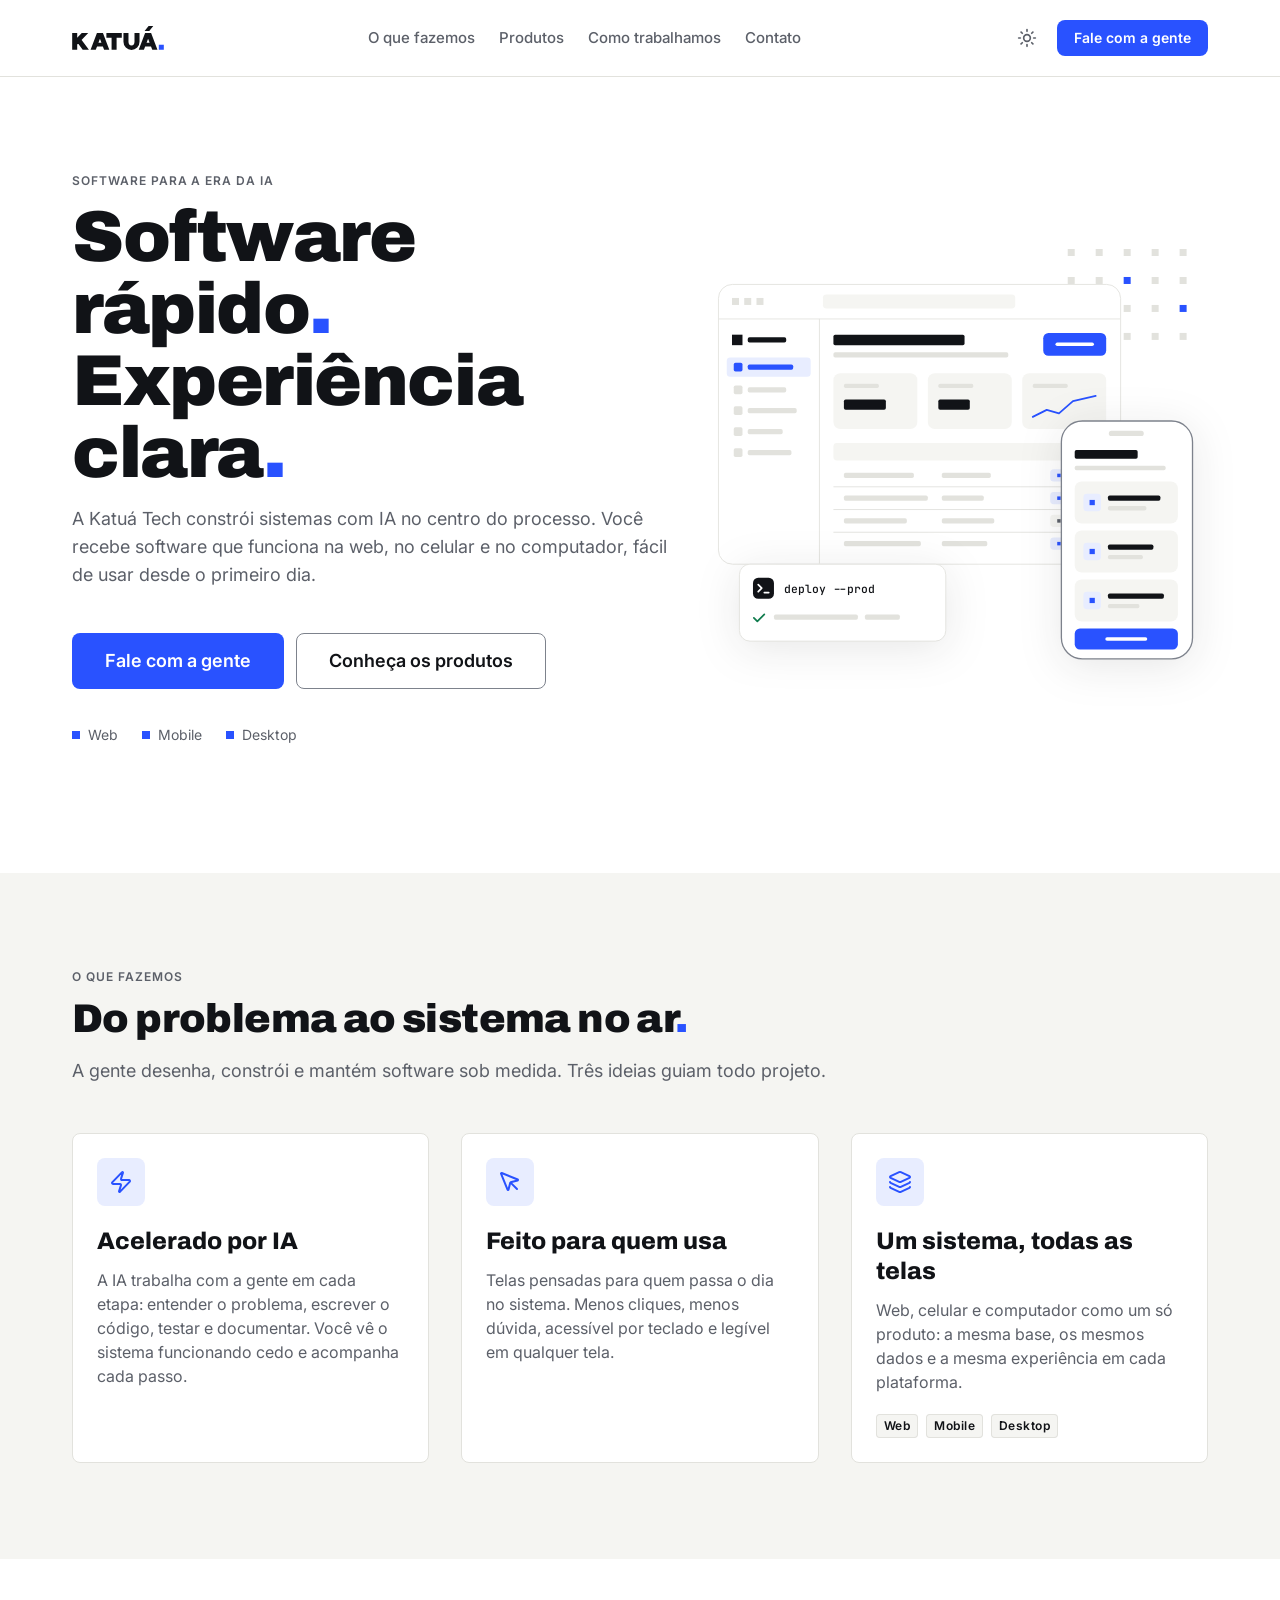
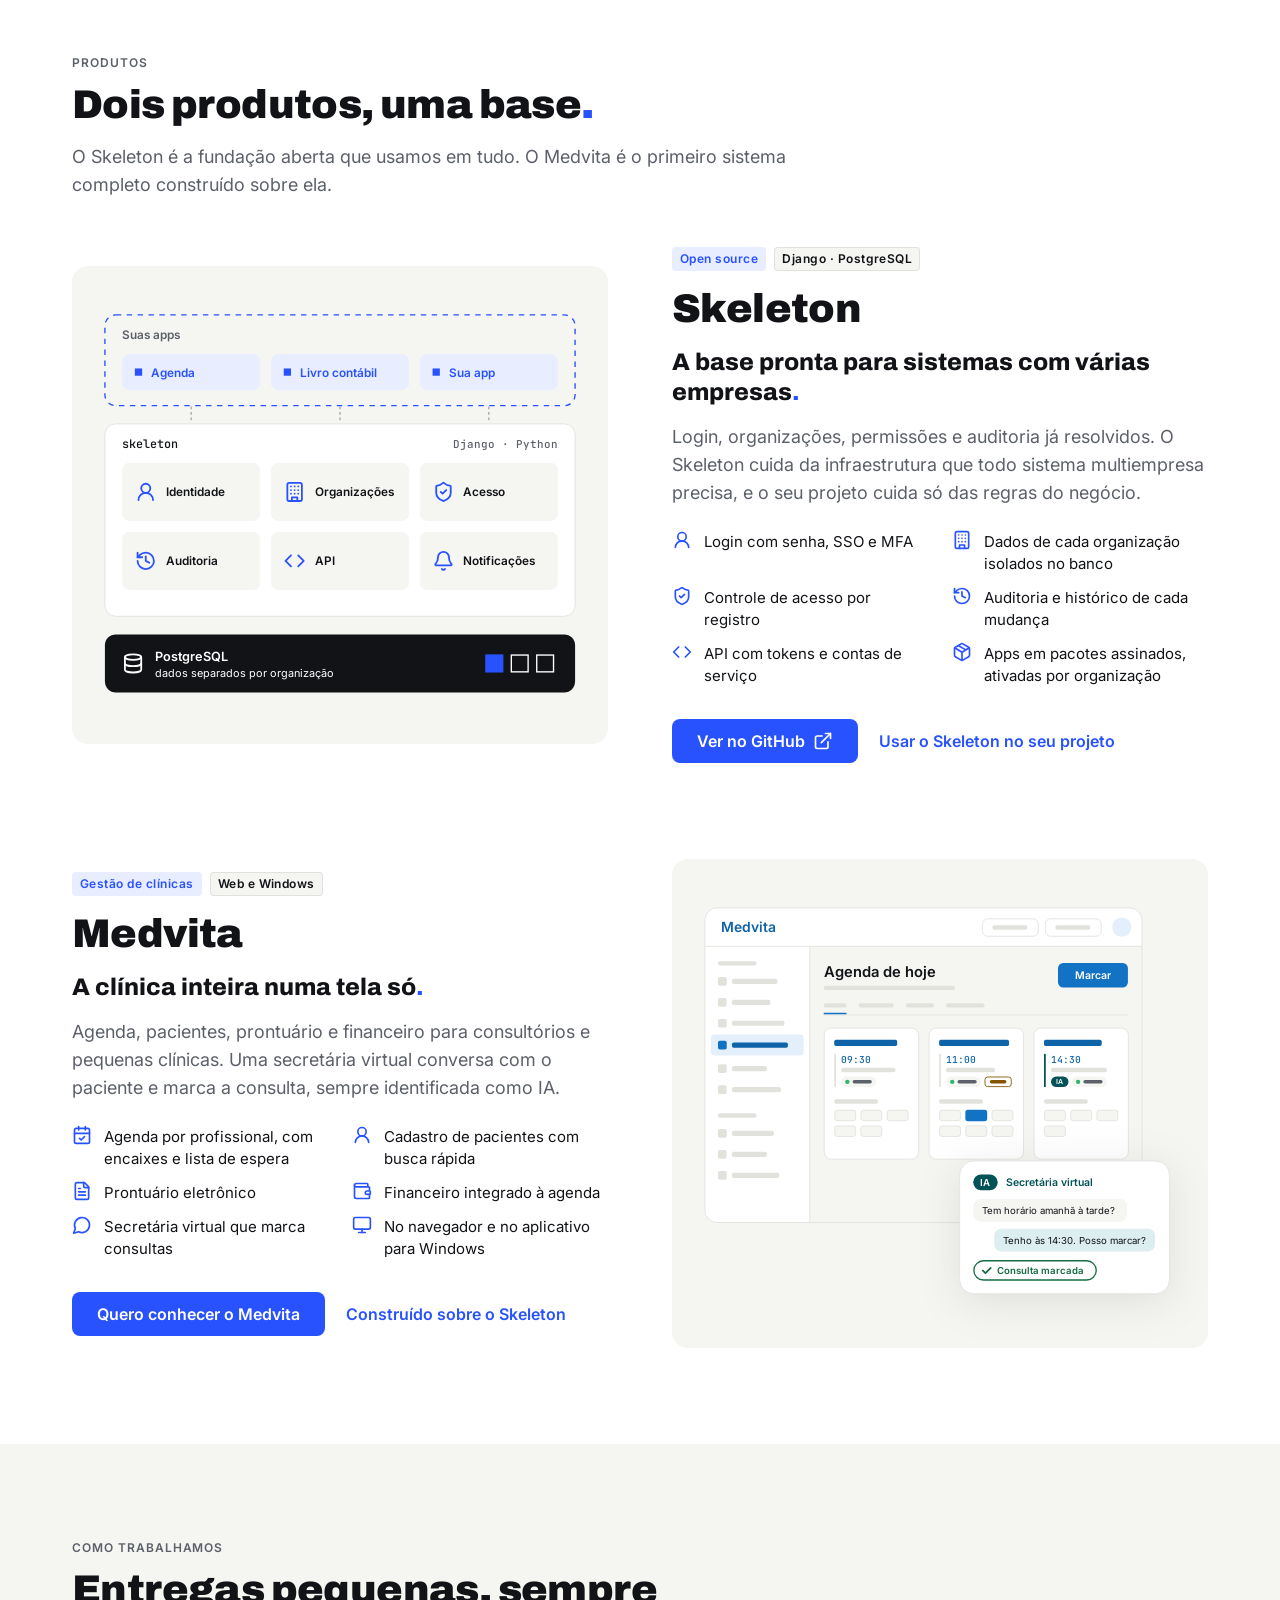
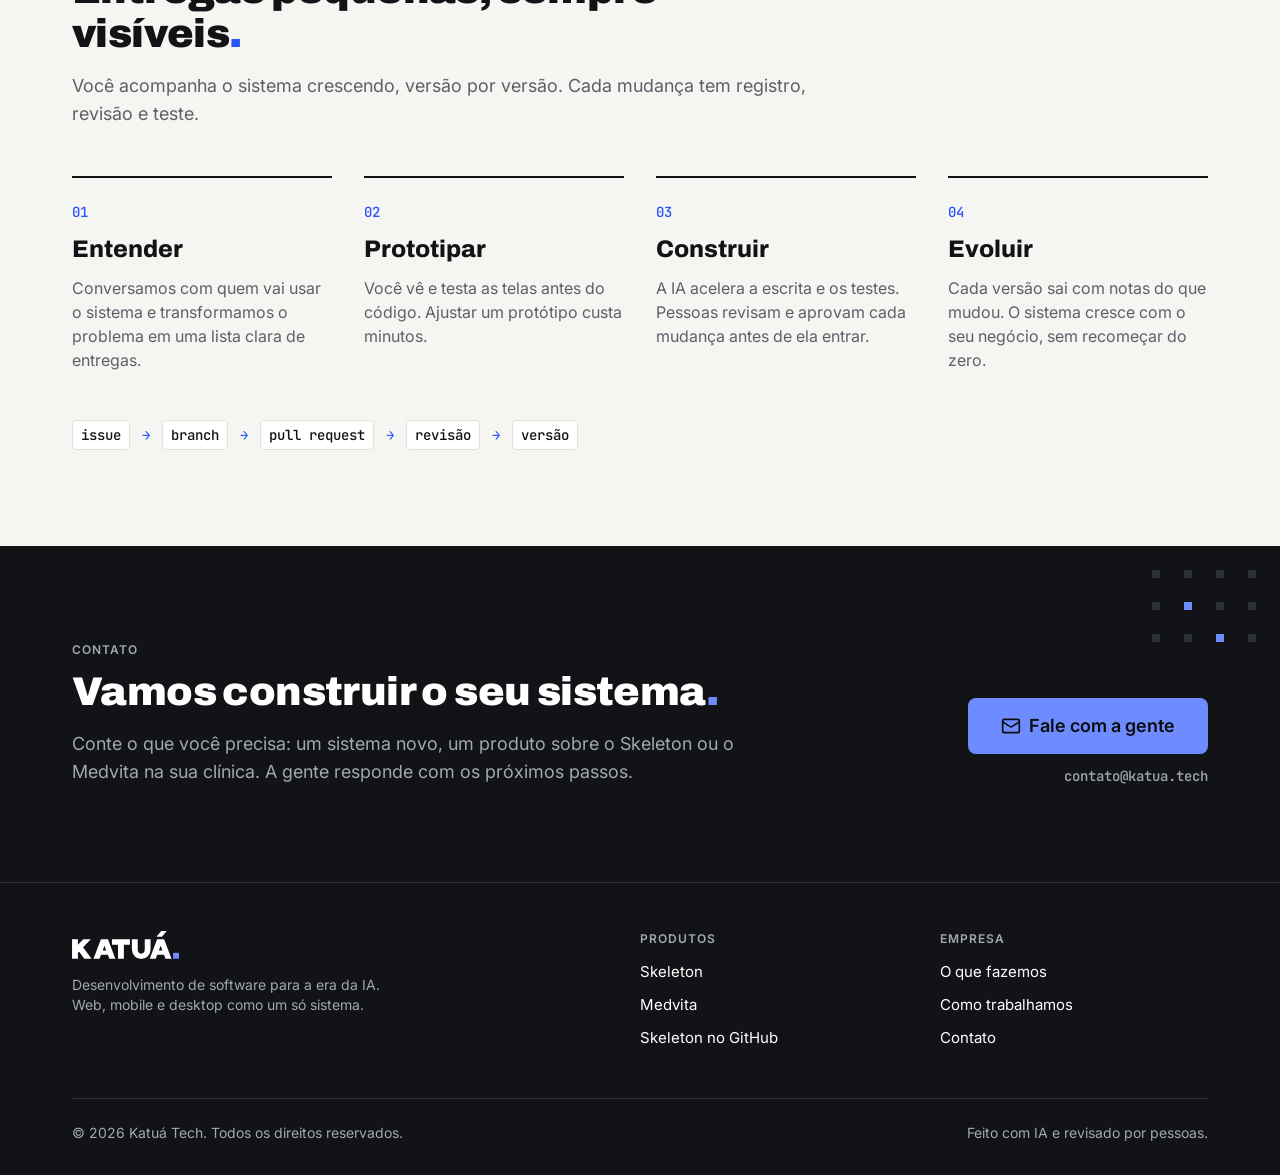
==== index.html @ 2c74278e "feat: criar o site institucional da Katuá Tech Página única estática com hero, o que fazemos, os pro" ====
<!doctype html>
<html lang="pt-BR">
<head>
  <meta charset="utf-8">
  <meta name="viewport" content="width=device-width, initial-scale=1">
  <title>KATUÁ. — Software para a era da IA</title>
  <meta name="description" content="A Katuá Tech desenvolve software com IA no centro do processo, com foco em quem usa e uma visão integrada de web, mobile e desktop. Conheça o Skeleton e o Medvita.">
  <meta name="theme-color" content="#FFFFFF" media="(prefers-color-scheme: light)">
  <meta name="theme-color" content="#111317" media="(prefers-color-scheme: dark)">
  <meta property="og:title" content="KATUÁ. — Software para a era da IA">
  <meta property="og:description" content="Desenvolvimento acelerado por IA, com foco na experiência de quem usa. Conheça o Skeleton e o Medvita.">
  <meta property="og:type" content="website">
  <meta property="og:locale" content="pt_BR">
  <link rel="icon" href="assets/img/favicon.svg" type="image/svg+xml">
  <script>
    try { var t = localStorage.getItem("katua-theme"); if (t === "light" || t === "dark") document.documentElement.setAttribute("data-theme", t); } catch (e) {}
  </script>
  <link rel="preconnect" href="https://fonts.googleapis.com">
  <link rel="preconnect" href="https://fonts.gstatic.com" crossorigin>
  <link rel="stylesheet" href="https://fonts.googleapis.com/css2?family=Archivo:wght@800;900&family=Inter:wght@400;500;600;700&family=JetBrains+Mono:wght@500&display=swap">
  <link rel="stylesheet" href="assets/css/tokens.css">
  <link rel="stylesheet" href="assets/css/components.css">
  <link rel="stylesheet" href="assets/css/site.css">
</head>
<body>
  <a class="skip-link" href="#conteudo">Pular para o conteúdo</a>

  <!-- Símbolos reutilizados: logotipo oficial e ícones (Lucide, traço de 2px) -->
  <svg width="0" height="0" style="position:absolute" aria-hidden="true" focusable="false">
    <defs>
      <symbol id="logo" viewBox="0 -42 547.9 143.5">
        <path fill="currentColor" d="M0.00,0.00 L30.00,0.00 L30.00,100.00 L0.00,100.00 Z M57.30,0.00 L96.00,0.00 L30.00,69.30 L30.00,28.70 Z M56.60,41.38 L100.00,100.00 L62.70,100.00 L30.00,55.90 Z M110.00,100.00 L148.00,0.00 L184.00,0.00 L222.00,100.00 Z M191.00,100.00 L183.40,80.00 L148.60,80.00 L141.00,100.00 Z M156.96,58.00 L175.04,58.00 L166.00,34.20 Z M204.60,0.00 L296.60,0.00 L296.60,28.00 L265.60,28.00 L265.60,100.00 L235.60,100.00 L235.60,28.00 L204.60,28.00 Z M306.60,0 H336.60 V52 A18,22 0 0 0 372.60,52 V0 H402.60 V52 A48,49.5 0 0 1 306.60,52 Z M397.90,100.00 L435.90,0.00 L471.90,0.00 L509.90,100.00 Z M478.90,100.00 L471.30,80.00 L436.50,80.00 L428.90,100.00 Z M444.86,58.00 L462.94,58.00 L453.90,34.20 Z M432.90,-12.00 L460.90,-12.00 L484.90,-42.00 L456.90,-42.00 Z"/>
        <path fill="var(--azul)" d="M517.90,70.00 L547.90,70.00 L547.90,100.00 L517.90,100.00 Z"/>
      </symbol>
      <symbol id="i-zap" viewBox="0 0 24 24"><path d="M4 14a1 1 0 0 1-.78-1.63l9.9-10.2a.5.5 0 0 1 .86.46l-1.92 6.02A1 1 0 0 0 13 10h7a1 1 0 0 1 .78 1.63l-9.9 10.2a.5.5 0 0 1-.86-.46l1.92-6.02A1 1 0 0 0 11 14z"/></symbol>
      <symbol id="i-mouse" viewBox="0 0 24 24"><path d="M12.586 12.586 19 19"/><path d="M3.688 3.037a.497.497 0 0 0-.651.651l6.5 15.999a.501.501 0 0 0 .947-.062l1.569-6.083a2 2 0 0 1 1.448-1.479l6.124-1.579a.5.5 0 0 0 .063-.947z"/></symbol>
      <symbol id="i-layers" viewBox="0 0 24 24"><path d="M12.83 2.18a2 2 0 0 0-1.66 0L2.6 6.08a1 1 0 0 0 0 1.83l8.58 3.91a2 2 0 0 0 1.66 0l8.58-3.9a1 1 0 0 0 0-1.83z"/><path d="M2 12a1 1 0 0 0 .58.91l8.6 3.91a2 2 0 0 0 1.65 0l8.58-3.9A1 1 0 0 0 22 12"/><path d="M2 17a1 1 0 0 0 .58.91l8.6 3.91a2 2 0 0 0 1.65 0l8.58-3.9A1 1 0 0 0 22 17"/></symbol>
      <symbol id="i-check" viewBox="0 0 24 24"><path d="M20 6 9 17l-5-5"/></symbol>
      <symbol id="i-arrow" viewBox="0 0 24 24"><path d="M5 12h14"/><path d="m12 5 7 7-7 7"/></symbol>
      <symbol id="i-external" viewBox="0 0 24 24"><path d="M15 3h6v6"/><path d="M10 14 21 3"/><path d="M18 13v6a2 2 0 0 1-2 2H5a2 2 0 0 1-2-2V8a2 2 0 0 1 2-2h6"/></symbol>
      <symbol id="i-mail" viewBox="0 0 24 24"><rect width="20" height="16" x="2" y="4" rx="2"/><path d="m22 7-8.97 5.7a1.94 1.94 0 0 1-2.06 0L2 7"/></symbol>
      <symbol id="i-sun" viewBox="0 0 24 24"><circle cx="12" cy="12" r="4"/><path d="M12 2v2"/><path d="M12 20v2"/><path d="m4.93 4.93 1.41 1.41"/><path d="m17.66 17.66 1.41 1.41"/><path d="M2 12h2"/><path d="M20 12h2"/><path d="m6.34 17.66-1.41 1.41"/><path d="m19.07 4.93-1.41 1.41"/></symbol>
      <symbol id="i-moon" viewBox="0 0 24 24"><path d="M12 3a6 6 0 0 0 9 9 9 9 0 1 1-9-9Z"/></symbol>
      <symbol id="i-user" viewBox="0 0 24 24"><circle cx="12" cy="8" r="5"/><path d="M20 21a8 8 0 0 0-16 0"/></symbol>
      <symbol id="i-building" viewBox="0 0 24 24"><rect width="16" height="20" x="4" y="2" rx="2"/><path d="M9 22v-4h6v4"/><path d="M8 6h.01"/><path d="M16 6h.01"/><path d="M12 6h.01"/><path d="M12 10h.01"/><path d="M12 14h.01"/><path d="M16 10h.01"/><path d="M16 14h.01"/><path d="M8 10h.01"/><path d="M8 14h.01"/></symbol>
      <symbol id="i-shield" viewBox="0 0 24 24"><path d="M20 13c0 5-3.5 7.5-7.66 8.95a1 1 0 0 1-.67-.01C7.5 20.5 4 18 4 13V6a1 1 0 0 1 1-1c2 0 4.5-1.2 6.24-2.72a1.17 1.17 0 0 1 1.52 0C14.51 3.81 17 5 19 5a1 1 0 0 1 1 1z"/><path d="m9 12 2 2 4-4"/></symbol>
      <symbol id="i-history" viewBox="0 0 24 24"><path d="M3 12a9 9 0 1 0 9-9 9.75 9.75 0 0 0-6.74 2.74L3 8"/><path d="M3 3v5h5"/><path d="M12 7v5l4 2"/></symbol>
      <symbol id="i-code" viewBox="0 0 24 24"><path d="m16 18 6-6-6-6"/><path d="m8 6-6 6 6 6"/></symbol>
      <symbol id="i-bell" viewBox="0 0 24 24"><path d="M10.268 21a2 2 0 0 0 3.464 0"/><path d="M3.262 15.326A1 1 0 0 0 4 17h16a1 1 0 0 0 .74-1.673C19.41 13.956 18 12.499 18 8A6 6 0 0 0 6 8c0 4.499-1.411 5.956-2.738 7.326"/></symbol>
      <symbol id="i-db" viewBox="0 0 24 24"><ellipse cx="12" cy="5" rx="9" ry="3"/><path d="M3 5V19A9 3 0 0 0 21 19V5"/><path d="M3 12A9 3 0 0 0 21 12"/></symbol>
      <symbol id="i-package" viewBox="0 0 24 24"><path d="M11 21.73a2 2 0 0 0 2 0l7-4A2 2 0 0 0 21 16V8a2 2 0 0 0-1-1.73l-7-4a2 2 0 0 0-2 0l-7 4A2 2 0 0 0 3 8v8a2 2 0 0 0 1 1.73z"/><path d="M12 22V12"/><path d="m3.3 7 7.703 4.734a2 2 0 0 0 1.994 0L20.7 7"/><path d="m7.5 4.27 9 5.15"/></symbol>
      <symbol id="i-calendar" viewBox="0 0 24 24"><path d="M8 2v4"/><path d="M16 2v4"/><rect width="18" height="18" x="3" y="4" rx="2"/><path d="M3 10h18"/><path d="m9 16 2 2 4-4"/></symbol>
      <symbol id="i-file" viewBox="0 0 24 24"><path d="M15 2H6a2 2 0 0 0-2 2v16a2 2 0 0 0 2 2h12a2 2 0 0 0 2-2V7Z"/><path d="M14 2v4a2 2 0 0 0 2 2h4"/><path d="M16 13H8"/><path d="M16 17H8"/><path d="M10 9H8"/></symbol>
      <symbol id="i-wallet" viewBox="0 0 24 24"><path d="M19 7V4a1 1 0 0 0-1-1H5a2 2 0 0 0 0 4h15a1 1 0 0 1 1 1v4h-3a2 2 0 0 0 0 4h3a1 1 0 0 0 1-1v-2a1 1 0 0 0-1-1"/><path d="M3 5v14a2 2 0 0 0 2 2h15a1 1 0 0 0 1-1v-4"/></symbol>
      <symbol id="i-message" viewBox="0 0 24 24"><path d="M7.9 20A9 9 0 1 0 4 16.1L2 22Z"/></symbol>
      <symbol id="i-monitor" viewBox="0 0 24 24"><rect width="20" height="14" x="2" y="3" rx="2"/><path d="M8 21h8"/><path d="M12 17v4"/></symbol>
    </defs>
  </svg>

  <header class="site-header">
    <div class="kt-nav">
      <div class="kt-nav-inner">
        <a class="kt-nav-home" href="#topo" aria-label="KATUÁ. — início">
          <svg class="kt-logo" height="24" width="92" role="img" aria-label="KATUÁ."><use href="#logo"/></svg>
        </a>
        <nav class="kt-nav-links" aria-label="Principal">
          <a class="kt-nav-link" href="#o-que-fazemos">O que fazemos</a>
          <a class="kt-nav-link" href="#produtos">Produtos</a>
          <a class="kt-nav-link" href="#como-trabalhamos">Como trabalhamos</a>
          <a class="kt-nav-link" href="#contato">Contato</a>
        </nav>
        <div class="nav-actions">
          <button class="theme-toggle" type="button" data-theme-toggle aria-label="Alternar tema">
            <svg class="icon icon-sm icon-sun" aria-hidden="true"><use href="#i-sun"/></svg>
            <svg class="icon icon-sm icon-moon" aria-hidden="true"><use href="#i-moon"/></svg>
          </button>
          <a class="kt-btn kt-btn-primary kt-btn-sm" href="#contato">Fale com a gente</a>
        </div>
      </div>
    </div>
  </header>

  <main id="conteudo">
    <!-- Hero -->
    <section class="hero" id="topo" aria-labelledby="hero-title">
      <div class="container hero-grid">
        <div class="kt-st">
          <div class="kt-eyebrow">Software para a era da IA</div>
          <h1 class="hero-title" id="hero-title">
            <span>Software rápido<span class="kt-period" aria-hidden="true">.</span></span>
            <span>Experiência clara<span class="kt-period" aria-hidden="true">.</span></span>
          </h1>
          <p class="kt-lead">A Katuá Tech constrói sistemas com IA no centro do processo. Você recebe software que funciona na web, no celular e no computador, fácil de usar desde o primeiro dia.</p>
          <div class="hero-actions">
            <a class="kt-btn kt-btn-primary kt-btn-lg" href="#contato">Fale com a gente</a>
            <a class="kt-btn kt-btn-secondary kt-btn-lg" href="#produtos">Conheça os produtos</a>
          </div>
          <div class="hero-note" aria-label="Plataformas">
            <span><i class="dot" aria-hidden="true"></i>Web</span>
            <span><i class="dot" aria-hidden="true"></i>Mobile</span>
            <span><i class="dot" aria-hidden="true"></i>Desktop</span>
          </div>
        </div>

        <div class="hero-art">
          <!-- Ilustração: o mesmo sistema no navegador e no celular, e uma entrega publicada -->
          <svg viewBox="0 0 560 480" role="img" aria-label="Ilustração de um mesmo sistema aberto no navegador e no celular, com um aviso de versão publicada.">
            <!-- padrão de quadrados -->
            <g class="il-line">
              <rect x="400" y="0" width="8" height="8"/><rect x="432" y="0" width="8" height="8"/><rect x="464" y="0" width="8" height="8"/><rect x="496" y="0" width="8" height="8"/><rect x="528" y="0" width="8" height="8"/>
              <rect x="400" y="32" width="8" height="8"/><rect x="432" y="32" width="8" height="8"/><rect x="496" y="32" width="8" height="8"/><rect x="528" y="32" width="8" height="8"/>
              <rect x="400" y="64" width="8" height="8"/><rect x="432" y="64" width="8" height="8"/><rect x="464" y="64" width="8" height="8"/><rect x="496" y="64" width="8" height="8"/>
              <rect x="400" y="96" width="8" height="8"/><rect x="464" y="96" width="8" height="8"/><rect x="496" y="96" width="8" height="8"/><rect x="528" y="96" width="8" height="8"/>
            </g>
            <g class="il-azul">
              <rect x="464" y="32" width="8" height="8"/><rect x="528" y="64" width="8" height="8"/><rect x="432" y="96" width="8" height="8"/>
            </g>

            <!-- navegador -->
            <g transform="translate(0 40)">
              <rect x="0.5" y="0.5" width="460" height="320" rx="16" class="il-surface il-stroke"/>
              <path d="M1 40H460" class="il-stroke"/>
              <rect x="16" y="16" width="8" height="8" class="il-line"/><rect x="30" y="16" width="8" height="8" class="il-line"/><rect x="44" y="16" width="8" height="8" class="il-line"/>
              <rect x="120" y="12" width="220" height="16" rx="4" class="il-alt"/>
              <!-- menu lateral -->
              <rect x="16" y="58" width="12" height="12" class="il-ink"/><rect x="34" y="61" width="44" height="6" rx="2" class="il-ink"/>
              <rect x="10" y="84" width="96" height="22" rx="4" class="il-suave"/>
              <rect x="18" y="90" width="10" height="10" rx="2" class="il-azul"/><rect x="34" y="92" width="52" height="6" rx="2" class="il-azul"/>
              <rect x="18" y="116" width="10" height="10" rx="2" class="il-line"/><rect x="34" y="118" width="44" height="6" rx="2" class="il-line"/>
              <rect x="18" y="140" width="10" height="10" rx="2" class="il-line"/><rect x="34" y="142" width="56" height="6" rx="2" class="il-line"/>
              <rect x="18" y="164" width="10" height="10" rx="2" class="il-line"/><rect x="34" y="166" width="40" height="6" rx="2" class="il-line"/>
              <rect x="18" y="188" width="10" height="10" rx="2" class="il-line"/><rect x="34" y="190" width="50" height="6" rx="2" class="il-line"/>
              <path d="M116 40V320" class="il-stroke"/>
              <!-- conteúdo -->
              <rect x="132" y="58" width="150" height="12" rx="2" class="il-ink"/>
              <rect x="132" y="78" width="200" height="6" rx="2" class="il-line"/>
              <rect x="372" y="56" width="72" height="26" rx="6" class="il-azul"/><rect x="386" y="67" width="44" height="4" rx="2" class="il-on-azul"/>
              <rect x="132" y="102" width="96" height="64" rx="8" class="il-alt"/>
              <rect x="144" y="114" width="40" height="5" rx="2" class="il-line"/><rect x="144" y="132" width="48" height="12" rx="2" class="il-ink"/>
              <rect x="240" y="102" width="96" height="64" rx="8" class="il-alt"/>
              <rect x="252" y="114" width="40" height="5" rx="2" class="il-line"/><rect x="252" y="132" width="36" height="12" rx="2" class="il-ink"/>
              <rect x="348" y="102" width="96" height="64" rx="8" class="il-alt"/>
              <rect x="360" y="114" width="40" height="5" rx="2" class="il-line"/>
              <path d="M360 152 L376 144 L390 148 L406 134 L432 128" class="il-icon il-icon-azul"/>
              <rect x="132" y="182" width="312" height="20" rx="4" class="il-alt"/>
              <g class="il-line">
                <rect x="144" y="216" width="80" height="6" rx="2"/><rect x="256" y="216" width="56" height="6" rx="2"/>
                <rect x="144" y="242" width="96" height="6" rx="2"/><rect x="256" y="242" width="48" height="6" rx="2"/>
                <rect x="144" y="268" width="72" height="6" rx="2"/><rect x="256" y="268" width="60" height="6" rx="2"/>
                <rect x="144" y="294" width="88" height="6" rx="2"/><rect x="256" y="294" width="52" height="6" rx="2"/>
              </g>
              <g>
                <rect x="380" y="212" width="48" height="14" rx="4" class="il-suave"/><rect x="388" y="217" width="4" height="4" class="il-azul"/><rect x="396" y="217" width="24" height="4" rx="2" class="il-azul"/>
                <rect x="380" y="238" width="48" height="14" rx="4" class="il-suave"/><rect x="388" y="243" width="4" height="4" class="il-azul"/><rect x="396" y="243" width="24" height="4" rx="2" class="il-azul"/>
                <rect x="380" y="264" width="48" height="14" rx="4" class="il-alt"/><rect x="388" y="269" width="4" height="4" class="il-muted"/><rect x="396" y="269" width="24" height="4" rx="2" class="il-muted"/>
                <rect x="380" y="290" width="48" height="14" rx="4" class="il-suave"/><rect x="388" y="295" width="4" height="4" class="il-azul"/><rect x="396" y="295" width="24" height="4" rx="2" class="il-azul"/>
              </g>
              <path d="M132 232H444M132 258H444M132 284H444" class="il-stroke"/>
            </g>

            <!-- celular -->
            <g transform="translate(392 196)" class="il-shadow">
              <rect x="0.75" y="0.75" width="150" height="272" rx="24" class="il-surface il-stroke-strong" stroke-width="1.5"/>
              <rect x="55" y="12" width="40" height="6" rx="3" class="il-line"/>
              <rect x="16" y="34" width="72" height="10" rx="2" class="il-ink"/>
              <rect x="16" y="52" width="104" height="5" rx="2" class="il-line"/>
              <rect x="16" y="70" width="118" height="48" rx="8" class="il-alt"/>
              <rect x="26" y="84" width="20" height="20" rx="4" class="il-suave"/><rect x="33" y="91" width="6" height="6" class="il-azul"/>
              <rect x="54" y="86" width="60" height="6" rx="2" class="il-ink"/><rect x="54" y="98" width="44" height="5" rx="2" class="il-line"/>
              <rect x="16" y="126" width="118" height="48" rx="8" class="il-alt"/>
              <rect x="26" y="140" width="20" height="20" rx="4" class="il-suave"/><rect x="33" y="147" width="6" height="6" class="il-azul"/>
              <rect x="54" y="142" width="52" height="6" rx="2" class="il-ink"/><rect x="54" y="154" width="40" height="5" rx="2" class="il-line"/>
              <rect x="16" y="182" width="118" height="48" rx="8" class="il-alt"/>
              <rect x="26" y="196" width="20" height="20" rx="4" class="il-suave"/><rect x="33" y="203" width="6" height="6" class="il-azul"/>
              <rect x="54" y="198" width="64" height="6" rx="2" class="il-ink"/><rect x="54" y="210" width="36" height="5" rx="2" class="il-line"/>
              <rect x="16" y="238" width="118" height="24" rx="6" class="il-azul"/><rect x="51" y="248" width="48" height="4" rx="2" class="il-on-azul"/>
            </g>

            <!-- entrega publicada -->
            <g transform="translate(24 360)" class="il-shadow">
              <rect x="0.5" y="0.5" width="236" height="88" rx="12" class="il-surface il-stroke"/>
              <rect x="16" y="16" width="24" height="24" rx="6" class="il-inverse"/>
              <path d="M22 24l4 4-4 4M29 33h5" class="il-icon il-icon-inverse" stroke-width="1.75"/>
              <text x="52" y="33" class="il-text-mono il-ink" font-size="13">deploy --prod</text>
              <path d="M17 62l4 4 8-8" class="il-icon" style="stroke: var(--sucesso)"/>
              <rect x="40" y="58" width="96" height="6" rx="2" class="il-line"/>
              <rect x="144" y="58" width="40" height="6" rx="2" class="il-line"/>
            </g>
          </svg>
        </div>
      </div>
    </section>

    <!-- O que fazemos -->
    <section class="section section-alt" id="o-que-fazemos" aria-labelledby="fazemos-title">
      <div class="container">
        <div class="kt-st section-head">
          <div class="kt-eyebrow">O que fazemos</div>
          <h2 class="kt-st-title kt-h1" id="fazemos-title">Do problema ao sistema no ar<span class="kt-period" aria-hidden="true">.</span></h2>
          <p class="kt-lead">A gente desenha, constrói e mantém software sob medida. Três ideias guiam todo projeto.</p>
        </div>
        <div class="pillars">
          <article class="kt-card">
            <span class="pillar-icon" aria-hidden="true"><svg class="icon"><use href="#i-zap"/></svg></span>
            <h3 class="kt-card-title">Acelerado por IA</h3>
            <div class="kt-card-body">A IA trabalha com a gente em cada etapa: entender o problema, escrever o código, testar e documentar. Você vê o sistema funcionando cedo e acompanha cada passo.</div>
          </article>
          <article class="kt-card">
            <span class="pillar-icon" aria-hidden="true"><svg class="icon"><use href="#i-mouse"/></svg></span>
            <h3 class="kt-card-title">Feito para quem usa</h3>
            <div class="kt-card-body">Telas pensadas para quem passa o dia no sistema. Menos cliques, menos dúvida, acessível por teclado e legível em qualquer tela.</div>
          </article>
          <article class="kt-card">
            <span class="pillar-icon" aria-hidden="true"><svg class="icon"><use href="#i-layers"/></svg></span>
            <h3 class="kt-card-title">Um sistema, todas as telas</h3>
            <div class="kt-card-body">Web, celular e computador como um só produto: a mesma base, os mesmos dados e a mesma experiência em cada plataforma.</div>
            <div class="platforms">
              <span class="kt-badge kt-badge-neutro">Web</span>
              <span class="kt-badge kt-badge-neutro">Mobile</span>
              <span class="kt-badge kt-badge-neutro">Desktop</span>
            </div>
          </article>
        </div>
      </div>
    </section>

    <!-- Produtos -->
    <section class="section" id="produtos" aria-labelledby="produtos-title">
      <div class="container">
        <div class="kt-st section-head">
          <div class="kt-eyebrow">Produtos</div>
          <h2 class="kt-st-title kt-h1" id="produtos-title">Dois produtos, uma base<span class="kt-period" aria-hidden="true">.</span></h2>
          <p class="kt-lead">O Skeleton é a fundação aberta que usamos em tudo. O Medvita é o primeiro sistema completo construído sobre ela.</p>
        </div>

        <!-- Skeleton -->
        <article class="product" id="skeleton" aria-labelledby="skeleton-title">
          <div class="product-art">
            <svg viewBox="0 0 520 420" role="img" aria-label="Ilustração da arquitetura do Skeleton: suas apps no topo; no meio, os módulos de identidade, organizações, acesso, auditoria, API e notificações; na base, o PostgreSQL com os dados separados por organização.">
              <!-- suas apps -->
              <rect x="1" y="1" width="518" height="100" rx="12" fill="none" class="il-stroke-azul" stroke-width="1.5" stroke-dasharray="6 6"/>
              <text x="20" y="28" class="il-text il-muted" font-size="13">Suas apps</text>
              <rect x="20" y="44" width="152" height="40" rx="8" class="il-suave"/>
              <rect x="34" y="60" width="8" height="8" class="il-azul"/><text x="52" y="69" class="il-text il-azul" font-size="13">Agenda</text>
              <rect x="184" y="44" width="152" height="40" rx="8" class="il-suave"/>
              <rect x="198" y="60" width="8" height="8" class="il-azul"/><text x="216" y="69" class="il-text il-azul" font-size="13">Livro contábil</text>
              <rect x="348" y="44" width="152" height="40" rx="8" class="il-suave"/>
              <rect x="362" y="60" width="8" height="8" class="il-azul"/><text x="380" y="69" class="il-text il-azul" font-size="13">Sua app</text>
              <path d="M96 102V120M260 102V120M424 102V120" class="il-stroke-strong" stroke-dasharray="3 3"/>

              <!-- núcleo -->
              <rect x="1" y="121" width="518" height="212" rx="12" class="il-surface il-stroke"/>
              <text x="20" y="148" class="il-text-mono il-ink" font-size="13">skeleton</text>
              <text x="500" y="148" text-anchor="end" class="il-text-mono il-muted" font-size="12">Django · Python</text>
              <g>
                <rect x="20" y="164" width="152" height="64" rx="8" class="il-alt"/>
                <svg x="34" y="184" width="24" height="24" class="il-icon il-icon-azul"><use href="#i-user"/></svg>
                <text x="68" y="201" class="il-text il-ink" font-size="13">Identidade</text>
                <rect x="184" y="164" width="152" height="64" rx="8" class="il-alt"/>
                <svg x="198" y="184" width="24" height="24" class="il-icon il-icon-azul"><use href="#i-building"/></svg>
                <text x="232" y="201" class="il-text il-ink" font-size="13">Organizações</text>
                <rect x="348" y="164" width="152" height="64" rx="8" class="il-alt"/>
                <svg x="362" y="184" width="24" height="24" class="il-icon il-icon-azul"><use href="#i-shield"/></svg>
                <text x="396" y="201" class="il-text il-ink" font-size="13">Acesso</text>
                <rect x="20" y="240" width="152" height="64" rx="8" class="il-alt"/>
                <svg x="34" y="260" width="24" height="24" class="il-icon il-icon-azul"><use href="#i-history"/></svg>
                <text x="68" y="277" class="il-text il-ink" font-size="13">Auditoria</text>
                <rect x="184" y="240" width="152" height="64" rx="8" class="il-alt"/>
                <svg x="198" y="260" width="24" height="24" class="il-icon il-icon-azul"><use href="#i-code"/></svg>
                <text x="232" y="277" class="il-text il-ink" font-size="13">API</text>
                <rect x="348" y="240" width="152" height="64" rx="8" class="il-alt"/>
                <svg x="362" y="260" width="24" height="24" class="il-icon il-icon-azul"><use href="#i-bell"/></svg>
                <text x="396" y="277" class="il-text il-ink" font-size="13">Notificações</text>
              </g>

              <!-- banco -->
              <rect x="1" y="353" width="518" height="64" rx="12" class="il-inverse"/>
              <svg x="20" y="373" width="24" height="24" class="il-icon il-icon-inverse"><use href="#i-db"/></svg>
              <text x="56" y="382" class="il-text il-on-inverse" font-size="14">PostgreSQL</text>
              <text x="56" y="400" class="il-on-inverse" font-size="12" style="font-family: var(--font-sans)">dados separados por organização</text>
              <rect x="420" y="375" width="20" height="20" class="il-azul"/>
              <rect x="448.75" y="375.75" width="18.5" height="18.5" fill="none" class="il-icon-inverse" stroke-width="1.5"/>
              <rect x="476.75" y="375.75" width="18.5" height="18.5" fill="none" class="il-icon-inverse" stroke-width="1.5"/>
            </svg>
          </div>

          <div class="product-copy">
            <div class="product-tags">
              <span class="kt-badge kt-badge-azul">Open source</span>
              <span class="kt-badge kt-badge-neutro">Django · PostgreSQL</span>
            </div>
            <h3 class="product-name" id="skeleton-title">Skeleton</h3>
            <p class="product-tagline">A base pronta para sistemas com várias empresas<span class="kt-period" aria-hidden="true">.</span></p>
            <p class="product-body">Login, organizações, permissões e auditoria já resolvidos. O Skeleton cuida da infraestrutura que todo sistema multiempresa precisa, e o seu projeto cuida só das regras do negócio.</p>
            <ul class="features">
              <li><svg class="icon icon-sm" aria-hidden="true"><use href="#i-user"/></svg>Login com senha, SSO e MFA</li>
              <li><svg class="icon icon-sm" aria-hidden="true"><use href="#i-building"/></svg>Dados de cada organização isolados no banco</li>
              <li><svg class="icon icon-sm" aria-hidden="true"><use href="#i-shield"/></svg>Controle de acesso por registro</li>
              <li><svg class="icon icon-sm" aria-hidden="true"><use href="#i-history"/></svg>Auditoria e histórico de cada mudança</li>
              <li><svg class="icon icon-sm" aria-hidden="true"><use href="#i-code"/></svg>API com tokens e contas de serviço</li>
              <li><svg class="icon icon-sm" aria-hidden="true"><use href="#i-package"/></svg>Apps em pacotes assinados, ativadas por organização</li>
            </ul>
            <div class="product-actions">
              <a class="kt-btn kt-btn-primary kt-btn-md" href="https://github.com/alaorneto/skeleton" rel="noopener">
                Ver no GitHub <svg class="icon icon-sm" aria-hidden="true"><use href="#i-external"/></svg>
              </a>
              <a class="kt-btn kt-btn-ghost kt-btn-md" href="#contato">Usar o Skeleton no seu projeto</a>
            </div>
          </div>
        </article>

        <!-- Medvita -->
        <article class="product product-reverse" id="medvita" aria-labelledby="medvita-title">
          <div class="product-art">
            <svg viewBox="0 0 540 450" role="img" aria-label="Ilustração do Medvita: a agenda do dia com três profissionais, consultas confirmadas e horários livres, e a secretária virtual marcando uma consulta pela conversa.">
              <defs>
                <clipPath id="mv-window"><rect x="1" y="1" width="500" height="360" rx="14"/></clipPath>
              </defs>
              <g clip-path="url(#mv-window)">
                <rect x="1" y="1" width="500" height="360" class="il-surface"/>
                <rect x="121" y="45" width="380" height="316" class="il-alt"/>
              </g>
              <rect x="1" y="1" width="500" height="360" rx="14" fill="none" class="il-stroke"/>
              <!-- barra superior -->
              <path d="M1 45H501" class="il-stroke"/>
              <text x="20" y="29" class="il-text mv-ink-primary" font-size="16">Medvita</text>
              <rect x="318.5" y="13.5" width="64" height="20" rx="6" fill="none" class="il-stroke"/>
              <rect x="330" y="21" width="40" height="5" rx="2" class="il-line"/>
              <rect x="390.5" y="13.5" width="64" height="20" rx="6" fill="none" class="il-stroke"/>
              <rect x="402" y="21" width="40" height="5" rx="2" class="il-line"/>
              <circle cx="478" cy="23" r="11" class="mv-blue-soft"/>
              <!-- menu lateral -->
              <path d="M121 45V361" class="il-stroke"/>
              <rect x="16" y="62" width="44" height="5" rx="2" class="il-line"/>
              <g class="il-line">
                <rect x="16" y="80" width="10" height="10" rx="2"/><rect x="32" y="82" width="52" height="6" rx="2"/>
                <rect x="16" y="104" width="10" height="10" rx="2"/><rect x="32" y="106" width="44" height="6" rx="2"/>
                <rect x="16" y="128" width="10" height="10" rx="2"/><rect x="32" y="130" width="60" height="6" rx="2"/>
              </g>
              <rect x="8" y="146" width="106" height="24" rx="4" class="mv-blue-soft"/>
              <rect x="16" y="153" width="10" height="10" rx="2" class="mv-blue"/><rect x="32" y="155" width="64" height="6" rx="2" class="mv-ink-primary"/>
              <g class="il-line">
                <rect x="16" y="180" width="10" height="10" rx="2"/><rect x="32" y="182" width="40" height="6" rx="2"/>
                <rect x="16" y="204" width="10" height="10" rx="2"/><rect x="32" y="206" width="56" height="6" rx="2"/>
                <rect x="16" y="236" width="44" height="5" rx="2"/>
                <rect x="16" y="254" width="10" height="10" rx="2"/><rect x="32" y="256" width="48" height="6" rx="2"/>
                <rect x="16" y="278" width="10" height="10" rx="2"/><rect x="32" y="280" width="40" height="6" rx="2"/>
                <rect x="16" y="302" width="10" height="10" rx="2"/><rect x="32" y="304" width="54" height="6" rx="2"/>
              </g>
              <!-- cabeçalho da página -->
              <text x="137" y="80" class="il-text il-ink" font-size="17">Agenda de hoje</text>
              <rect x="137" y="90" width="150" height="5" rx="2" class="il-line"/>
              <rect x="405" y="64" width="80" height="28" rx="6" class="mv-blue"/>
              <text x="445" y="82" text-anchor="middle" class="il-text mv-on-primary" font-size="12">Marcar</text>
              <g class="il-line">
                <rect x="137" y="110" width="26" height="5" rx="2"/><rect x="177" y="110" width="40" height="5" rx="2"/><rect x="231" y="110" width="32" height="5" rx="2"/><rect x="277" y="110" width="44" height="5" rx="2"/>
              </g>
              <rect x="137" y="121" width="26" height="2" class="mv-blue"/>
              <path d="M137 123.5H485" class="il-stroke"/>

              <!-- cartões de agenda -->
              <g transform="translate(137 138)">
                <rect x="0.5" y="0.5" width="108" height="150" rx="8" class="il-surface il-stroke"/>
                <rect x="12" y="14" width="72" height="7" rx="2" class="mv-ink-primary"/>
                <rect x="12" y="30" width="2" height="38" class="il-line"/>
                <text x="20" y="40" class="il-text-mono mv-ink-primary" font-size="11">09:30</text>
                <rect x="20" y="46" width="62" height="5" rx="2" class="il-line"/>
                <rect x="20" y="56" width="40" height="12" rx="6" class="il-alt"/><circle cx="27" cy="62" r="2.5" class="mv-green"/><rect x="33" y="60" width="22" height="4" rx="2" class="il-muted"/>
                <rect x="12" y="82" width="50" height="5" rx="2" class="il-line"/>
                <g class="il-alt il-stroke">
                  <rect x="12.5" y="94.5" width="24" height="12" rx="3"/><rect x="42.5" y="94.5" width="24" height="12" rx="3"/><rect x="72.5" y="94.5" width="24" height="12" rx="3"/>
                  <rect x="12.5" y="112.5" width="24" height="12" rx="3"/><rect x="42.5" y="112.5" width="24" height="12" rx="3"/>
                </g>
              </g>
              <g transform="translate(257 138)">
                <rect x="0.5" y="0.5" width="108" height="150" rx="8" class="il-surface il-stroke"/>
                <rect x="12" y="14" width="80" height="7" rx="2" class="mv-ink-primary"/>
                <rect x="12" y="30" width="2" height="38" class="il-line"/>
                <text x="20" y="40" class="il-text-mono mv-ink-primary" font-size="11">11:00</text>
                <rect x="20" y="46" width="56" height="5" rx="2" class="il-line"/>
                <rect x="20" y="56" width="40" height="12" rx="6" class="il-alt"/><circle cx="27" cy="62" r="2.5" class="mv-green"/><rect x="33" y="60" width="22" height="4" rx="2" class="il-muted"/>
                <rect x="64.5" y="56.5" width="30" height="11" rx="3" fill="none" class="mv-stroke-warning"/><rect x="70" y="60" width="19" height="4" rx="2" class="mv-ink-warning"/>
                <rect x="12" y="82" width="50" height="5" rx="2" class="il-line"/>
                <g class="il-alt il-stroke">
                  <rect x="12.5" y="94.5" width="24" height="12" rx="3"/><rect x="72.5" y="94.5" width="24" height="12" rx="3"/>
                  <rect x="12.5" y="112.5" width="24" height="12" rx="3"/><rect x="42.5" y="112.5" width="24" height="12" rx="3"/><rect x="72.5" y="112.5" width="24" height="12" rx="3"/>
                </g>
                <rect x="42" y="94" width="25" height="13" rx="3" class="mv-blue"/>
              </g>
              <g transform="translate(377 138)">
                <rect x="0.5" y="0.5" width="108" height="150" rx="8" class="il-surface il-stroke"/>
                <rect x="12" y="14" width="66" height="7" rx="2" class="mv-ink-primary"/>
                <rect x="12" y="30" width="2" height="38" class="mv-petrol"/>
                <text x="20" y="40" class="il-text-mono mv-ink-primary" font-size="11">14:30</text>
                <rect x="20" y="46" width="64" height="5" rx="2" class="il-line"/>
                <rect x="20" y="56" width="20" height="12" rx="6" class="mv-petrol"/><text x="30" y="65" text-anchor="middle" class="il-text mv-on-petrol" font-size="8">IA</text>
                <rect x="44" y="56" width="40" height="12" rx="6" class="il-alt"/><circle cx="51" cy="62" r="2.5" class="mv-green"/><rect x="57" y="60" width="22" height="4" rx="2" class="il-muted"/>
                <rect x="12" y="82" width="50" height="5" rx="2" class="il-line"/>
                <g class="il-alt il-stroke">
                  <rect x="12.5" y="94.5" width="24" height="12" rx="3"/><rect x="42.5" y="94.5" width="24" height="12" rx="3"/><rect x="72.5" y="94.5" width="24" height="12" rx="3"/>
                  <rect x="12.5" y="112.5" width="24" height="12" rx="3"/>
                </g>
              </g>

              <!-- secretária virtual -->
              <g transform="translate(292 290)" class="il-shadow">
                <rect x="0.5" y="0.5" width="240" height="152" rx="16" class="il-surface il-stroke"/>
                <rect x="16" y="16" width="28" height="18" rx="9" class="mv-petrol"/>
                <text x="30" y="29" text-anchor="middle" class="il-text mv-on-petrol" font-size="11">IA</text>
                <text x="54" y="29" class="il-text mv-petrol" font-size="12">Secretária virtual</text>
                <rect x="16" y="44" width="176" height="26" rx="8" class="il-alt"/>
                <text x="26" y="61" class="il-ink" font-size="11" style="font-family: var(--font-sans)">Tem horário amanhã à tarde?</text>
                <rect x="40" y="78" width="184" height="26" rx="8" class="mv-petrol-soft"/>
                <text x="50" y="95" class="il-ink" font-size="11" style="font-family: var(--font-sans)">Tenho às 14:30. Posso marcar?</text>
                <rect x="16.75" y="114.75" width="140" height="22" rx="11" fill="none" class="mv-stroke-success" stroke-width="1.5"/>
                <path d="M27 126l3 3 6-6" class="il-icon mv-stroke-success" stroke-width="1.75"/>
                <text x="43" y="130" class="il-text mv-ink-success" font-size="11">Consulta marcada</text>
              </g>
            </svg>
          </div>

          <div class="product-copy">
            <div class="product-tags">
              <span class="kt-badge kt-badge-azul">Gestão de clínicas</span>
              <span class="kt-badge kt-badge-neutro">Web e Windows</span>
            </div>
            <h3 class="product-name" id="medvita-title">Medvita</h3>
            <p class="product-tagline">A clínica inteira numa tela só<span class="kt-period" aria-hidden="true">.</span></p>
            <p class="product-body">Agenda, pacientes, prontuário e financeiro para consultórios e pequenas clínicas. Uma secretária virtual conversa com o paciente e marca a consulta, sempre identificada como IA.</p>
            <ul class="features">
              <li><svg class="icon icon-sm" aria-hidden="true"><use href="#i-calendar"/></svg>Agenda por profissional, com encaixes e lista de espera</li>
              <li><svg class="icon icon-sm" aria-hidden="true"><use href="#i-user"/></svg>Cadastro de pacientes com busca rápida</li>
              <li><svg class="icon icon-sm" aria-hidden="true"><use href="#i-file"/></svg>Prontuário eletrônico</li>
              <li><svg class="icon icon-sm" aria-hidden="true"><use href="#i-wallet"/></svg>Financeiro integrado à agenda</li>
              <li><svg class="icon icon-sm" aria-hidden="true"><use href="#i-message"/></svg>Secretária virtual que marca consultas</li>
              <li><svg class="icon icon-sm" aria-hidden="true"><use href="#i-monitor"/></svg>No navegador e no aplicativo para Windows</li>
            </ul>
            <div class="product-actions">
              <a class="kt-btn kt-btn-primary kt-btn-md" href="#contato">Quero conhecer o Medvita</a>
              <a class="kt-btn kt-btn-ghost kt-btn-md" href="#skeleton">Construído sobre o Skeleton</a>
            </div>
          </div>
        </article>
      </div>
    </section>

    <!-- Como trabalhamos -->
    <section class="section section-alt" id="como-trabalhamos" aria-labelledby="como-title">
      <div class="container">
        <div class="kt-st section-head">
          <div class="kt-eyebrow">Como trabalhamos</div>
          <h2 class="kt-st-title kt-h1" id="como-title">Entregas pequenas, sempre visíveis<span class="kt-period" aria-hidden="true">.</span></h2>
          <p class="kt-lead">Você acompanha o sistema crescendo, versão por versão. Cada mudança tem registro, revisão e teste.</p>
        </div>
        <ol class="steps">
          <li class="step">
            <span class="step-num">01</span>
            <h3>Entender</h3>
            <p>Conversamos com quem vai usar o sistema e transformamos o problema em uma lista clara de entregas.</p>
          </li>
          <li class="step">
            <span class="step-num">02</span>
            <h3>Prototipar</h3>
            <p>Você vê e testa as telas antes do código. Ajustar um protótipo custa minutos.</p>
          </li>
          <li class="step">
            <span class="step-num">03</span>
            <h3>Construir</h3>
            <p>A IA acelera a escrita e os testes. Pessoas revisam e aprovam cada mudança antes de ela entrar.</p>
          </li>
          <li class="step">
            <span class="step-num">04</span>
            <h3>Evoluir</h3>
            <p>Cada versão sai com notas do que mudou. O sistema cresce com o seu negócio, sem recomeçar do zero.</p>
          </li>
        </ol>
        <p class="flow" aria-label="Fluxo de cada mudança: issue, branch, pull request, revisão e versão">
          <b>issue</b><span class="arrow" aria-hidden="true">→</span><b>branch</b><span class="arrow" aria-hidden="true">→</span><b>pull request</b><span class="arrow" aria-hidden="true">→</span><b>revisão</b><span class="arrow" aria-hidden="true">→</span><b>versão</b>
        </p>
      </div>
    </section>
  </main>

  <!-- CTA final e rodapé (faixa invertida) -->
  <div class="inverse">
    <section class="cta" id="contato" aria-labelledby="contato-title">
      <div class="cta-squares" aria-hidden="true"><i></i><i></i><i></i><i></i><i></i><i></i><i></i><i></i><i></i><i></i><i></i><i></i></div>
      <div class="container cta-grid">
        <div class="kt-st">
          <div class="kt-eyebrow">Contato</div>
          <h2 class="kt-st-title kt-h1" id="contato-title">Vamos construir o seu sistema<span class="kt-period" aria-hidden="true">.</span></h2>
          <p class="kt-lead">Conte o que você precisa: um sistema novo, um produto sobre o Skeleton ou o Medvita na sua clínica. A gente responde com os próximos passos.</p>
        </div>
        <div class="cta-actions">
          <!-- PENDENTE: confirmar o e-mail de contato oficial antes de publicar -->
          <a class="kt-btn kt-btn-primary kt-btn-lg" href="mailto:contato@katua.tech?subject=Quero%20falar%20com%20a%20Katu%C3%A1">
            <svg class="icon icon-sm" aria-hidden="true"><use href="#i-mail"/></svg> Fale com a gente
          </a>
          <span class="cta-mail">contato@katua.tech</span>
        </div>
      </div>
    </section>

    <footer class="site-footer">
      <div class="container">
        <div class="footer-grid">
          <div class="footer-brand">
            <svg class="kt-logo" height="28" width="107" role="img" aria-label="KATUÁ."><use href="#logo"/></svg>
            <p>Desenvolvimento de software para a era da IA. Web, mobile e desktop como um só sistema.</p>
          </div>
          <nav class="footer-col" aria-labelledby="rodape-produtos">
            <h2 id="rodape-produtos">Produtos</h2>
            <ul>
              <li><a href="#skeleton">Skeleton</a></li>
              <li><a href="#medvita">Medvita</a></li>
              <li><a href="https://github.com/alaorneto/skeleton" rel="noopener">Skeleton no GitHub</a></li>
            </ul>
          </nav>
          <nav class="footer-col" aria-labelledby="rodape-empresa">
            <h2 id="rodape-empresa">Empresa</h2>
            <ul>
              <li><a href="#o-que-fazemos">O que fazemos</a></li>
              <li><a href="#como-trabalhamos">Como trabalhamos</a></li>
              <li><a href="#contato">Contato</a></li>
            </ul>
          </nav>
        </div>
        <div class="footer-bottom">
          <span>© 2026 Katuá Tech. Todos os direitos reservados.</span>
          <span>Feito com IA e revisado por pessoas.</span>
        </div>
      </div>
    </footer>
  </div>

  <script src="assets/js/theme.js" defer></script>
</body>
</html>
---- assets/css/tokens.css ----
/* KATUÁ. Design System — tokens.
   Transcritos de tokens.json do design system "KATUÁ." (v1). Não edite valores aqui sem
   mudar o design system: o site usa só os nomes semânticos. */

:root {
  color-scheme: light;

  /* Cores — tema claro */
  --surface: #FFFFFF;
  --surface-alt: #F5F5F2;
  --surface-raised: #FFFFFF;
  --surface-inverse: #111317;
  --on-inverse: #FFFFFF;
  --ink: #111317;
  --ink-muted: #5C6069;
  --line: #E2E2DD;
  --line-strong: #7D828C;
  --azul: #2952FF;
  --azul-hover: #1F3FD6;
  --azul-suave: #E8EDFF;
  --on-azul: #FFFFFF;
  --sucesso: #0F7B4D;
  --alerta: #B54708;
  --erro: #C4271D;
  --focus-ring: var(--azul);

  /* Sombras */
  --shadow-sm: 0 1px 2px rgba(17, 19, 23, 0.08);
  --shadow-md: 0 8px 24px rgba(17, 19, 23, 0.10);

  /* Tipografia */
  --font-display: Archivo, system-ui, sans-serif;
  --font-sans: Inter, system-ui, -apple-system, "Segoe UI", sans-serif;
  --font-mono: "JetBrains Mono", ui-monospace, Menlo, monospace;

  /* Espaçamento (base 4px) */
  --space-1: 4px;
  --space-2: 8px;
  --space-3: 12px;
  --space-4: 16px;
  --space-6: 24px;
  --space-8: 32px;
  --space-12: 48px;
  --space-16: 64px;
  --space-24: 96px;
  --space-32: 128px;

  /* Raios */
  --radius-sm: 4px;
  --radius-md: 8px;
  --radius-lg: 16px;
  --radius-pill: 999px;

  /* Layout */
  --container-max: 1200px;
  --container-padding: 24px;
}

@media (min-width: 768px) {
  :root { --container-padding: 32px; }
}

/* Tema escuro: pelo sistema operacional, a menos que a pessoa tenha escolhido o claro. */
@media (prefers-color-scheme: dark) {
  :root:not([data-theme="light"]) {
    color-scheme: dark;
    --surface: #111317;
    --surface-alt: #1A1D22;
    --surface-raised: #1F2329;
    --surface-inverse: #F5F5F2;
    --on-inverse: #111317;
    --ink: #F5F5F2;
    --ink-muted: #A3A8B0;
    --line: #2C3038;
    --line-strong: #737885;
    --azul: #6E8BFF;
    --azul-hover: #8FA5FF;
    --azul-suave: #1A2240;
    --on-azul: #0B0D10;
    --sucesso: #3DD68C;
    --alerta: #F5A35C;
    --erro: #FF7A70;
    --shadow-sm: 0 1px 2px rgba(0, 0, 0, 0.5);
    --shadow-md: 0 8px 24px rgba(0, 0, 0, 0.55);
  }
}

:root[data-theme="dark"] {
  color-scheme: dark;
  --surface: #111317;
  --surface-alt: #1A1D22;
  --surface-raised: #1F2329;
  --surface-inverse: #F5F5F2;
  --on-inverse: #111317;
  --ink: #F5F5F2;
  --ink-muted: #A3A8B0;
  --line: #2C3038;
  --line-strong: #737885;
  --azul: #6E8BFF;
  --azul-hover: #8FA5FF;
  --azul-suave: #1A2240;
  --on-azul: #0B0D10;
  --sucesso: #3DD68C;
  --alerta: #F5A35C;
  --erro: #FF7A70;
  --shadow-sm: 0 1px 2px rgba(0, 0, 0, 0.5);
  --shadow-md: 0 8px 24px rgba(0, 0, 0, 0.55);
}
---- assets/css/components.css ----
/* KATUÁ. Design System — classes kt-* (cópia de components/bundle.css do design system).
   Dependem só dos tokens de tokens.css. */

/* Logo */
.kt-logo { display: block; color: var(--ink); flex: none; }

/* Button */
.kt-btn { display: inline-flex; align-items: center; justify-content: center; gap: var(--space-2); box-sizing: border-box; font-family: var(--font-sans); font-weight: 600; text-decoration: none; border: 1.5px solid transparent; border-radius: var(--radius-md); cursor: pointer; transition: background-color .15s ease, border-color .15s ease, color .15s ease; white-space: nowrap; }
.kt-btn-sm { height: 36px; padding: 0 var(--space-4); font-size: 14px; }
.kt-btn-md { height: 44px; padding: 0 var(--space-6); font-size: 16px; }
.kt-btn-lg { height: 56px; padding: 0 var(--space-8); font-size: 18px; }
.kt-btn-primary { background: var(--azul); color: var(--on-azul); }
.kt-btn-primary:hover { background: var(--azul-hover); }
.kt-btn-secondary { background: transparent; color: var(--ink); border-color: var(--line-strong); }
.kt-btn-secondary:hover { border-color: var(--ink); }
.kt-btn-ghost { background: transparent; color: var(--azul); padding-left: var(--space-2); padding-right: var(--space-2); }
.kt-btn-ghost:hover { color: var(--azul-hover); text-decoration: underline; text-underline-offset: 4px; }
.kt-btn:disabled, .kt-btn[aria-disabled="true"] { opacity: .45; cursor: not-allowed; }
.kt-btn:focus-visible, .kt-input:focus-visible, .kt-card-link:focus-visible, .kt-nav-link:focus-visible, .kt-nav-home:focus-visible { outline: 2px solid var(--focus-ring); outline-offset: 2px; }

/* Badge */
.kt-badge { display: inline-flex; align-items: center; height: 24px; padding: 0 var(--space-2); border-radius: var(--radius-sm); font-size: 12px; line-height: 16px; font-weight: 600; letter-spacing: .04em; }
.kt-badge-neutro { background: var(--surface-alt); color: var(--ink); box-shadow: inset 0 0 0 1px var(--line); }
.kt-badge-azul { background: var(--azul-suave); color: var(--azul); }
.kt-badge-sucesso { background: transparent; color: var(--sucesso); box-shadow: inset 0 0 0 1.5px var(--sucesso); }
.kt-badge-alerta { background: transparent; color: var(--alerta); box-shadow: inset 0 0 0 1.5px var(--alerta); }
.kt-badge-erro { background: transparent; color: var(--erro); box-shadow: inset 0 0 0 1.5px var(--erro); }

/* Section title */
.kt-st { display: flex; flex-direction: column; gap: var(--space-3); max-width: 760px; }
.kt-st-center { align-items: center; text-align: center; margin-left: auto; margin-right: auto; }
.kt-eyebrow { font-size: 12px; line-height: 16px; font-weight: 600; letter-spacing: .08em; text-transform: uppercase; color: var(--ink-muted); }
.kt-st-title { margin: 0; font-family: var(--font-display); color: var(--ink); }
.kt-display { font-size: 56px; line-height: 60px; font-weight: 900; letter-spacing: -.02em; }
.kt-h1 { font-size: 40px; line-height: 44px; font-weight: 900; letter-spacing: -.015em; }
@media (min-width: 1024px) { .kt-display { font-size: 72px; line-height: 72px; } }
@media (max-width: 600px) { .kt-h1 { font-size: 32px; line-height: 38px; } .kt-display { font-size: 44px; line-height: 48px; } }
.kt-period { color: var(--azul); }
.kt-lead { margin: var(--space-1) 0 0; font-size: 18px; line-height: 28px; color: var(--ink-muted); }

/* Card */
.kt-card { display: flex; flex-direction: column; gap: var(--space-3); box-sizing: border-box; padding: var(--space-6); background: var(--surface-raised); border: 1px solid var(--line); border-radius: var(--radius-md); color: var(--ink); text-decoration: none; transition: box-shadow .15s ease, border-color .15s ease; }
.kt-card-link:hover { border-color: var(--line-strong); box-shadow: var(--shadow-md); }
.kt-card-title { margin: 0; font-family: var(--font-display); font-size: 24px; line-height: 30px; font-weight: 800; }
.kt-card-body { color: var(--ink-muted); font-size: 16px; line-height: 24px; }
.kt-card-cta { margin-top: auto; padding-top: var(--space-2); color: var(--azul); font-weight: 600; }

/* Navbar */
.kt-nav { background: var(--surface); border-bottom: 1px solid var(--line); }
.kt-nav-inner { max-width: var(--container-max); margin: 0 auto; padding: var(--space-4) var(--container-padding); display: flex; flex-wrap: wrap; align-items: center; gap: var(--space-4) var(--space-8); }
.kt-nav-home { display: inline-flex; color: var(--ink); border-radius: var(--radius-sm); }
.kt-nav-links { display: flex; flex-wrap: wrap; gap: var(--space-1) var(--space-6); flex: 1 1 auto; }
.kt-nav-link { color: var(--ink-muted); text-decoration: none; font-weight: 500; font-size: 15px; padding: var(--space-2) 0; border-radius: var(--radius-sm); }
.kt-nav-link:hover, .kt-nav-link[aria-current="page"] { color: var(--ink); }
.kt-nav-link[aria-current="page"] { box-shadow: inset 0 -2px 0 var(--azul); }
---- assets/css/site.css ----
/* Layout e seções do site. Usa só os tokens de tokens.css e as classes kt-* de components.css. */

/* Faixa invertida (CTA final e rodapé): o grafite no claro, o off-white no escuro.
   Dentro dela os tokens trocam para os do tema oposto, como o logotipo negativo pede. */
:root {
  --inv-ink: #FFFFFF;
  --inv-ink-muted: #A3A8B0;
  --inv-line: #2C3038;
  --inv-line-strong: #737885;
  --inv-azul: #6E8BFF;
  --inv-azul-hover: #8FA5FF;
  --inv-on-azul: #0B0D10;
}
@media (prefers-color-scheme: dark) {
  :root:not([data-theme="light"]) {
    --inv-ink: #111317;
    --inv-ink-muted: #5C6069;
    --inv-line: #E2E2DD;
    --inv-line-strong: #7D828C;
    --inv-azul: #2952FF;
    --inv-azul-hover: #1F3FD6;
    --inv-on-azul: #FFFFFF;
  }
}
:root[data-theme="dark"] {
  --inv-ink: #111317;
  --inv-ink-muted: #5C6069;
  --inv-line: #E2E2DD;
  --inv-line-strong: #7D828C;
  --inv-azul: #2952FF;
  --inv-azul-hover: #1F3FD6;
  --inv-on-azul: #FFFFFF;
}

/* Cores do Medvita, só nas ilustrações do produto (design system Medvita: brand-* e ink-*). */
:root {
  --mv-blue: #1273C4;
  --mv-blue-soft: #E3EFFA;
  --mv-ink-primary: #0F63A9;
  --mv-green: #2BB673;
  --mv-ink-success: #146C43;
  --mv-ink-warning: #855400;
  --mv-petrol: #035258;
  --mv-petrol-soft: #DCEEEF;
  --mv-on-petrol: #FFFFFF;
  --mv-on-primary: #FFFFFF;
}
@media (prefers-color-scheme: dark) {
  :root:not([data-theme="light"]) {
    --mv-blue: #5AA9EC;
    --mv-blue-soft: #0E2C48;
    --mv-ink-primary: #7DBDF2;
    --mv-ink-success: #5FD79B;
    --mv-ink-warning: #F5C566;
    --mv-petrol: #7FD0D6;
    --mv-petrol-soft: #0B3236;
    --mv-on-petrol: #032F33;
    --mv-on-primary: #06223B;
  }
}
:root[data-theme="dark"] {
  --mv-blue: #5AA9EC;
  --mv-blue-soft: #0E2C48;
  --mv-ink-primary: #7DBDF2;
  --mv-ink-success: #5FD79B;
  --mv-ink-warning: #F5C566;
  --mv-petrol: #7FD0D6;
  --mv-petrol-soft: #0B3236;
  --mv-on-petrol: #032F33;
  --mv-on-primary: #06223B;
}

/* Base */
*, *::before, *::after { box-sizing: border-box; }
html { scroll-behavior: smooth; scroll-padding-top: 88px; }
@media (prefers-reduced-motion: reduce) {
  html { scroll-behavior: auto; }
  *, *::before, *::after { transition: none !important; }
}
body {
  margin: 0;
  font-family: var(--font-sans);
  font-size: 16px;
  line-height: 24px;
  background: var(--surface);
  color: var(--ink);
  -webkit-font-smoothing: antialiased;
  text-rendering: optimizeLegibility;
}
img, svg { display: block; max-width: 100%; }
a { color: var(--azul); }
a:hover { color: var(--azul-hover); }
a:focus-visible, button:focus-visible { outline: 2px solid var(--focus-ring); outline-offset: 2px; border-radius: var(--radius-sm); }
p { margin: 0; }
.sr-only { position: absolute; width: 1px; height: 1px; padding: 0; margin: -1px; overflow: hidden; clip: rect(0, 0, 0, 0); white-space: nowrap; border: 0; }
.skip-link { position: absolute; left: var(--space-4); top: -100px; z-index: 100; padding: var(--space-2) var(--space-4); background: var(--azul); color: var(--on-azul); border-radius: var(--radius-md); font-weight: 600; text-decoration: none; }
.skip-link:focus { top: var(--space-4); color: var(--on-azul); }

.container { max-width: var(--container-max); margin: 0 auto; padding: 0 var(--container-padding); }
.section { padding: var(--space-16) 0; }
.section-alt { background: var(--surface-alt); }
@media (min-width: 1024px) { .section { padding: var(--space-24) 0; } }
.section-head { margin-bottom: var(--space-12); }

.icon { width: 24px; height: 24px; flex: none; fill: none; stroke: currentColor; stroke-width: 2; stroke-linecap: round; stroke-linejoin: round; }
.icon-sm { width: 20px; height: 20px; }

/* Cabeçalho */
.site-header { position: sticky; top: 0; z-index: 50; }
.site-header .kt-nav { background: color-mix(in srgb, var(--surface) 92%, transparent); backdrop-filter: saturate(1.4) blur(10px); -webkit-backdrop-filter: saturate(1.4) blur(10px); }
.nav-actions { display: flex; align-items: center; gap: var(--space-2); margin-left: auto; }
.kt-nav-links { justify-content: center; }
@media (max-width: 899px) { .kt-nav-links { display: none; } }
.theme-toggle { display: inline-flex; align-items: center; justify-content: center; width: 44px; height: 44px; padding: 0; border: 0; background: transparent; color: var(--ink-muted); border-radius: var(--radius-md); cursor: pointer; }
.theme-toggle:hover { color: var(--ink); background: var(--surface-alt); }
.theme-toggle .icon-moon { display: none; }
:root[data-theme="dark"] .theme-toggle .icon-sun { display: none; }
:root[data-theme="dark"] .theme-toggle .icon-moon { display: block; }
@media (prefers-color-scheme: dark) {
  :root:not([data-theme="light"]) .theme-toggle .icon-sun { display: none; }
  :root:not([data-theme="light"]) .theme-toggle .icon-moon { display: block; }
}

/* Hero */
.hero { padding: var(--space-16) 0 var(--space-16); overflow: hidden; }
@media (min-width: 1024px) { .hero { padding: var(--space-24) 0 var(--space-32); } }
.hero-grid { display: grid; gap: var(--space-12); align-items: center; }
@media (min-width: 1024px) { .hero-grid { grid-template-columns: 1.1fr .9fr; gap: var(--space-12); } }
.hero .kt-st { max-width: 600px; }
.hero-title { margin: 0; font-family: var(--font-display); font-weight: 900; letter-spacing: -.02em; font-size: 44px; line-height: 48px; color: var(--ink); }
@media (min-width: 601px) { .hero-title { font-size: 56px; line-height: 60px; } }
@media (min-width: 1200px) { .hero-title { font-size: 72px; line-height: 72px; } }
.hero-title > span { display: block; }
.hero-actions { display: flex; flex-wrap: wrap; gap: var(--space-3); margin-top: var(--space-8); }
.hero-note { margin-top: var(--space-6); font-size: 14px; line-height: 20px; color: var(--ink-muted); display: flex; flex-wrap: wrap; gap: var(--space-2) var(--space-6); }
.hero-note span { display: inline-flex; align-items: center; gap: var(--space-2); }
.hero-note .dot { width: 8px; height: 8px; background: var(--azul); flex: none; }
.hero-art { position: relative; width: 100%; max-width: 560px; margin: 0 auto; }
.hero-art svg { width: 100%; height: auto; }

/* O que fazemos */
.pillars { display: grid; gap: var(--space-6); }
@media (min-width: 768px) { .pillars { grid-template-columns: repeat(2, 1fr); } }
@media (min-width: 1024px) { .pillars { grid-template-columns: repeat(3, 1fr); gap: var(--space-8); } }
.pillar-icon { display: inline-flex; align-items: center; justify-content: center; width: 48px; height: 48px; border-radius: var(--radius-md); background: var(--azul-suave); color: var(--azul); margin-bottom: var(--space-2); }
.platforms { display: flex; flex-wrap: wrap; gap: var(--space-2); margin-top: auto; padding-top: var(--space-2); }

/* Produtos */
.product { display: grid; gap: var(--space-12); align-items: center; }
.product + .product { margin-top: var(--space-24); }
@media (min-width: 1024px) {
  .product { grid-template-columns: 1fr 1fr; gap: var(--space-16); }
  .product-reverse .product-art { order: 2; }
}
.product-copy { display: flex; flex-direction: column; gap: var(--space-4); }
.product-tags { display: flex; flex-wrap: wrap; gap: var(--space-2); }
.product-name { margin: 0; font-family: var(--font-display); font-weight: 900; font-size: 40px; line-height: 44px; letter-spacing: -.015em; }
.product-tagline { margin: 0; font-family: var(--font-display); font-weight: 800; font-size: 24px; line-height: 30px; }
.product-body { color: var(--ink-muted); font-size: 18px; line-height: 28px; max-width: 560px; }
.features { list-style: none; margin: var(--space-2) 0 0; padding: 0; display: grid; gap: var(--space-3) var(--space-6); }
@media (min-width: 600px) { .features { grid-template-columns: 1fr 1fr; } }
.features li { display: flex; gap: var(--space-3); align-items: flex-start; font-size: 15px; line-height: 22px; }
.features .icon { color: var(--azul); margin-top: -1px; }
.product-actions { display: flex; flex-wrap: wrap; gap: var(--space-3); margin-top: var(--space-4); }
.product-art { border-radius: var(--radius-lg); background: var(--surface-alt); padding: var(--space-6) var(--space-4); }
@media (min-width: 768px) { .product-art { padding: var(--space-12) var(--space-8); } }
.product-art svg, .hero-art svg { overflow: visible; }
.product-art svg { width: 100%; height: auto; }
.code-line { font-family: var(--font-mono); font-size: 14px; line-height: 20px; font-weight: 500; color: var(--ink); background: var(--surface-alt); border: 1px solid var(--line); border-radius: var(--radius-md); padding: var(--space-3) var(--space-4); overflow-x: auto; white-space: nowrap; }
.code-line .prompt { color: var(--ink-muted); user-select: none; }

/* Ilustrações: cores pelos tokens, para acompanhar o tema */
.il-surface { fill: var(--surface-raised); }
.il-alt { fill: var(--surface-alt); }
.il-page { fill: var(--surface); }
.il-stroke { stroke: var(--line); }
.il-stroke-strong { stroke: var(--line-strong); }
.il-line { fill: var(--line); }
.il-muted { fill: var(--ink-muted); }
.il-ink { fill: var(--ink); }
.il-azul { fill: var(--azul); }
.il-suave { fill: var(--azul-suave); }
.il-on-azul { fill: var(--on-azul); }
.il-inverse { fill: var(--surface-inverse); }
.il-on-inverse { fill: var(--on-inverse); }
.il-stroke-azul { stroke: var(--azul); }
.il-icon { fill: none; stroke-width: 2; stroke-linecap: round; stroke-linejoin: round; }
.il-icon-azul { stroke: var(--azul); }
.il-icon-inverse { stroke: var(--on-inverse); }
.il-text { font-family: var(--font-sans); font-weight: 600; }
.il-text-mono { font-family: var(--font-mono); font-weight: 500; }
.il-text-display { font-family: var(--font-display); font-weight: 800; }
.il-shadow { filter: drop-shadow(var(--shadow-md)); }
.mv-blue { fill: var(--mv-blue); }
.mv-blue-soft { fill: var(--mv-blue-soft); }
.mv-ink-primary { fill: var(--mv-ink-primary); }
.mv-green { fill: var(--mv-green); }
.mv-ink-success { fill: var(--mv-ink-success); }
.mv-stroke-success { stroke: var(--mv-ink-success); }
.mv-stroke-warning { stroke: var(--mv-ink-warning); }
.mv-ink-warning { fill: var(--mv-ink-warning); }
.mv-petrol { fill: var(--mv-petrol); }
.mv-stroke-petrol { stroke: var(--mv-petrol); }
.mv-petrol-soft { fill: var(--mv-petrol-soft); }
.mv-on-petrol { fill: var(--mv-on-petrol); }
.mv-on-primary { fill: var(--mv-on-primary); }

/* Como trabalhamos */
.steps { list-style: none; margin: 0; padding: 0; display: grid; gap: var(--space-6); counter-reset: step; }
@media (min-width: 768px) { .steps { grid-template-columns: repeat(2, 1fr); } }
@media (min-width: 1024px) { .steps { grid-template-columns: repeat(4, 1fr); gap: var(--space-8); } }
.step { display: flex; flex-direction: column; gap: var(--space-3); padding-top: var(--space-6); border-top: 2px solid var(--ink); }
.step-num { font-family: var(--font-mono); font-size: 14px; line-height: 20px; font-weight: 500; color: var(--azul); }
.step h3 { margin: 0; font-family: var(--font-display); font-size: 24px; line-height: 30px; font-weight: 800; }
.step p { color: var(--ink-muted); }
.flow { margin-top: var(--space-12); display: flex; flex-wrap: wrap; align-items: center; gap: var(--space-2) var(--space-3); font-family: var(--font-mono); font-size: 14px; line-height: 20px; font-weight: 500; color: var(--ink-muted); }
.flow b { font-weight: 500; color: var(--ink); background: var(--surface-raised); border: 1px solid var(--line); border-radius: var(--radius-sm); padding: var(--space-1) var(--space-2); }
.flow .arrow { color: var(--azul); }

/* Faixa invertida */
.inverse {
  background: var(--surface-inverse);
  color: var(--inv-ink);
  --ink: var(--inv-ink);
  --ink-muted: var(--inv-ink-muted);
  --line: var(--inv-line);
  --line-strong: var(--inv-line-strong);
  --azul: var(--inv-azul);
  --azul-hover: var(--inv-azul-hover);
  --on-azul: var(--inv-on-azul);
  --focus-ring: var(--inv-azul);
}
.cta { padding: var(--space-16) 0; position: relative; overflow: hidden; }
@media (min-width: 1024px) { .cta { padding: var(--space-24) 0; } }
.cta-grid { display: grid; gap: var(--space-8); align-items: end; }
@media (min-width: 1024px) { .cta-grid { grid-template-columns: 3fr 2fr; } }
.cta-actions { display: flex; flex-direction: column; gap: var(--space-3); align-items: flex-start; }
@media (min-width: 1024px) { .cta-actions { align-items: flex-end; } }
.cta-mail { font-family: var(--font-mono); font-size: 14px; line-height: 20px; font-weight: 500; color: var(--ink-muted); }
.cta-squares { position: absolute; right: var(--space-6); top: var(--space-6); display: grid; grid-template-columns: repeat(4, 8px); gap: 24px; opacity: 1; }
.cta-squares i { width: 8px; height: 8px; background: var(--line); }
.cta-squares i:nth-child(6), .cta-squares i:nth-child(11) { background: var(--azul); }
@media (max-width: 767px) { .cta-squares { display: none; } }

.site-footer { border-top: 1px solid var(--line); padding: var(--space-12) 0 var(--space-8); }
.footer-grid { display: grid; gap: var(--space-8); }
@media (min-width: 768px) { .footer-grid { grid-template-columns: 2fr 1fr 1fr; } }
.footer-brand p { margin-top: var(--space-4); color: var(--ink-muted); font-size: 14px; line-height: 20px; max-width: 320px; }
.footer-col h2 { margin: 0 0 var(--space-3); font-size: 12px; line-height: 16px; font-weight: 600; letter-spacing: .08em; text-transform: uppercase; color: var(--ink-muted); }
.footer-col ul { list-style: none; margin: 0; padding: 0; display: grid; gap: var(--space-2); }
.footer-col a { color: var(--ink); text-decoration: none; font-size: 15px; }
.footer-col a:hover { color: var(--azul); text-decoration: underline; text-underline-offset: 4px; }
.footer-bottom { margin-top: var(--space-12); padding-top: var(--space-6); border-top: 1px solid var(--line); display: flex; flex-wrap: wrap; justify-content: space-between; gap: var(--space-3); font-size: 14px; line-height: 20px; color: var(--ink-muted); }
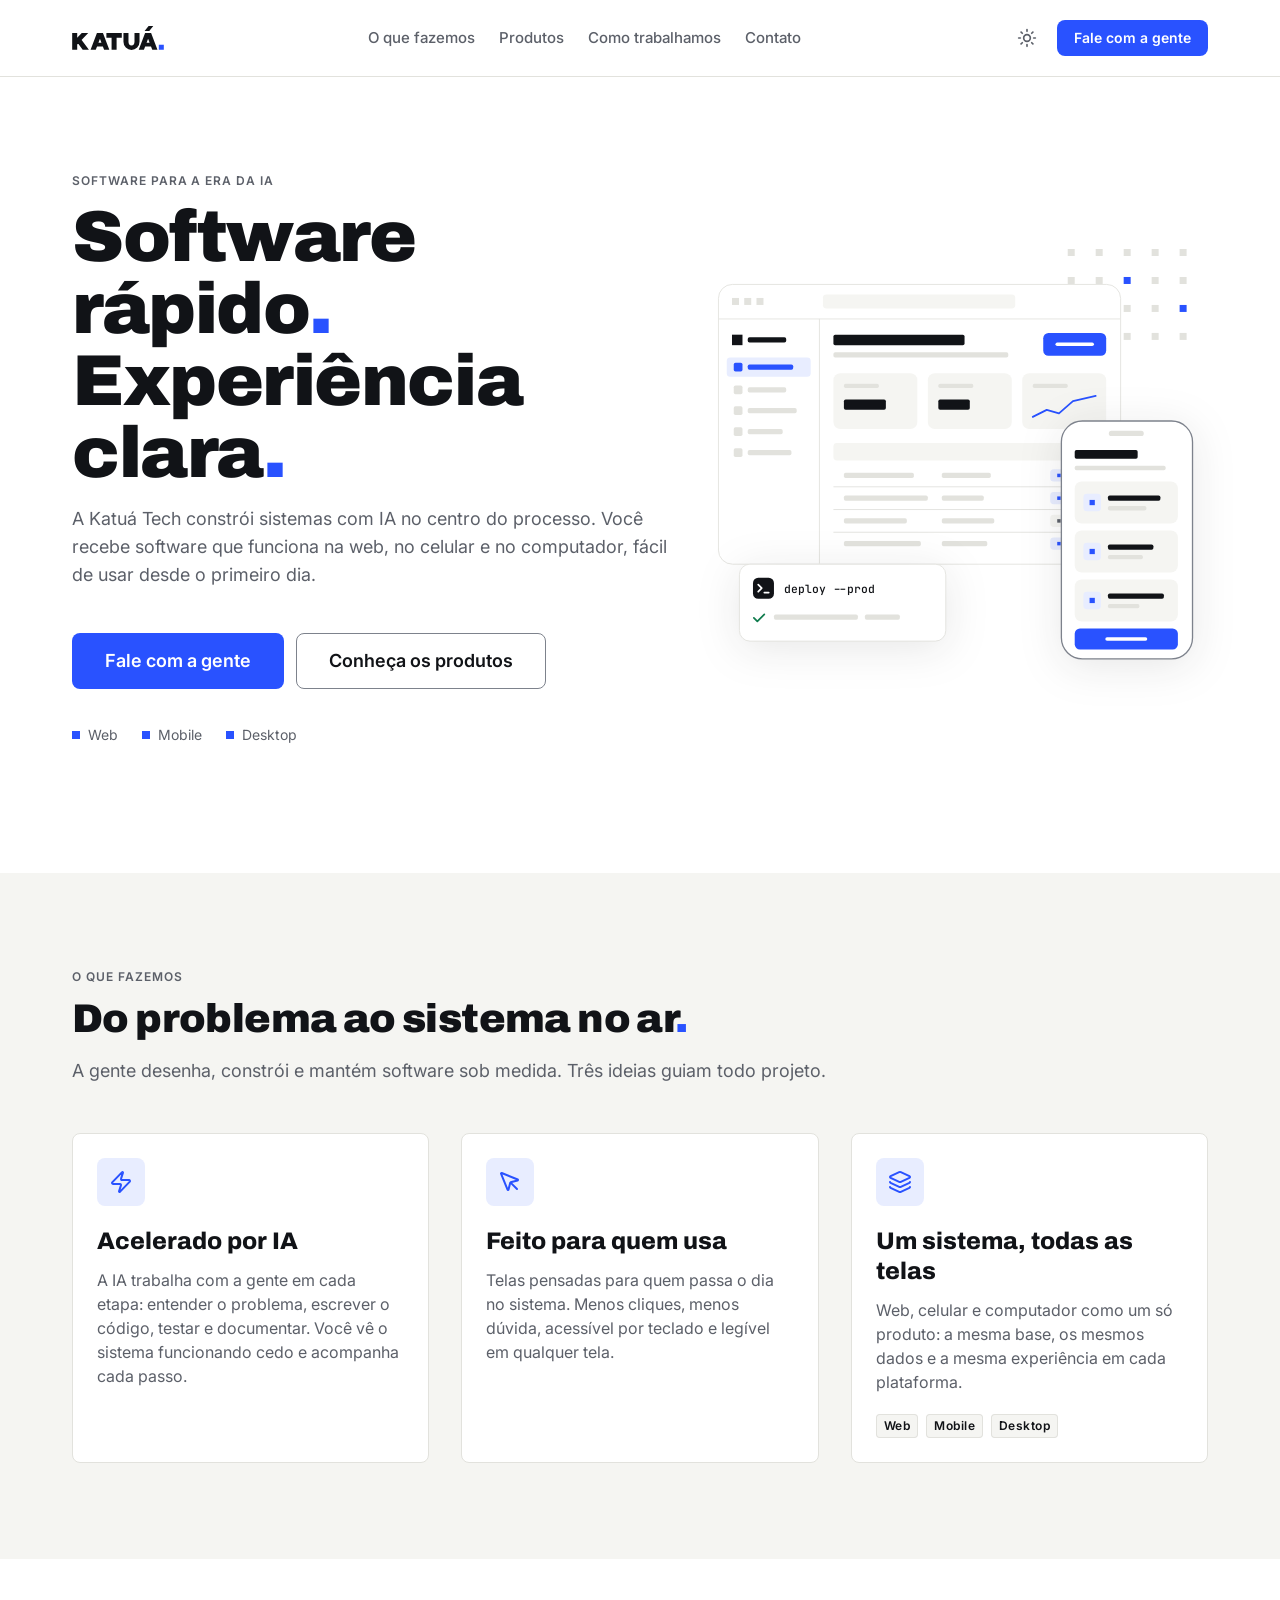
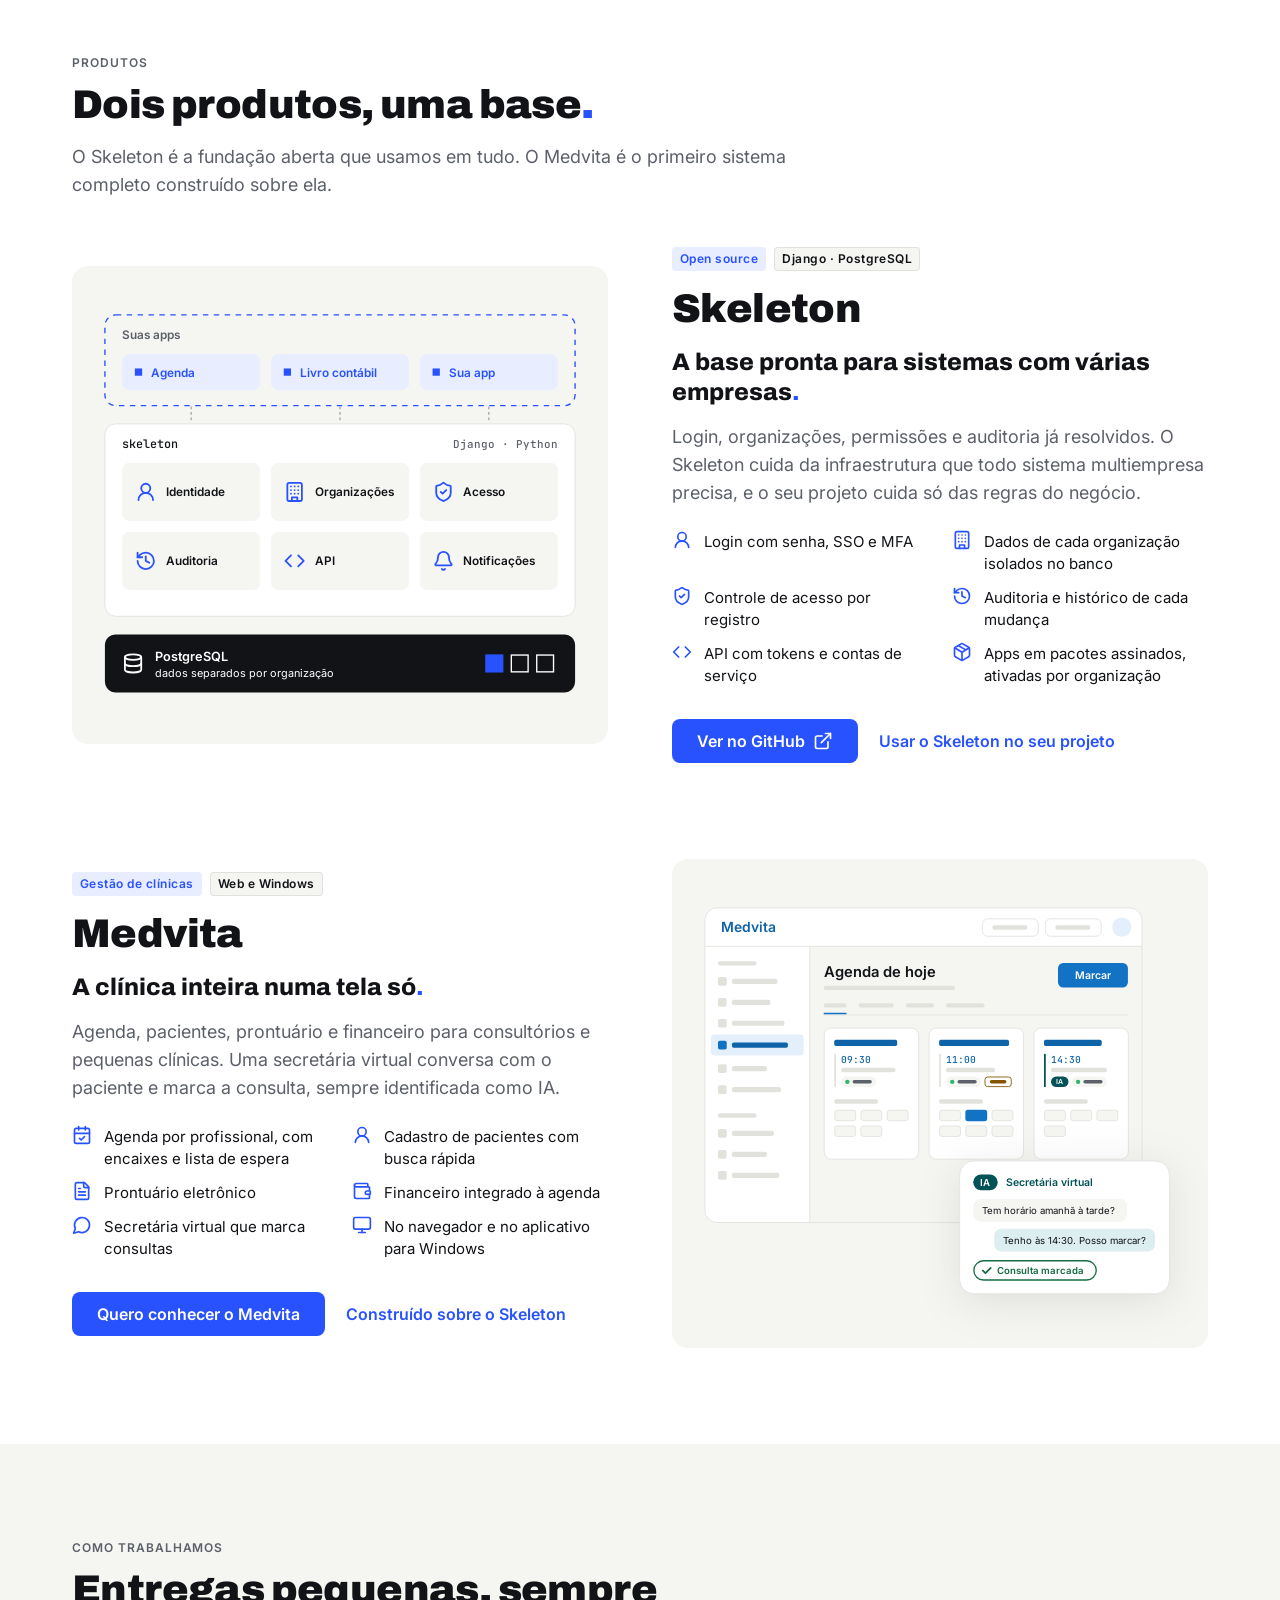
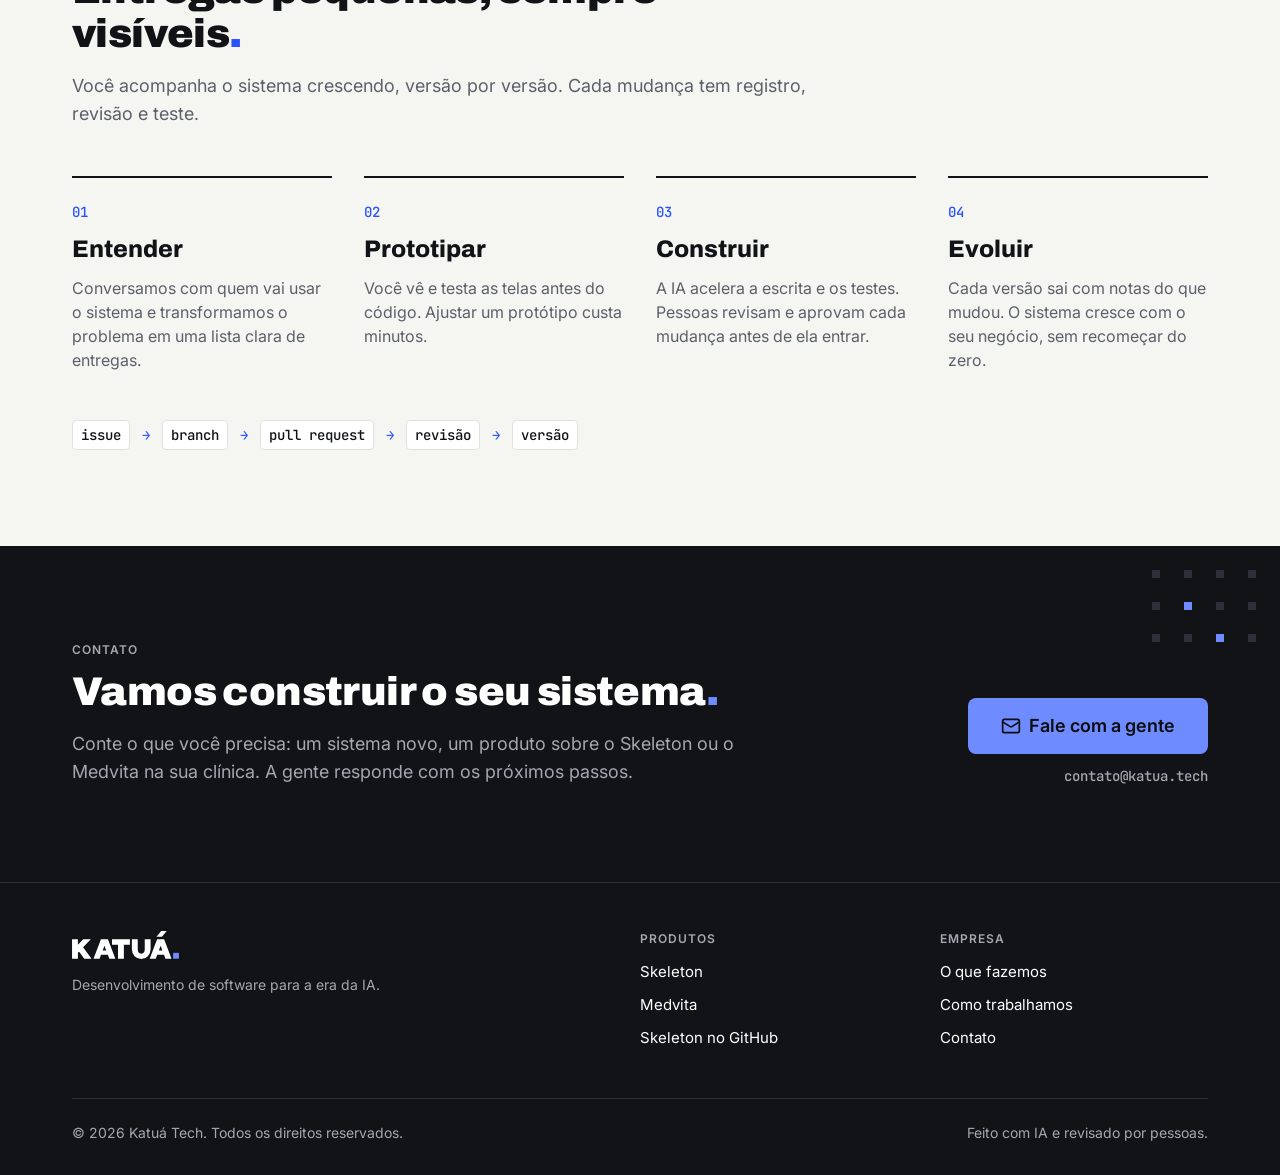
==== commit ed19bdf5: "fix: retirar frase do rodapé Co-Authored-By: Claude Opus 5.5 <noreply@anthropic.com> Refs: #2" ====
--- a/index.html
+++ b/index.html
@@ -506,7 +506,7 @@
         <div class="footer-grid">
           <div class="footer-brand">
             <svg class="kt-logo" height="28" width="107" role="img" aria-label="KATUÁ."><use href="#logo"/></svg>
-            <p>Desenvolvimento de software para a era da IA. Web, mobile e desktop como um só sistema.</p>
+            <p>Desenvolvimento de software para a era da IA.</p>
           </div>
           <nav class="footer-col" aria-labelledby="rodape-produtos">
             <h2 id="rodape-produtos">Produtos</h2>
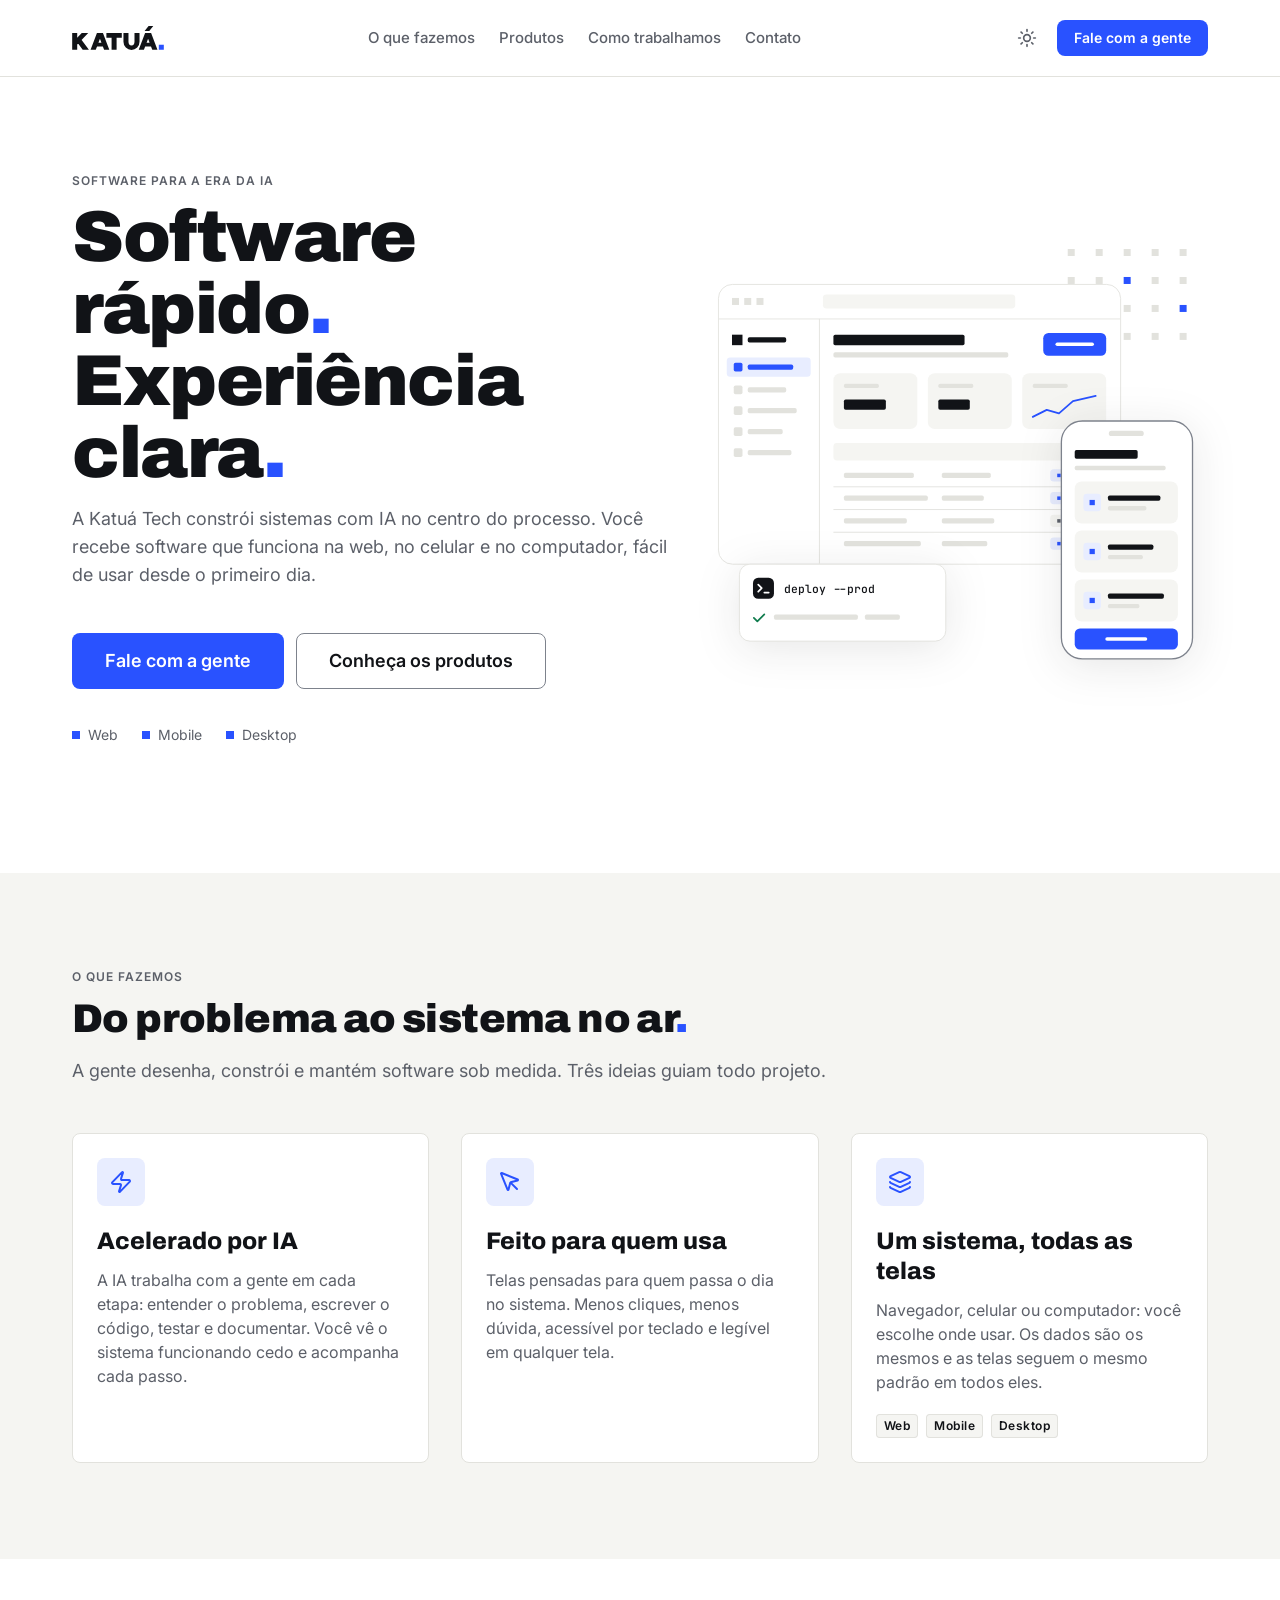
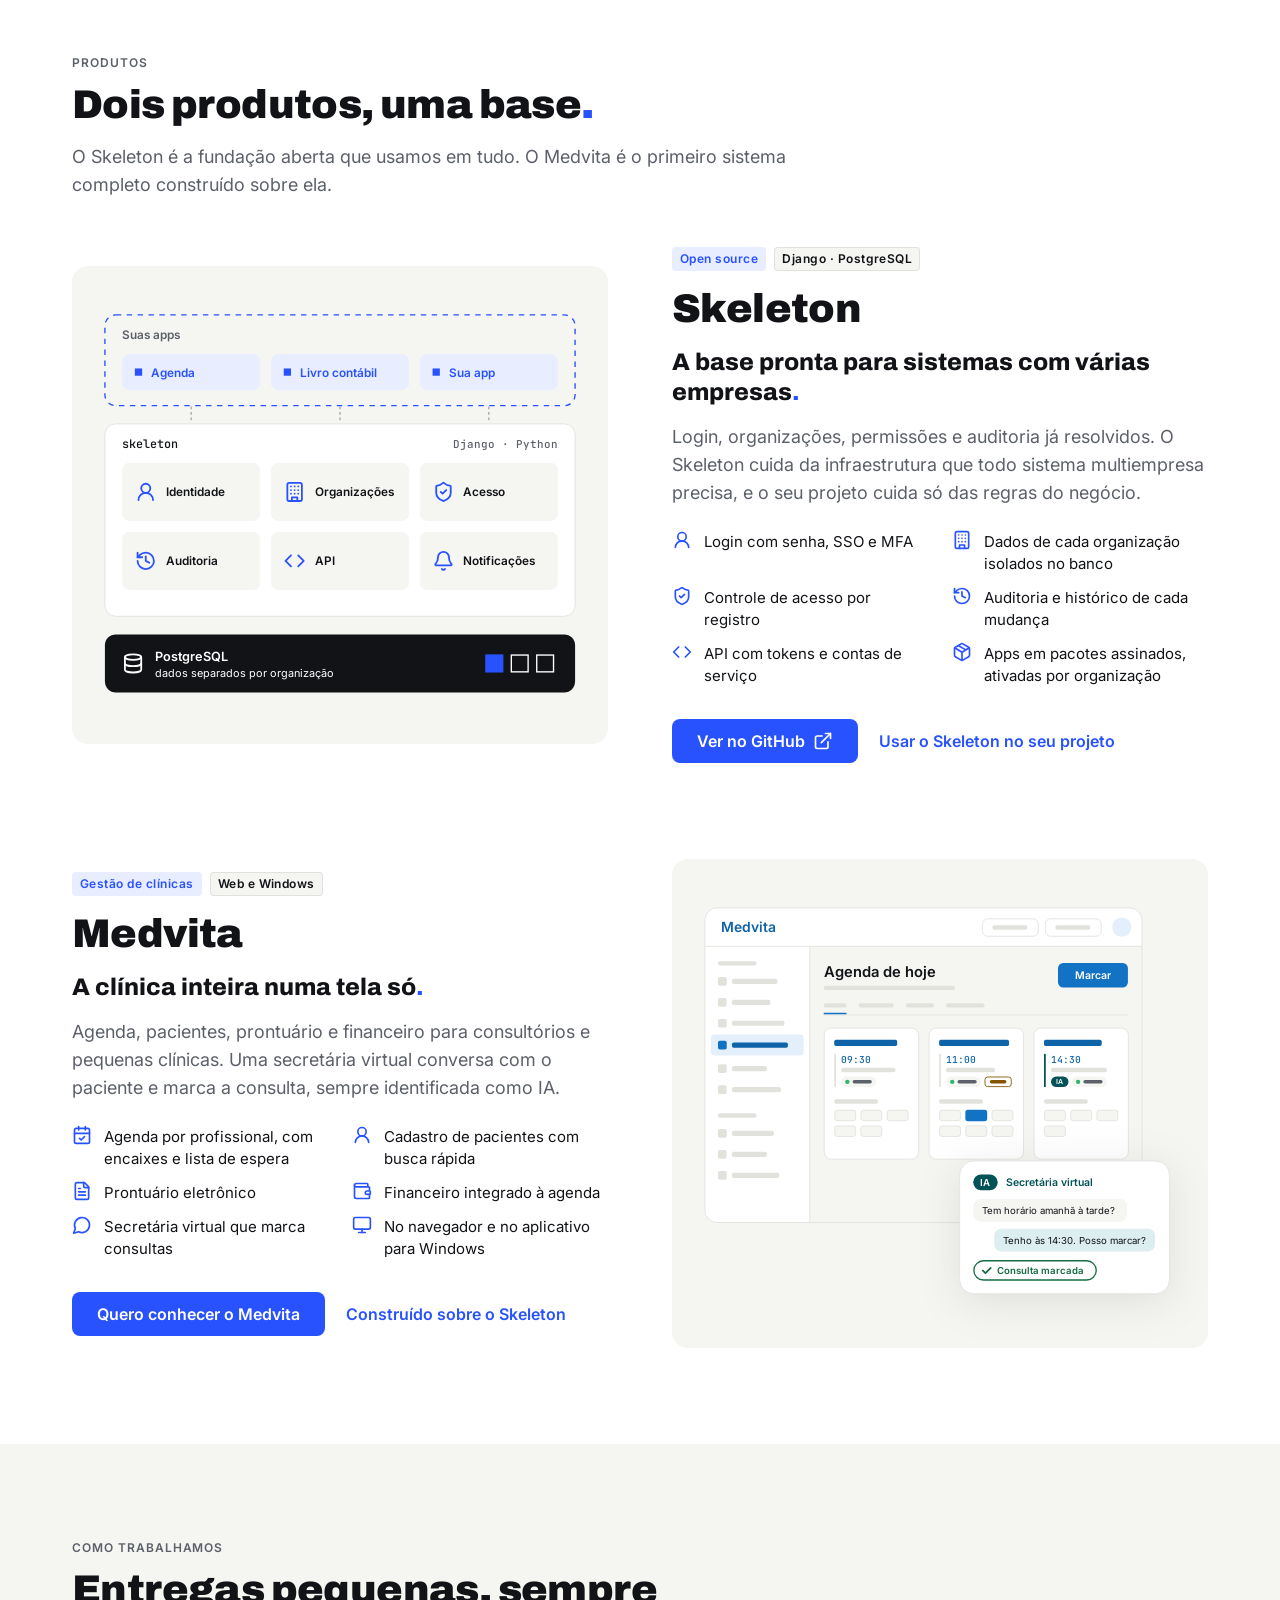
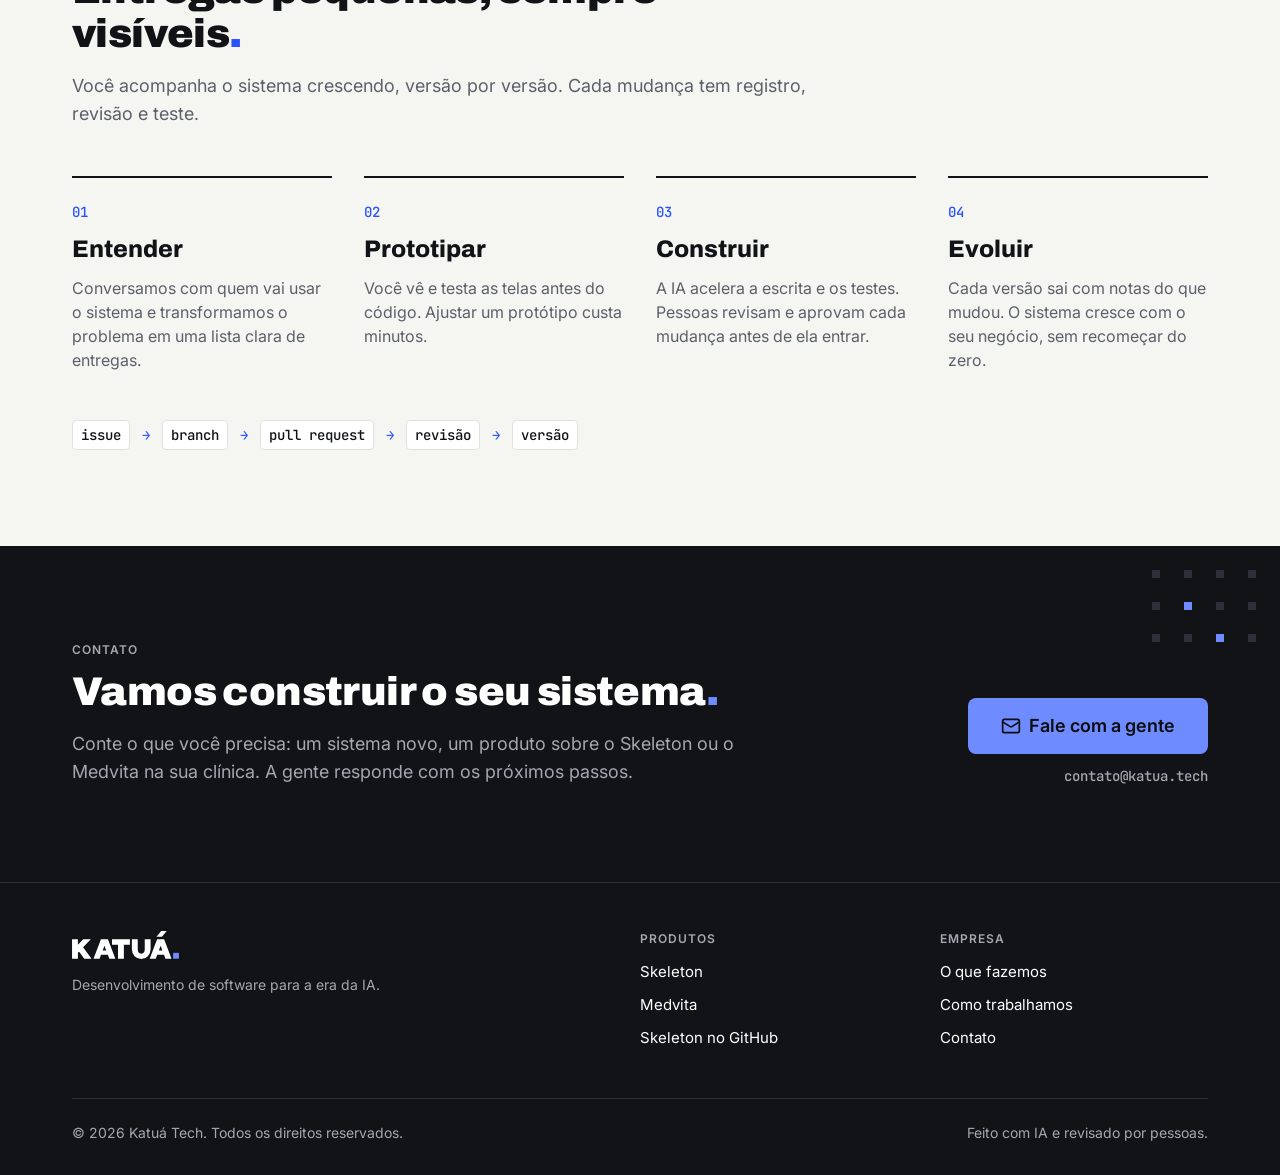
==== commit 3292d7c8: "fix: reescrever o texto do cartão multiplataforma Co-Authored-By: Claude Opus 5.5 <noreply@anthropic" ====
--- a/index.html
+++ b/index.html
@@ -213,7 +213,7 @@
           <article class="kt-card">
             <span class="pillar-icon" aria-hidden="true"><svg class="icon"><use href="#i-layers"/></svg></span>
             <h3 class="kt-card-title">Um sistema, todas as telas</h3>
-            <div class="kt-card-body">Web, celular e computador como um só produto: a mesma base, os mesmos dados e a mesma experiência em cada plataforma.</div>
+            <div class="kt-card-body">Navegador, celular ou computador: você escolhe onde usar. Os dados são os mesmos e as telas seguem o mesmo padrão em todos eles.</div>
             <div class="platforms">
               <span class="kt-badge kt-badge-neutro">Web</span>
               <span class="kt-badge kt-badge-neutro">Mobile</span>
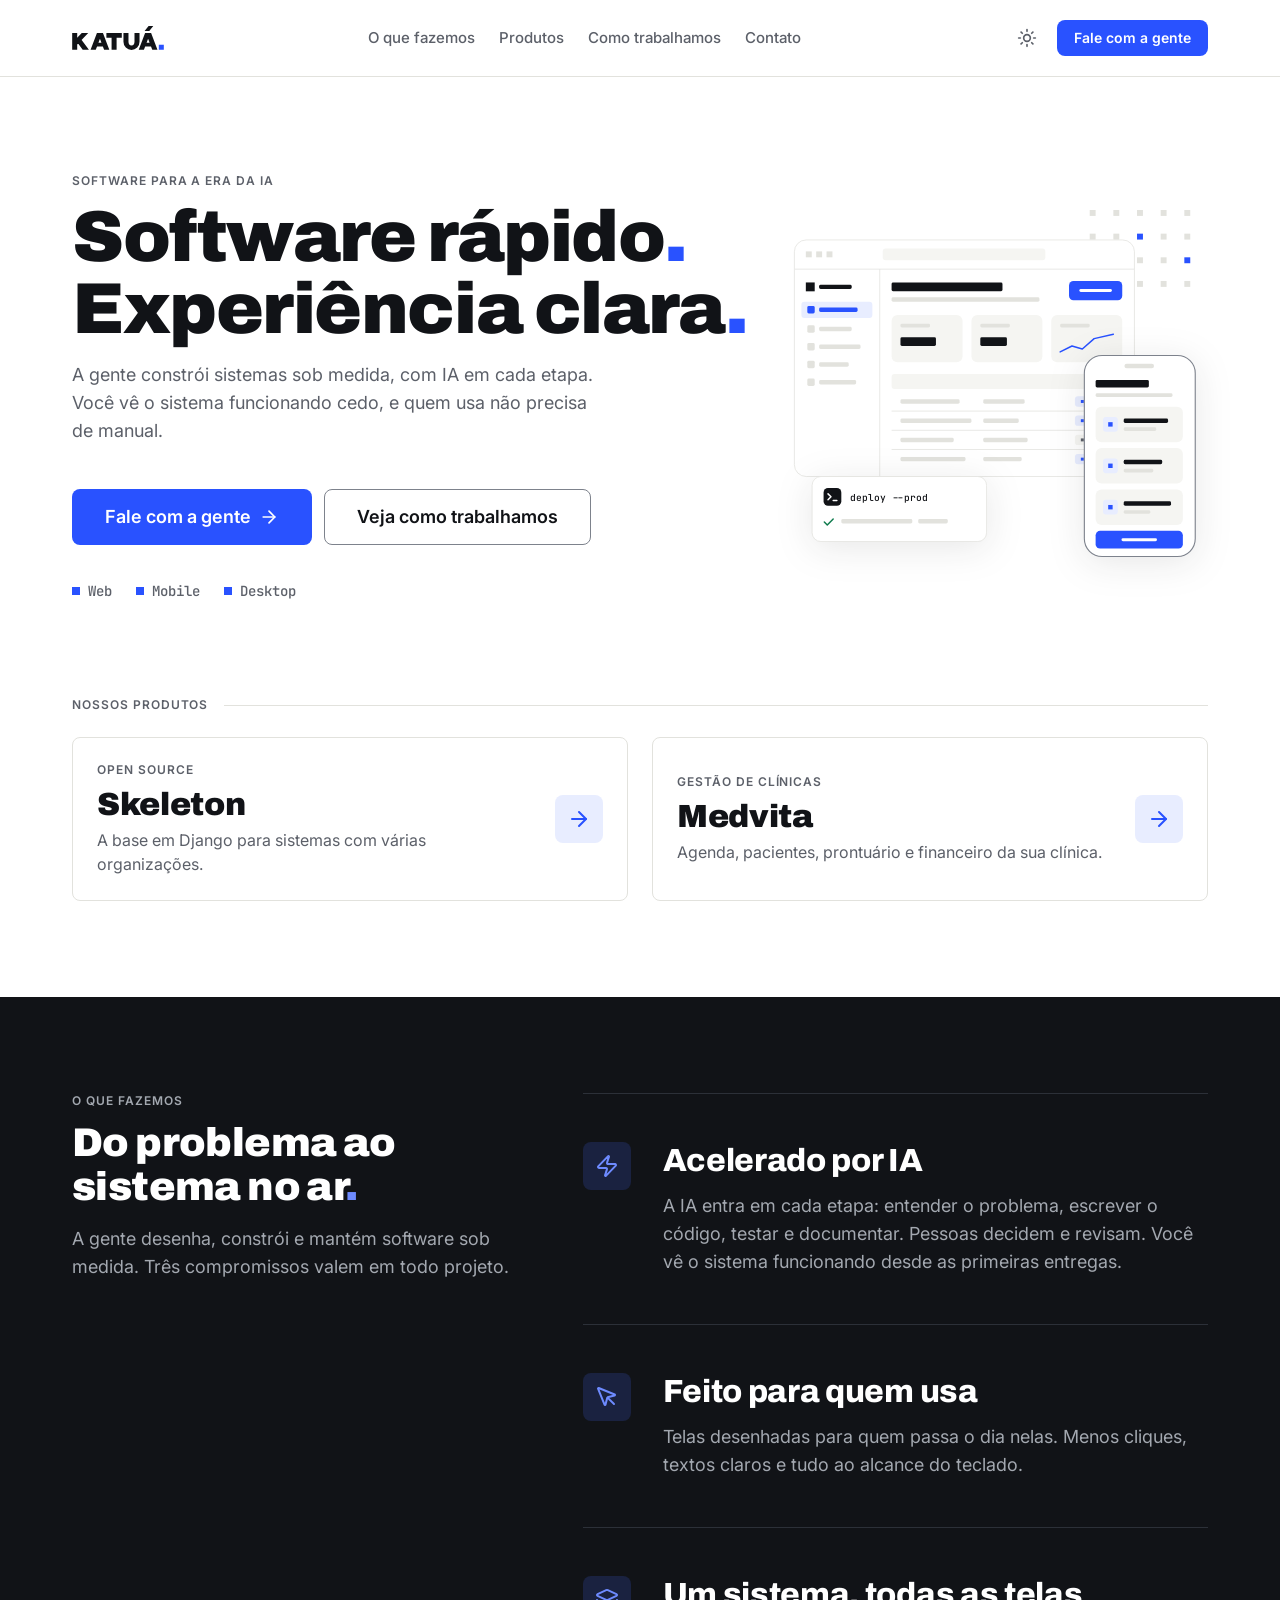
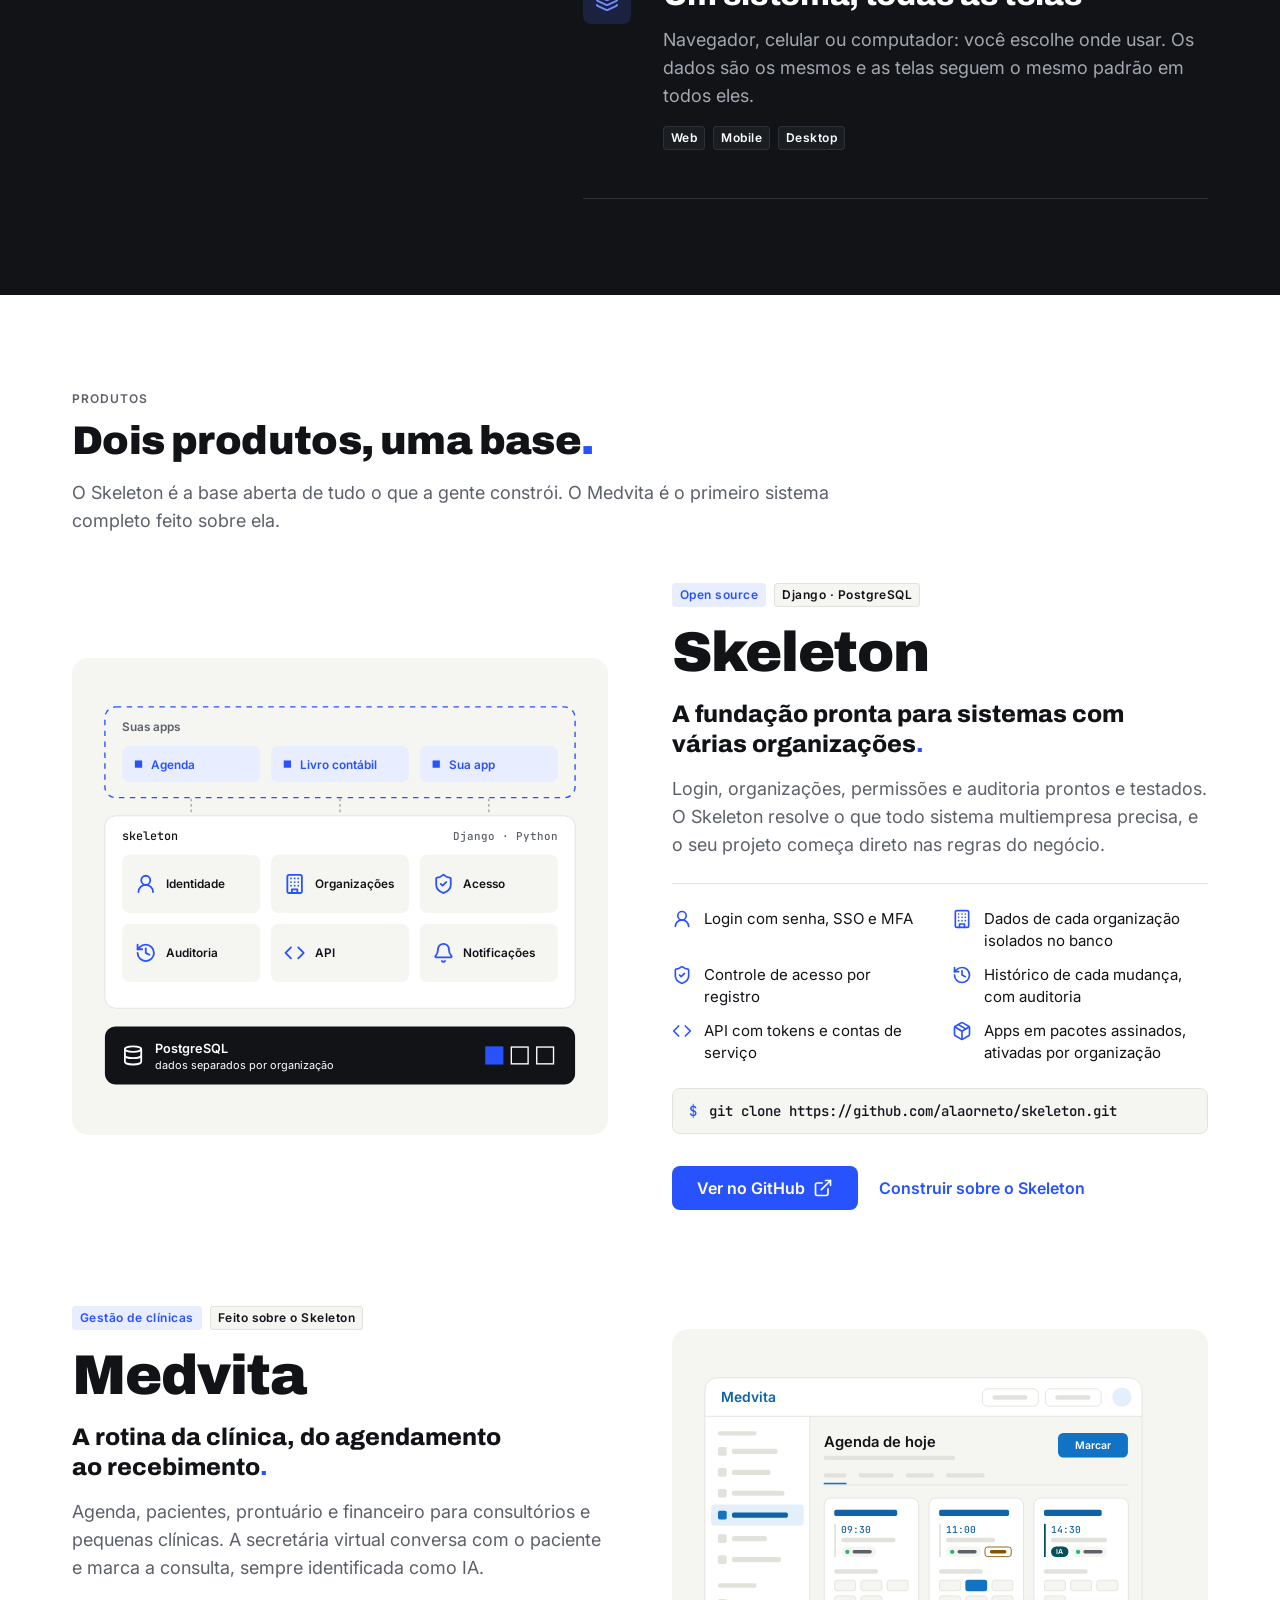
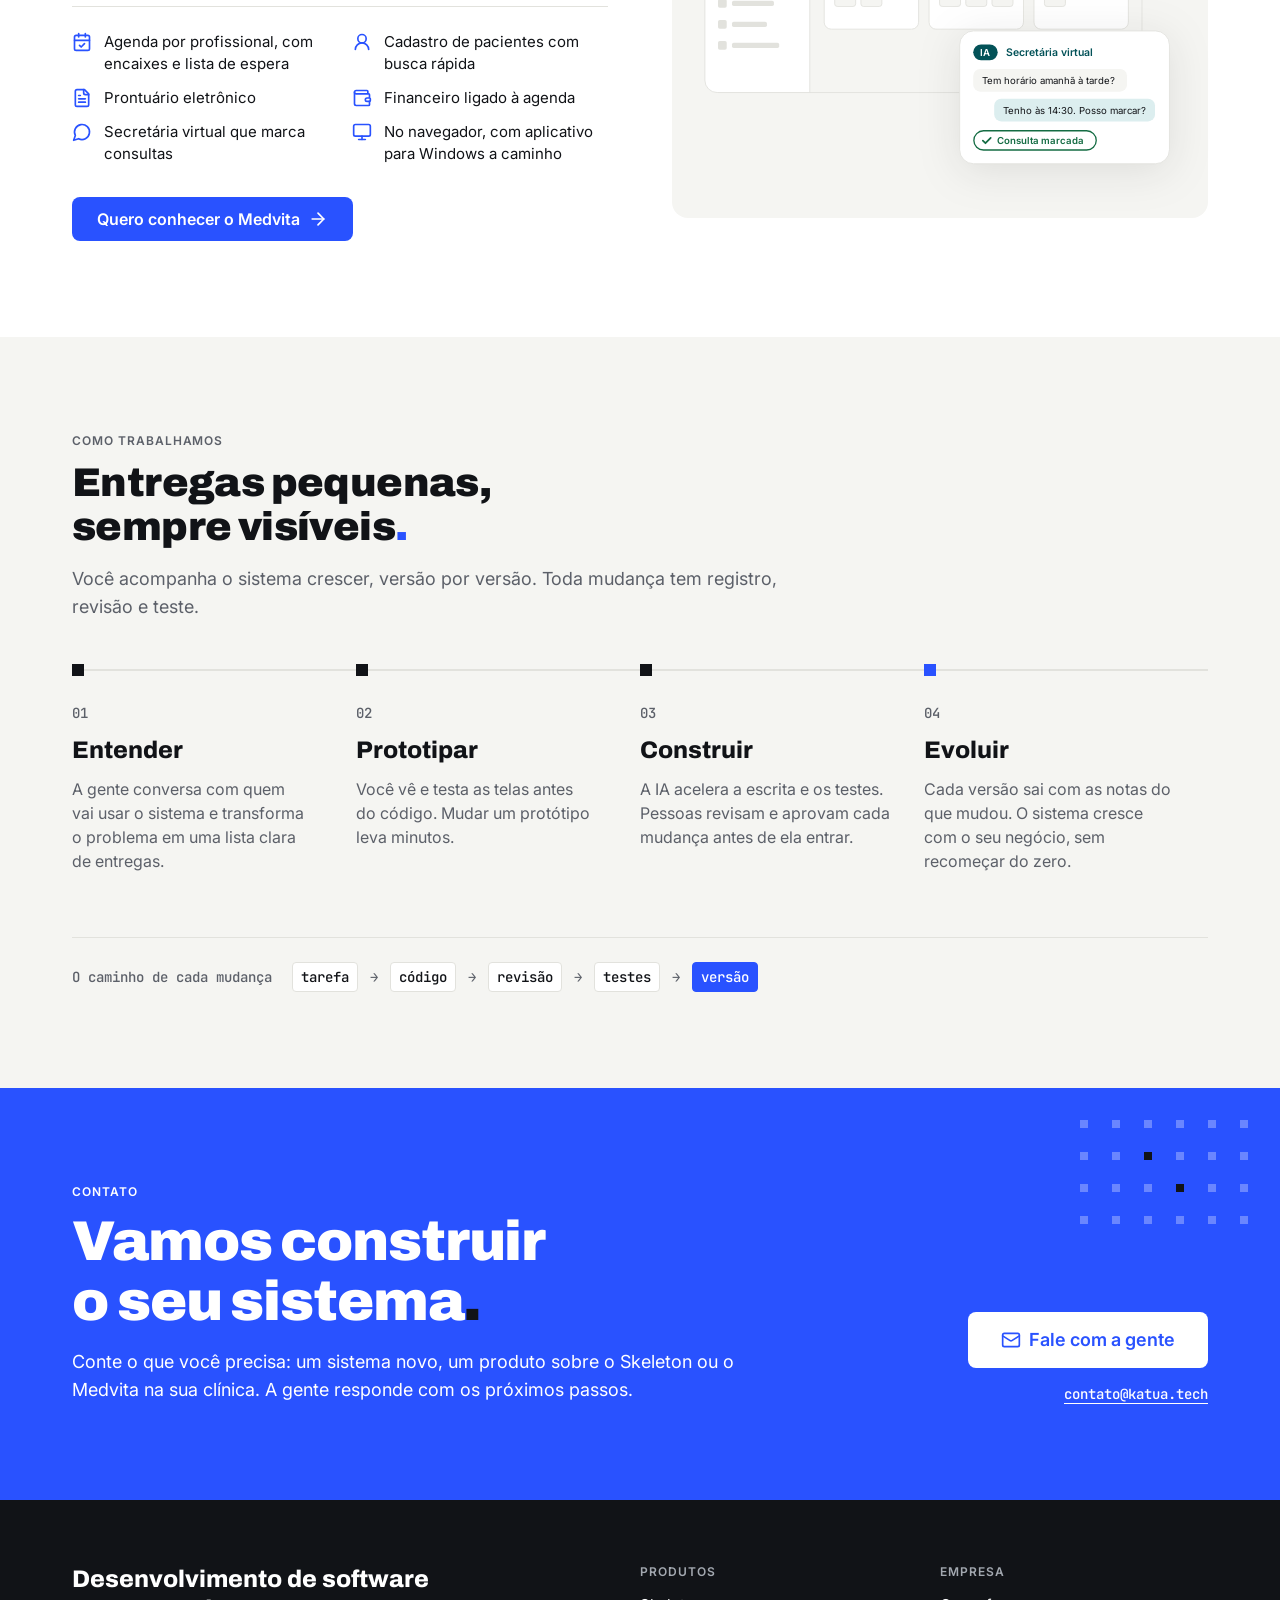
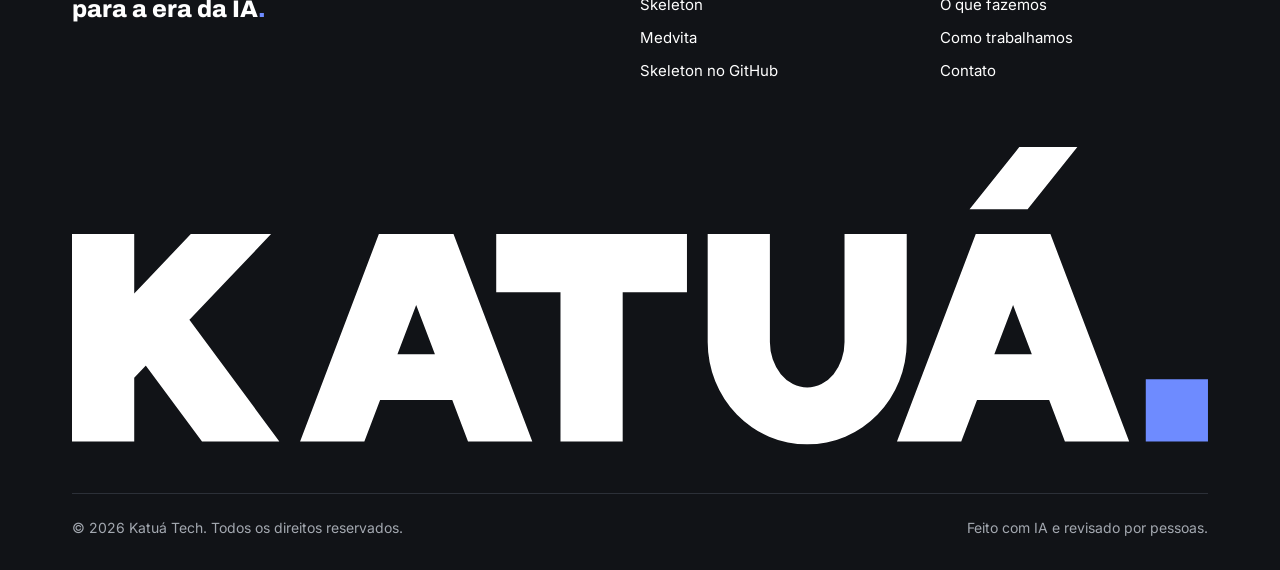
==== commit 26a1119c: "feat: melhorar o visual e os textos do site Reorganiza o ritmo da página (faixa grafite em "O que fa" ====
--- a/index.html
+++ b/index.html
@@ -4,15 +4,16 @@
   <meta charset="utf-8">
   <meta name="viewport" content="width=device-width, initial-scale=1">
   <title>KATUÁ. — Software para a era da IA</title>
-  <meta name="description" content="A Katuá Tech desenvolve software com IA no centro do processo, com foco em quem usa e uma visão integrada de web, mobile e desktop. Conheça o Skeleton e o Medvita.">
+  <meta name="description" content="A Katuá Tech constrói sistemas sob medida com IA em cada etapa, para web, celular e computador. Conheça o Skeleton, a base open source, e o Medvita, o sistema de gestão de clínicas.">
   <meta name="theme-color" content="#FFFFFF" media="(prefers-color-scheme: light)">
   <meta name="theme-color" content="#111317" media="(prefers-color-scheme: dark)">
   <meta property="og:title" content="KATUÁ. — Software para a era da IA">
-  <meta property="og:description" content="Desenvolvimento acelerado por IA, com foco na experiência de quem usa. Conheça o Skeleton e o Medvita.">
+  <meta property="og:description" content="Sistemas sob medida, construídos com IA em cada etapa. Conheça o Skeleton e o Medvita.">
   <meta property="og:type" content="website">
   <meta property="og:locale" content="pt_BR">
   <link rel="icon" href="assets/img/favicon.svg" type="image/svg+xml">
   <script>
+    document.documentElement.classList.add("js");
     try { var t = localStorage.getItem("katua-theme"); if (t === "light" || t === "dark") document.documentElement.setAttribute("data-theme", t); } catch (e) {}
   </script>
   <link rel="preconnect" href="https://fonts.googleapis.com">
@@ -54,27 +55,33 @@
       <symbol id="i-wallet" viewBox="0 0 24 24"><path d="M19 7V4a1 1 0 0 0-1-1H5a2 2 0 0 0 0 4h15a1 1 0 0 1 1 1v4h-3a2 2 0 0 0 0 4h3a1 1 0 0 0 1-1v-2a1 1 0 0 0-1-1"/><path d="M3 5v14a2 2 0 0 0 2 2h15a1 1 0 0 0 1-1v-4"/></symbol>
       <symbol id="i-message" viewBox="0 0 24 24"><path d="M7.9 20A9 9 0 1 0 4 16.1L2 22Z"/></symbol>
       <symbol id="i-monitor" viewBox="0 0 24 24"><rect width="20" height="14" x="2" y="3" rx="2"/><path d="M8 21h8"/><path d="M12 17v4"/></symbol>
+      <symbol id="i-menu" viewBox="0 0 24 24"><path d="M4 12h16"/><path d="M4 18h16"/><path d="M4 6h16"/></symbol>
+      <symbol id="i-x" viewBox="0 0 24 24"><path d="M18 6 6 18"/><path d="m6 6 12 12"/></symbol>
     </defs>
   </svg>
 
-  <header class="site-header">
+  <header class="site-header" data-header>
     <div class="kt-nav">
       <div class="kt-nav-inner">
         <a class="kt-nav-home" href="#topo" aria-label="KATUÁ. — início">
           <svg class="kt-logo" height="24" width="92" role="img" aria-label="KATUÁ."><use href="#logo"/></svg>
         </a>
-        <nav class="kt-nav-links" aria-label="Principal">
+        <nav class="kt-nav-links" id="menu" aria-label="Principal">
           <a class="kt-nav-link" href="#o-que-fazemos">O que fazemos</a>
           <a class="kt-nav-link" href="#produtos">Produtos</a>
           <a class="kt-nav-link" href="#como-trabalhamos">Como trabalhamos</a>
           <a class="kt-nav-link" href="#contato">Contato</a>
         </nav>
         <div class="nav-actions">
-          <button class="theme-toggle" type="button" data-theme-toggle aria-label="Alternar tema">
+          <button class="icon-btn theme-toggle" type="button" data-theme-toggle aria-label="Alternar tema">
             <svg class="icon icon-sm icon-sun" aria-hidden="true"><use href="#i-sun"/></svg>
             <svg class="icon icon-sm icon-moon" aria-hidden="true"><use href="#i-moon"/></svg>
           </button>
-          <a class="kt-btn kt-btn-primary kt-btn-sm" href="#contato">Fale com a gente</a>
+          <a class="kt-btn kt-btn-primary kt-btn-sm nav-cta" href="#contato">Fale com a gente</a>
+          <button class="icon-btn nav-toggle" type="button" data-nav-toggle aria-expanded="false" aria-controls="menu" aria-label="Abrir menu">
+            <svg class="icon icon-menu" aria-hidden="true"><use href="#i-menu"/></svg>
+            <svg class="icon icon-close" aria-hidden="true"><use href="#i-x"/></svg>
+          </button>
         </div>
       </div>
     </div>
@@ -83,17 +90,18 @@
   <main id="conteudo">
     <!-- Hero -->
     <section class="hero" id="topo" aria-labelledby="hero-title">
-      <div class="container hero-grid">
-        <div class="kt-st">
+      <div class="container">
+      <div class="hero-grid">
+        <div class="kt-st hero-copy">
           <div class="kt-eyebrow">Software para a era da IA</div>
           <h1 class="hero-title" id="hero-title">
             <span>Software rápido<span class="kt-period" aria-hidden="true">.</span></span>
             <span>Experiência clara<span class="kt-period" aria-hidden="true">.</span></span>
           </h1>
-          <p class="kt-lead">A Katuá Tech constrói sistemas com IA no centro do processo. Você recebe software que funciona na web, no celular e no computador, fácil de usar desde o primeiro dia.</p>
+          <p class="kt-lead">A gente constrói sistemas sob medida, com IA em cada etapa. Você vê o sistema funcionando cedo, e quem usa não precisa de manual.</p>
           <div class="hero-actions">
-            <a class="kt-btn kt-btn-primary kt-btn-lg" href="#contato">Fale com a gente</a>
-            <a class="kt-btn kt-btn-secondary kt-btn-lg" href="#produtos">Conheça os produtos</a>
+            <a class="kt-btn kt-btn-primary kt-btn-lg" href="#contato">Fale com a gente <svg class="icon icon-sm icon-move" aria-hidden="true"><use href="#i-arrow"/></svg></a>
+            <a class="kt-btn kt-btn-secondary kt-btn-lg" href="#como-trabalhamos">Veja como trabalhamos</a>
           </div>
           <div class="hero-note" aria-label="Plataformas">
             <span><i class="dot" aria-hidden="true"></i>Web</span>
@@ -189,38 +197,67 @@
           </svg>
         </div>
       </div>
+
+      <div class="hero-products">
+        <div class="hero-products-label"><span class="kt-eyebrow">Nossos produtos</span></div>
+        <div class="teasers">
+          <a class="teaser" href="#skeleton">
+            <span class="teaser-body">
+              <span class="kt-eyebrow">Open source</span>
+              <span class="teaser-name">Skeleton</span>
+              <span class="teaser-text">A base em Django para sistemas com várias organizações.</span>
+            </span>
+            <span class="teaser-arrow" aria-hidden="true"><svg class="icon"><use href="#i-arrow"/></svg></span>
+          </a>
+          <a class="teaser" href="#medvita">
+            <span class="teaser-body">
+              <span class="kt-eyebrow">Gestão de clínicas</span>
+              <span class="teaser-name">Medvita</span>
+              <span class="teaser-text">Agenda, pacientes, prontuário e financeiro da sua clínica.</span>
+            </span>
+            <span class="teaser-arrow" aria-hidden="true"><svg class="icon"><use href="#i-arrow"/></svg></span>
+          </a>
+        </div>
+      </div>
+      </div>
     </section>
 
     <!-- O que fazemos -->
-    <section class="section section-alt" id="o-que-fazemos" aria-labelledby="fazemos-title">
-      <div class="container">
-        <div class="kt-st section-head">
+    <section class="section inverse" id="o-que-fazemos" aria-labelledby="fazemos-title">
+      <div class="container pillars-grid">
+        <div class="kt-st pillars-head">
           <div class="kt-eyebrow">O que fazemos</div>
           <h2 class="kt-st-title kt-h1" id="fazemos-title">Do problema ao sistema no ar<span class="kt-period" aria-hidden="true">.</span></h2>
-          <p class="kt-lead">A gente desenha, constrói e mantém software sob medida. Três ideias guiam todo projeto.</p>
-        </div>
-        <div class="pillars">
-          <article class="kt-card">
+          <p class="kt-lead">A gente desenha, constrói e mantém software sob medida. Três compromissos valem em todo projeto.</p>
+        </div>
+        <ul class="pillar-list">
+          <li class="pillar">
             <span class="pillar-icon" aria-hidden="true"><svg class="icon"><use href="#i-zap"/></svg></span>
-            <h3 class="kt-card-title">Acelerado por IA</h3>
-            <div class="kt-card-body">A IA trabalha com a gente em cada etapa: entender o problema, escrever o código, testar e documentar. Você vê o sistema funcionando cedo e acompanha cada passo.</div>
-          </article>
-          <article class="kt-card">
+            <div>
+              <h3>Acelerado por IA</h3>
+              <p>A IA entra em cada etapa: entender o problema, escrever o código, testar e documentar. Pessoas decidem e revisam. Você vê o sistema funcionando desde as primeiras entregas.</p>
+            </div>
+          </li>
+          <li class="pillar">
             <span class="pillar-icon" aria-hidden="true"><svg class="icon"><use href="#i-mouse"/></svg></span>
-            <h3 class="kt-card-title">Feito para quem usa</h3>
-            <div class="kt-card-body">Telas pensadas para quem passa o dia no sistema. Menos cliques, menos dúvida, acessível por teclado e legível em qualquer tela.</div>
-          </article>
-          <article class="kt-card">
+            <div>
+              <h3>Feito para quem usa</h3>
+              <p>Telas desenhadas para quem passa o dia nelas. Menos cliques, textos claros e tudo ao alcance do teclado.</p>
+            </div>
+          </li>
+          <li class="pillar">
             <span class="pillar-icon" aria-hidden="true"><svg class="icon"><use href="#i-layers"/></svg></span>
-            <h3 class="kt-card-title">Um sistema, todas as telas</h3>
-            <div class="kt-card-body">Navegador, celular ou computador: você escolhe onde usar. Os dados são os mesmos e as telas seguem o mesmo padrão em todos eles.</div>
-            <div class="platforms">
-              <span class="kt-badge kt-badge-neutro">Web</span>
-              <span class="kt-badge kt-badge-neutro">Mobile</span>
-              <span class="kt-badge kt-badge-neutro">Desktop</span>
-            </div>
-          </article>
-        </div>
+            <div>
+              <h3>Um sistema, todas as telas</h3>
+              <p>Navegador, celular ou computador: você escolhe onde usar. Os dados são os mesmos e as telas seguem o mesmo padrão em todos eles.</p>
+              <div class="platforms">
+                <span class="kt-badge kt-badge-neutro">Web</span>
+                <span class="kt-badge kt-badge-neutro">Mobile</span>
+                <span class="kt-badge kt-badge-neutro">Desktop</span>
+              </div>
+            </div>
+          </li>
+        </ul>
       </div>
     </section>
 
@@ -230,7 +267,7 @@
         <div class="kt-st section-head">
           <div class="kt-eyebrow">Produtos</div>
           <h2 class="kt-st-title kt-h1" id="produtos-title">Dois produtos, uma base<span class="kt-period" aria-hidden="true">.</span></h2>
-          <p class="kt-lead">O Skeleton é a fundação aberta que usamos em tudo. O Medvita é o primeiro sistema completo construído sobre ela.</p>
+          <p class="kt-lead">O Skeleton é a base aberta de tudo o que a gente constrói. O Medvita é o primeiro sistema completo feito sobre ela.</p>
         </div>
 
         <!-- Skeleton -->
@@ -290,21 +327,22 @@
               <span class="kt-badge kt-badge-neutro">Django · PostgreSQL</span>
             </div>
             <h3 class="product-name" id="skeleton-title">Skeleton</h3>
-            <p class="product-tagline">A base pronta para sistemas com várias empresas<span class="kt-period" aria-hidden="true">.</span></p>
-            <p class="product-body">Login, organizações, permissões e auditoria já resolvidos. O Skeleton cuida da infraestrutura que todo sistema multiempresa precisa, e o seu projeto cuida só das regras do negócio.</p>
+            <p class="product-tagline">A fundação pronta para sistemas com várias organizações<span class="kt-period" aria-hidden="true">.</span></p>
+            <p class="product-body">Login, organizações, permissões e auditoria prontos e testados. O Skeleton resolve o que todo sistema multiempresa precisa, e o seu projeto começa direto nas regras do negócio.</p>
             <ul class="features">
               <li><svg class="icon icon-sm" aria-hidden="true"><use href="#i-user"/></svg>Login com senha, SSO e MFA</li>
               <li><svg class="icon icon-sm" aria-hidden="true"><use href="#i-building"/></svg>Dados de cada organização isolados no banco</li>
               <li><svg class="icon icon-sm" aria-hidden="true"><use href="#i-shield"/></svg>Controle de acesso por registro</li>
-              <li><svg class="icon icon-sm" aria-hidden="true"><use href="#i-history"/></svg>Auditoria e histórico de cada mudança</li>
+              <li><svg class="icon icon-sm" aria-hidden="true"><use href="#i-history"/></svg>Histórico de cada mudança, com auditoria</li>
               <li><svg class="icon icon-sm" aria-hidden="true"><use href="#i-code"/></svg>API com tokens e contas de serviço</li>
               <li><svg class="icon icon-sm" aria-hidden="true"><use href="#i-package"/></svg>Apps em pacotes assinados, ativadas por organização</li>
             </ul>
+            <div class="code-line" role="group" aria-label="Comando para baixar o Skeleton"><span class="prompt" aria-hidden="true">$</span><span>git clone https://github.com/alaorneto/skeleton.git</span></div>
             <div class="product-actions">
               <a class="kt-btn kt-btn-primary kt-btn-md" href="https://github.com/alaorneto/skeleton" rel="noopener">
                 Ver no GitHub <svg class="icon icon-sm" aria-hidden="true"><use href="#i-external"/></svg>
               </a>
-              <a class="kt-btn kt-btn-ghost kt-btn-md" href="#contato">Usar o Skeleton no seu projeto</a>
+              <a class="kt-btn kt-btn-ghost kt-btn-md" href="#contato">Construir sobre o Skeleton</a>
             </div>
           </div>
         </article>
@@ -422,22 +460,21 @@
           <div class="product-copy">
             <div class="product-tags">
               <span class="kt-badge kt-badge-azul">Gestão de clínicas</span>
-              <span class="kt-badge kt-badge-neutro">Web e Windows</span>
+              <span class="kt-badge kt-badge-neutro">Feito sobre o Skeleton</span>
             </div>
             <h3 class="product-name" id="medvita-title">Medvita</h3>
-            <p class="product-tagline">A clínica inteira numa tela só<span class="kt-period" aria-hidden="true">.</span></p>
-            <p class="product-body">Agenda, pacientes, prontuário e financeiro para consultórios e pequenas clínicas. Uma secretária virtual conversa com o paciente e marca a consulta, sempre identificada como IA.</p>
+            <p class="product-tagline">A rotina da clínica, do agendamento ao recebimento<span class="kt-period" aria-hidden="true">.</span></p>
+            <p class="product-body">Agenda, pacientes, prontuário e financeiro para consultórios e pequenas clínicas. A secretária virtual conversa com o paciente e marca a consulta, sempre identificada como IA.</p>
             <ul class="features">
               <li><svg class="icon icon-sm" aria-hidden="true"><use href="#i-calendar"/></svg>Agenda por profissional, com encaixes e lista de espera</li>
               <li><svg class="icon icon-sm" aria-hidden="true"><use href="#i-user"/></svg>Cadastro de pacientes com busca rápida</li>
               <li><svg class="icon icon-sm" aria-hidden="true"><use href="#i-file"/></svg>Prontuário eletrônico</li>
-              <li><svg class="icon icon-sm" aria-hidden="true"><use href="#i-wallet"/></svg>Financeiro integrado à agenda</li>
+              <li><svg class="icon icon-sm" aria-hidden="true"><use href="#i-wallet"/></svg>Financeiro ligado à agenda</li>
               <li><svg class="icon icon-sm" aria-hidden="true"><use href="#i-message"/></svg>Secretária virtual que marca consultas</li>
-              <li><svg class="icon icon-sm" aria-hidden="true"><use href="#i-monitor"/></svg>No navegador e no aplicativo para Windows</li>
+              <li><svg class="icon icon-sm" aria-hidden="true"><use href="#i-monitor"/></svg>No navegador, com aplicativo para Windows a caminho</li>
             </ul>
             <div class="product-actions">
-              <a class="kt-btn kt-btn-primary kt-btn-md" href="#contato">Quero conhecer o Medvita</a>
-              <a class="kt-btn kt-btn-ghost kt-btn-md" href="#skeleton">Construído sobre o Skeleton</a>
+              <a class="kt-btn kt-btn-primary kt-btn-md" href="#contato">Quero conhecer o Medvita <svg class="icon icon-sm icon-move" aria-hidden="true"><use href="#i-arrow"/></svg></a>
             </div>
           </div>
         </article>
@@ -450,18 +487,18 @@
         <div class="kt-st section-head">
           <div class="kt-eyebrow">Como trabalhamos</div>
           <h2 class="kt-st-title kt-h1" id="como-title">Entregas pequenas, sempre visíveis<span class="kt-period" aria-hidden="true">.</span></h2>
-          <p class="kt-lead">Você acompanha o sistema crescendo, versão por versão. Cada mudança tem registro, revisão e teste.</p>
+          <p class="kt-lead">Você acompanha o sistema crescer, versão por versão. Toda mudança tem registro, revisão e teste.</p>
         </div>
         <ol class="steps">
           <li class="step">
             <span class="step-num">01</span>
             <h3>Entender</h3>
-            <p>Conversamos com quem vai usar o sistema e transformamos o problema em uma lista clara de entregas.</p>
+            <p>A gente conversa com quem vai usar o sistema e transforma o problema em uma lista clara de entregas.</p>
           </li>
           <li class="step">
             <span class="step-num">02</span>
             <h3>Prototipar</h3>
-            <p>Você vê e testa as telas antes do código. Ajustar um protótipo custa minutos.</p>
+            <p>Você vê e testa as telas antes do código. Mudar um protótipo leva minutos.</p>
           </li>
           <li class="step">
             <span class="step-num">03</span>
@@ -471,68 +508,68 @@
           <li class="step">
             <span class="step-num">04</span>
             <h3>Evoluir</h3>
-            <p>Cada versão sai com notas do que mudou. O sistema cresce com o seu negócio, sem recomeçar do zero.</p>
+            <p>Cada versão sai com as notas do que mudou. O sistema cresce com o seu negócio, sem recomeçar do zero.</p>
           </li>
         </ol>
-        <p class="flow" aria-label="Fluxo de cada mudança: issue, branch, pull request, revisão e versão">
-          <b>issue</b><span class="arrow" aria-hidden="true">→</span><b>branch</b><span class="arrow" aria-hidden="true">→</span><b>pull request</b><span class="arrow" aria-hidden="true">→</span><b>revisão</b><span class="arrow" aria-hidden="true">→</span><b>versão</b>
+        <p class="flow">
+          <span class="flow-label">O caminho de cada mudança</span>
+          <b>tarefa</b><span class="arrow" aria-hidden="true">→</span><b>código</b><span class="arrow" aria-hidden="true">→</span><b>revisão</b><span class="arrow" aria-hidden="true">→</span><b>testes</b><span class="arrow" aria-hidden="true">→</span><b>versão</b>
         </p>
       </div>
     </section>
   </main>
 
-  <!-- CTA final e rodapé (faixa invertida) -->
-  <div class="inverse">
-    <section class="cta" id="contato" aria-labelledby="contato-title">
-      <div class="cta-squares" aria-hidden="true"><i></i><i></i><i></i><i></i><i></i><i></i><i></i><i></i><i></i><i></i><i></i><i></i></div>
-      <div class="container cta-grid">
-        <div class="kt-st">
-          <div class="kt-eyebrow">Contato</div>
-          <h2 class="kt-st-title kt-h1" id="contato-title">Vamos construir o seu sistema<span class="kt-period" aria-hidden="true">.</span></h2>
-          <p class="kt-lead">Conte o que você precisa: um sistema novo, um produto sobre o Skeleton ou o Medvita na sua clínica. A gente responde com os próximos passos.</p>
-        </div>
-        <div class="cta-actions">
-          <!-- PENDENTE: confirmar o e-mail de contato oficial antes de publicar -->
-          <a class="kt-btn kt-btn-primary kt-btn-lg" href="mailto:contato@katua.tech?subject=Quero%20falar%20com%20a%20Katu%C3%A1">
-            <svg class="icon icon-sm" aria-hidden="true"><use href="#i-mail"/></svg> Fale com a gente
-          </a>
-          <span class="cta-mail">contato@katua.tech</span>
-        </div>
-      </div>
-    </section>
-
-    <footer class="site-footer">
-      <div class="container">
-        <div class="footer-grid">
-          <div class="footer-brand">
-            <svg class="kt-logo" height="28" width="107" role="img" aria-label="KATUÁ."><use href="#logo"/></svg>
-            <p>Desenvolvimento de software para a era da IA.</p>
-          </div>
-          <nav class="footer-col" aria-labelledby="rodape-produtos">
-            <h2 id="rodape-produtos">Produtos</h2>
-            <ul>
-              <li><a href="#skeleton">Skeleton</a></li>
-              <li><a href="#medvita">Medvita</a></li>
-              <li><a href="https://github.com/alaorneto/skeleton" rel="noopener">Skeleton no GitHub</a></li>
-            </ul>
-          </nav>
-          <nav class="footer-col" aria-labelledby="rodape-empresa">
-            <h2 id="rodape-empresa">Empresa</h2>
-            <ul>
-              <li><a href="#o-que-fazemos">O que fazemos</a></li>
-              <li><a href="#como-trabalhamos">Como trabalhamos</a></li>
-              <li><a href="#contato">Contato</a></li>
-            </ul>
-          </nav>
-        </div>
-        <div class="footer-bottom">
-          <span>© 2026 Katuá Tech. Todos os direitos reservados.</span>
-          <span>Feito com IA e revisado por pessoas.</span>
-        </div>
-      </div>
-    </footer>
-  </div>
-
-  <script src="assets/js/theme.js" defer></script>
+  <!-- Contato: faixa azul -->
+  <section class="cta" id="contato" aria-labelledby="contato-title">
+    <div class="cta-squares" aria-hidden="true"><i></i><i></i><i></i><i></i><i></i><i></i><i></i><i></i><i></i><i></i><i></i><i></i><i></i><i></i><i></i><i></i><i></i><i></i><i></i><i></i><i></i><i></i><i></i><i></i></div>
+    <div class="container cta-grid">
+      <div class="kt-st">
+        <div class="kt-eyebrow">Contato</div>
+        <h2 class="kt-st-title cta-title" id="contato-title">Vamos construir o seu sistema<span class="kt-period" aria-hidden="true">.</span></h2>
+        <p class="kt-lead">Conte o que você precisa: um sistema novo, um produto sobre o Skeleton ou o Medvita na sua clínica. A gente responde com os próximos passos.</p>
+      </div>
+      <div class="cta-actions">
+        <!-- PENDENTE: confirmar o e-mail de contato oficial antes de publicar -->
+        <a class="kt-btn kt-btn-on-azul kt-btn-lg" href="mailto:contato@katua.tech?subject=Quero%20falar%20com%20a%20Katu%C3%A1">
+          <svg class="icon icon-sm" aria-hidden="true"><use href="#i-mail"/></svg> Fale com a gente
+        </a>
+        <a class="cta-mail" href="mailto:contato@katua.tech">contato@katua.tech</a>
+      </div>
+    </div>
+  </section>
+
+  <!-- Rodapé: faixa invertida -->
+  <footer class="site-footer inverse">
+    <div class="container">
+      <div class="footer-grid">
+        <div class="footer-brand">
+          <p>Desenvolvimento de software para a era da IA<span class="kt-period" aria-hidden="true">.</span></p>
+        </div>
+        <nav class="footer-col" aria-labelledby="rodape-produtos">
+          <h2 id="rodape-produtos">Produtos</h2>
+          <ul>
+            <li><a href="#skeleton">Skeleton</a></li>
+            <li><a href="#medvita">Medvita</a></li>
+            <li><a href="https://github.com/alaorneto/skeleton" rel="noopener">Skeleton no GitHub</a></li>
+          </ul>
+        </nav>
+        <nav class="footer-col" aria-labelledby="rodape-empresa">
+          <h2 id="rodape-empresa">Empresa</h2>
+          <ul>
+            <li><a href="#o-que-fazemos">O que fazemos</a></li>
+            <li><a href="#como-trabalhamos">Como trabalhamos</a></li>
+            <li><a href="#contato">Contato</a></li>
+          </ul>
+        </nav>
+      </div>
+      <svg class="footer-wordmark" role="img" aria-label="KATUÁ."><use href="#logo"/></svg>
+      <div class="footer-bottom">
+        <span>© 2026 Katuá Tech. Todos os direitos reservados.</span>
+        <span>Feito com IA e revisado por pessoas.</span>
+      </div>
+    </div>
+  </footer>
+
+  <script src="assets/js/site.js" defer></script>
 </body>
 </html>
--- a/assets/css/site.css
+++ b/assets/css/site.css
@@ -1,15 +1,19 @@
 /* Layout e seções do site. Usa só os tokens de tokens.css e as classes kt-* de components.css. */
 
-/* Faixa invertida (CTA final e rodapé): o grafite no claro, o off-white no escuro.
+/* Faixa invertida (o que fazemos e rodapé): grafite no claro, off-white no escuro.
    Dentro dela os tokens trocam para os do tema oposto, como o logotipo negativo pede. */
 :root {
   --inv-ink: #FFFFFF;
   --inv-ink-muted: #A3A8B0;
   --inv-line: #2C3038;
   --inv-line-strong: #737885;
+  --inv-surface-alt: #1A1D22;
   --inv-azul: #6E8BFF;
   --inv-azul-hover: #8FA5FF;
+  --inv-azul-suave: #1A2240;
   --inv-on-azul: #0B0D10;
+  /* O ponto dos títulos sobre a faixa azul: grafite, como no logotipo "sobre azul". */
+  --cta-period: #111317;
 }
 @media (prefers-color-scheme: dark) {
   :root:not([data-theme="light"]) {
@@ -17,9 +21,12 @@
     --inv-ink-muted: #5C6069;
     --inv-line: #E2E2DD;
     --inv-line-strong: #7D828C;
+    --inv-surface-alt: #FFFFFF;
     --inv-azul: #2952FF;
     --inv-azul-hover: #1F3FD6;
+    --inv-azul-suave: #E8EDFF;
     --inv-on-azul: #FFFFFF;
+    --cta-period: #FFFFFF;
   }
 }
 :root[data-theme="dark"] {
@@ -27,9 +34,12 @@
   --inv-ink-muted: #5C6069;
   --inv-line: #E2E2DD;
   --inv-line-strong: #7D828C;
+  --inv-surface-alt: #FFFFFF;
   --inv-azul: #2952FF;
   --inv-azul-hover: #1F3FD6;
+  --inv-azul-suave: #E8EDFF;
   --inv-on-azul: #FFFFFF;
+  --cta-period: #FFFFFF;
 }
 
 /* Cores do Medvita, só nas ilustrações do produto (design system Medvita: brand-* e ink-*). */
@@ -87,11 +97,13 @@
   -webkit-font-smoothing: antialiased;
   text-rendering: optimizeLegibility;
 }
+::selection { background: var(--azul); color: var(--on-azul); }
 img, svg { display: block; max-width: 100%; }
 a { color: var(--azul); }
 a:hover { color: var(--azul-hover); }
 a:focus-visible, button:focus-visible { outline: 2px solid var(--focus-ring); outline-offset: 2px; border-radius: var(--radius-sm); }
-p { margin: 0; }
+p { margin: 0; text-wrap: pretty; }
+h1, h2, h3 { text-wrap: balance; }
 .sr-only { position: absolute; width: 1px; height: 1px; padding: 0; margin: -1px; overflow: hidden; clip: rect(0, 0, 0, 0); white-space: nowrap; border: 0; }
 .skip-link { position: absolute; left: var(--space-4); top: -100px; z-index: 100; padding: var(--space-2) var(--space-4); background: var(--azul); color: var(--on-azul); border-radius: var(--radius-md); font-weight: 600; text-decoration: none; }
 .skip-link:focus { top: var(--space-4); color: var(--on-azul); }
@@ -105,14 +117,34 @@
 .icon { width: 24px; height: 24px; flex: none; fill: none; stroke: currentColor; stroke-width: 2; stroke-linecap: round; stroke-linejoin: round; }
 .icon-sm { width: 20px; height: 20px; }
 
+/* Botões com seta: a seta anda um pouco no hover */
+.kt-btn .icon { transition: transform .15s ease; }
+.kt-btn:hover .icon-move { transform: translateX(3px); }
+
+/* Faixa invertida */
+.inverse {
+  background: var(--surface-inverse);
+  color: var(--inv-ink);
+  --ink: var(--inv-ink);
+  --ink-muted: var(--inv-ink-muted);
+  --line: var(--inv-line);
+  --line-strong: var(--inv-line-strong);
+  --surface-alt: var(--inv-surface-alt);
+  --azul: var(--inv-azul);
+  --azul-hover: var(--inv-azul-hover);
+  --azul-suave: var(--inv-azul-suave);
+  --on-azul: var(--inv-on-azul);
+  --focus-ring: var(--inv-azul);
+}
+
 /* Cabeçalho */
 .site-header { position: sticky; top: 0; z-index: 50; }
 .site-header .kt-nav { background: color-mix(in srgb, var(--surface) 92%, transparent); backdrop-filter: saturate(1.4) blur(10px); -webkit-backdrop-filter: saturate(1.4) blur(10px); }
+.kt-nav-links { justify-content: center; }
+.kt-nav-link[aria-current] { color: var(--ink); box-shadow: inset 0 -2px 0 var(--azul); }
 .nav-actions { display: flex; align-items: center; gap: var(--space-2); margin-left: auto; }
-.kt-nav-links { justify-content: center; }
-@media (max-width: 899px) { .kt-nav-links { display: none; } }
-.theme-toggle { display: inline-flex; align-items: center; justify-content: center; width: 44px; height: 44px; padding: 0; border: 0; background: transparent; color: var(--ink-muted); border-radius: var(--radius-md); cursor: pointer; }
-.theme-toggle:hover { color: var(--ink); background: var(--surface-alt); }
+.icon-btn { display: inline-flex; align-items: center; justify-content: center; width: 44px; height: 44px; padding: 0; border: 0; background: transparent; color: var(--ink-muted); border-radius: var(--radius-md); cursor: pointer; }
+.icon-btn:hover { color: var(--ink); background: var(--surface-alt); }
 .theme-toggle .icon-moon { display: none; }
 :root[data-theme="dark"] .theme-toggle .icon-sun { display: none; }
 :root[data-theme="dark"] .theme-toggle .icon-moon { display: block; }
@@ -120,30 +152,70 @@
   :root:not([data-theme="light"]) .theme-toggle .icon-sun { display: none; }
   :root:not([data-theme="light"]) .theme-toggle .icon-moon { display: block; }
 }
+.nav-toggle { display: none; }
+.nav-toggle .icon-close { display: none; }
+.site-header[data-open] .nav-toggle .icon-menu { display: none; }
+.site-header[data-open] .nav-toggle .icon-close { display: block; }
+@media (max-width: 899px) {
+  /* Menu em gaveta. Sem JavaScript, os links só quebram para a linha de baixo. */
+  .kt-nav-links { order: 3; flex-basis: 100%; justify-content: flex-start; }
+  .js .nav-toggle { display: inline-flex; }
+  .js .kt-nav-links { display: none; flex-direction: column; gap: 0; padding-bottom: var(--space-2); }
+  .js .site-header[data-open] .kt-nav-links { display: flex; }
+  .js .kt-nav-link { padding: var(--space-3) 0; font-size: 16px; border-top: 1px solid var(--line); }
+  .js .kt-nav-link[aria-current] { box-shadow: none; }
+}
+@media (max-width: 519px) { .nav-cta { display: none; } }
 
 /* Hero */
-.hero { padding: var(--space-16) 0 var(--space-16); overflow: hidden; }
-@media (min-width: 1024px) { .hero { padding: var(--space-24) 0 var(--space-32); } }
+.hero { padding: var(--space-16) 0; overflow: hidden; }
+@media (min-width: 1024px) { .hero { padding: var(--space-24) 0; } }
 .hero-grid { display: grid; gap: var(--space-12); align-items: center; }
-@media (min-width: 1024px) { .hero-grid { grid-template-columns: 1.1fr .9fr; gap: var(--space-12); } }
-.hero .kt-st { max-width: 600px; }
-.hero-title { margin: 0; font-family: var(--font-display); font-weight: 900; letter-spacing: -.02em; font-size: 44px; line-height: 48px; color: var(--ink); }
+@media (min-width: 1024px) { .hero-grid { grid-template-columns: minmax(0, 540px) minmax(0, 1fr); gap: var(--space-8); } }
+@media (min-width: 1280px) { .hero-grid { grid-template-columns: minmax(0, 690px) minmax(0, 1fr); } }
+.hero-copy { max-width: none; }
+.hero-copy .kt-lead { max-width: 560px; }
+.hero-title { margin: 0; font-family: var(--font-display); font-weight: 900; letter-spacing: -.02em; font-size: 44px; line-height: 48px; color: var(--ink); text-wrap: initial; }
 @media (min-width: 601px) { .hero-title { font-size: 56px; line-height: 60px; } }
-@media (min-width: 1200px) { .hero-title { font-size: 72px; line-height: 72px; } }
+@media (min-width: 1280px) { .hero-title { font-size: 72px; line-height: 72px; } }
 .hero-title > span { display: block; }
 .hero-actions { display: flex; flex-wrap: wrap; gap: var(--space-3); margin-top: var(--space-8); }
-.hero-note { margin-top: var(--space-6); font-size: 14px; line-height: 20px; color: var(--ink-muted); display: flex; flex-wrap: wrap; gap: var(--space-2) var(--space-6); }
+.hero-note { margin-top: var(--space-6); font-family: var(--font-mono); font-weight: 500; font-size: 14px; line-height: 20px; color: var(--ink-muted); display: flex; flex-wrap: wrap; gap: var(--space-2) var(--space-6); }
 .hero-note span { display: inline-flex; align-items: center; gap: var(--space-2); }
 .hero-note .dot { width: 8px; height: 8px; background: var(--azul); flex: none; }
 .hero-art { position: relative; width: 100%; max-width: 560px; margin: 0 auto; }
 .hero-art svg { width: 100%; height: auto; }
 
+/* Atalhos para os produtos, no fim do hero */
+.hero-products { margin-top: var(--space-16); }
+@media (min-width: 1024px) { .hero-products { margin-top: var(--space-24); } }
+.hero-products-label { display: flex; align-items: center; gap: var(--space-4); margin-bottom: var(--space-6); }
+.hero-products-label::after { content: ""; flex: 1; height: 1px; background: var(--line); }
+.teasers { display: grid; gap: var(--space-4); }
+@media (min-width: 768px) { .teasers { grid-template-columns: 1fr 1fr; gap: var(--space-6); } }
+.teaser { display: grid; grid-template-columns: 1fr auto; align-items: center; gap: var(--space-6); padding: var(--space-6); background: var(--surface-raised); border: 1px solid var(--line); border-radius: var(--radius-md); color: var(--ink); text-decoration: none; transition: box-shadow .15s ease, border-color .15s ease; }
+.teaser:hover { color: var(--ink); border-color: var(--line-strong); box-shadow: var(--shadow-md); }
+.teaser-body { display: flex; flex-direction: column; gap: var(--space-1); }
+.teaser-name { font-family: var(--font-display); font-weight: 900; font-size: 32px; line-height: 38px; letter-spacing: -.01em; margin-top: var(--space-1); }
+.teaser-text { color: var(--ink-muted); font-size: 16px; line-height: 24px; }
+.teaser-arrow { display: inline-flex; align-items: center; justify-content: center; width: 48px; height: 48px; border-radius: var(--radius-md); background: var(--azul-suave); color: var(--azul); transition: background-color .15s ease, color .15s ease; }
+.teaser:hover .teaser-arrow { background: var(--azul); color: var(--on-azul); }
+
 /* O que fazemos */
-.pillars { display: grid; gap: var(--space-6); }
-@media (min-width: 768px) { .pillars { grid-template-columns: repeat(2, 1fr); } }
-@media (min-width: 1024px) { .pillars { grid-template-columns: repeat(3, 1fr); gap: var(--space-8); } }
-.pillar-icon { display: inline-flex; align-items: center; justify-content: center; width: 48px; height: 48px; border-radius: var(--radius-md); background: var(--azul-suave); color: var(--azul); margin-bottom: var(--space-2); }
-.platforms { display: flex; flex-wrap: wrap; gap: var(--space-2); margin-top: auto; padding-top: var(--space-2); }
+.pillars-grid { display: grid; gap: var(--space-12); }
+@media (min-width: 1024px) {
+  .pillars-grid { grid-template-columns: 5fr 7fr; gap: var(--space-16); }
+  .pillars-head { position: sticky; top: 120px; align-self: start; }
+}
+.pillar-list { list-style: none; margin: 0; padding: 0; }
+.pillar { display: grid; grid-template-columns: 48px minmax(0, 1fr); gap: var(--space-4); padding: var(--space-8) 0; border-top: 1px solid var(--line); }
+.pillar:last-child { border-bottom: 1px solid var(--line); }
+@media (min-width: 768px) { .pillar { gap: var(--space-8); padding: var(--space-12) 0; } }
+.pillar-icon { display: inline-flex; align-items: center; justify-content: center; width: 48px; height: 48px; border-radius: var(--radius-md); background: var(--azul-suave); color: var(--azul); }
+.pillar h3 { margin: 0; font-family: var(--font-display); font-weight: 800; font-size: 24px; line-height: 30px; }
+@media (min-width: 768px) { .pillar h3 { font-size: 32px; line-height: 38px; letter-spacing: -.01em; } }
+.pillar p { margin-top: var(--space-3); color: var(--ink-muted); font-size: 18px; line-height: 28px; max-width: 560px; }
+.platforms { display: flex; flex-wrap: wrap; gap: var(--space-2); margin-top: var(--space-4); }
 
 /* Produtos */
 .product { display: grid; gap: var(--space-12); align-items: center; }
@@ -155,19 +227,20 @@
 .product-copy { display: flex; flex-direction: column; gap: var(--space-4); }
 .product-tags { display: flex; flex-wrap: wrap; gap: var(--space-2); }
 .product-name { margin: 0; font-family: var(--font-display); font-weight: 900; font-size: 40px; line-height: 44px; letter-spacing: -.015em; }
+@media (min-width: 768px) { .product-name { font-size: 56px; line-height: 60px; letter-spacing: -.02em; } }
 .product-tagline { margin: 0; font-family: var(--font-display); font-weight: 800; font-size: 24px; line-height: 30px; }
 .product-body { color: var(--ink-muted); font-size: 18px; line-height: 28px; max-width: 560px; }
-.features { list-style: none; margin: var(--space-2) 0 0; padding: 0; display: grid; gap: var(--space-3) var(--space-6); }
+.features { list-style: none; margin: var(--space-2) 0 0; padding: var(--space-6) 0 0; border-top: 1px solid var(--line); display: grid; gap: var(--space-3) var(--space-6); }
 @media (min-width: 600px) { .features { grid-template-columns: 1fr 1fr; } }
 .features li { display: flex; gap: var(--space-3); align-items: flex-start; font-size: 15px; line-height: 22px; }
-.features .icon { color: var(--azul); margin-top: -1px; }
+.features .icon { color: var(--azul); margin-top: 1px; }
 .product-actions { display: flex; flex-wrap: wrap; gap: var(--space-3); margin-top: var(--space-4); }
 .product-art { border-radius: var(--radius-lg); background: var(--surface-alt); padding: var(--space-6) var(--space-4); }
 @media (min-width: 768px) { .product-art { padding: var(--space-12) var(--space-8); } }
 .product-art svg, .hero-art svg { overflow: visible; }
 .product-art svg { width: 100%; height: auto; }
-.code-line { font-family: var(--font-mono); font-size: 14px; line-height: 20px; font-weight: 500; color: var(--ink); background: var(--surface-alt); border: 1px solid var(--line); border-radius: var(--radius-md); padding: var(--space-3) var(--space-4); overflow-x: auto; white-space: nowrap; }
-.code-line .prompt { color: var(--ink-muted); user-select: none; }
+.code-line { display: flex; gap: var(--space-3); margin-top: var(--space-2); font-family: var(--font-mono); font-size: 14px; line-height: 20px; font-weight: 500; color: var(--ink); background: var(--surface-alt); border: 1px solid var(--line); border-radius: var(--radius-md); padding: var(--space-3) var(--space-4); overflow-x: auto; white-space: nowrap; }
+.code-line .prompt { color: var(--azul); user-select: none; }
 
 /* Ilustrações: cores pelos tokens, para acompanhar o tema */
 .il-surface { fill: var(--surface-raised); }
@@ -205,49 +278,57 @@
 .mv-on-petrol { fill: var(--mv-on-petrol); }
 .mv-on-primary { fill: var(--mv-on-primary); }
 
-/* Como trabalhamos */
-.steps { list-style: none; margin: 0; padding: 0; display: grid; gap: var(--space-6); counter-reset: step; }
+/* Como trabalhamos: um trilho com quadrados; o último é o ponto azul */
+.steps { list-style: none; margin: 0; padding: 0; display: grid; row-gap: var(--space-12); }
 @media (min-width: 768px) { .steps { grid-template-columns: repeat(2, 1fr); } }
-@media (min-width: 1024px) { .steps { grid-template-columns: repeat(4, 1fr); gap: var(--space-8); } }
-.step { display: flex; flex-direction: column; gap: var(--space-3); padding-top: var(--space-6); border-top: 2px solid var(--ink); }
-.step-num { font-family: var(--font-mono); font-size: 14px; line-height: 20px; font-weight: 500; color: var(--azul); }
+@media (min-width: 1024px) { .steps { grid-template-columns: repeat(4, 1fr); } }
+.step { position: relative; display: flex; flex-direction: column; gap: var(--space-3); padding: var(--space-8) var(--space-8) 0 0; border-top: 2px solid var(--line); }
+.step::before { content: ""; position: absolute; top: -7px; left: 0; width: 12px; height: 12px; background: var(--ink); }
+.step:last-child::before { background: var(--azul); }
+.step-num { font-family: var(--font-mono); font-size: 14px; line-height: 20px; font-weight: 500; color: var(--ink-muted); }
 .step h3 { margin: 0; font-family: var(--font-display); font-size: 24px; line-height: 30px; font-weight: 800; }
 .step p { color: var(--ink-muted); }
-.flow { margin-top: var(--space-12); display: flex; flex-wrap: wrap; align-items: center; gap: var(--space-2) var(--space-3); font-family: var(--font-mono); font-size: 14px; line-height: 20px; font-weight: 500; color: var(--ink-muted); }
+.flow { margin-top: var(--space-16); padding-top: var(--space-6); border-top: 1px solid var(--line); display: flex; flex-wrap: wrap; align-items: center; gap: var(--space-2) var(--space-3); font-family: var(--font-mono); font-size: 14px; line-height: 20px; font-weight: 500; color: var(--ink-muted); }
+.flow-label { margin-right: var(--space-2); }
 .flow b { font-weight: 500; color: var(--ink); background: var(--surface-raised); border: 1px solid var(--line); border-radius: var(--radius-sm); padding: var(--space-1) var(--space-2); }
-.flow .arrow { color: var(--azul); }
-
-/* Faixa invertida */
-.inverse {
-  background: var(--surface-inverse);
-  color: var(--inv-ink);
-  --ink: var(--inv-ink);
-  --ink-muted: var(--inv-ink-muted);
-  --line: var(--inv-line);
-  --line-strong: var(--inv-line-strong);
-  --azul: var(--inv-azul);
-  --azul-hover: var(--inv-azul-hover);
-  --on-azul: var(--inv-on-azul);
-  --focus-ring: var(--inv-azul);
-}
-.cta { padding: var(--space-16) 0; position: relative; overflow: hidden; }
+.flow b:last-child { background: var(--azul); border-color: var(--azul); color: var(--on-azul); }
+.flow .arrow { color: var(--ink-muted); }
+
+/* Contato: a faixa azul. Texto sempre em on-azul; o ponto do título segue o logotipo "sobre azul". */
+.cta {
+  position: relative; overflow: hidden;
+  padding: var(--space-16) 0;
+  background: var(--azul); color: var(--on-azul);
+  --ink: var(--on-azul);
+  --ink-muted: var(--on-azul);
+  --focus-ring: var(--on-azul);
+}
 @media (min-width: 1024px) { .cta { padding: var(--space-24) 0; } }
-.cta-grid { display: grid; gap: var(--space-8); align-items: end; }
+.cta ::selection { background: var(--on-azul); color: var(--azul); }
+.cta-grid { position: relative; display: grid; gap: var(--space-8); align-items: end; }
 @media (min-width: 1024px) { .cta-grid { grid-template-columns: 3fr 2fr; } }
-.cta-actions { display: flex; flex-direction: column; gap: var(--space-3); align-items: flex-start; }
+.cta .kt-period { color: var(--cta-period); }
+.cta-title { font-size: 40px; line-height: 44px; font-weight: 900; letter-spacing: -.015em; }
+@media (min-width: 768px) { .cta-title { font-size: 56px; line-height: 60px; letter-spacing: -.02em; } }
+.cta-actions { display: flex; flex-direction: column; gap: var(--space-4); align-items: flex-start; }
 @media (min-width: 1024px) { .cta-actions { align-items: flex-end; } }
-.cta-mail { font-family: var(--font-mono); font-size: 14px; line-height: 20px; font-weight: 500; color: var(--ink-muted); }
-.cta-squares { position: absolute; right: var(--space-6); top: var(--space-6); display: grid; grid-template-columns: repeat(4, 8px); gap: 24px; opacity: 1; }
-.cta-squares i { width: 8px; height: 8px; background: var(--line); }
-.cta-squares i:nth-child(6), .cta-squares i:nth-child(11) { background: var(--azul); }
-@media (max-width: 767px) { .cta-squares { display: none; } }
-
-.site-footer { border-top: 1px solid var(--line); padding: var(--space-12) 0 var(--space-8); }
+.kt-btn-on-azul { background: var(--on-azul); color: var(--azul); }
+.kt-btn-on-azul:hover { color: var(--azul-hover); box-shadow: 0 0 0 3px color-mix(in srgb, var(--on-azul) 35%, transparent); }
+.cta-mail { font-family: var(--font-mono); font-size: 14px; line-height: 20px; font-weight: 500; color: var(--on-azul); text-underline-offset: 4px; }
+.cta-mail:hover { color: var(--on-azul); text-decoration-thickness: 2px; }
+.cta-squares { position: absolute; right: var(--space-8); top: var(--space-8); display: grid; grid-template-columns: repeat(6, 8px); gap: 24px; }
+.cta-squares i { width: 8px; height: 8px; background: var(--on-azul); opacity: .3; }
+.cta-squares i:nth-child(9), .cta-squares i:nth-child(16) { background: var(--cta-period); opacity: 1; }
+@media (max-width: 1023px) { .cta-squares { display: none; } }
+
+/* Rodapé */
+.site-footer { padding: var(--space-16) 0 var(--space-8); }
 .footer-grid { display: grid; gap: var(--space-8); }
 @media (min-width: 768px) { .footer-grid { grid-template-columns: 2fr 1fr 1fr; } }
-.footer-brand p { margin-top: var(--space-4); color: var(--ink-muted); font-size: 14px; line-height: 20px; max-width: 320px; }
+.footer-brand p { font-family: var(--font-display); font-weight: 800; font-size: 24px; line-height: 30px; max-width: 360px; }
 .footer-col h2 { margin: 0 0 var(--space-3); font-size: 12px; line-height: 16px; font-weight: 600; letter-spacing: .08em; text-transform: uppercase; color: var(--ink-muted); }
 .footer-col ul { list-style: none; margin: 0; padding: 0; display: grid; gap: var(--space-2); }
 .footer-col a { color: var(--ink); text-decoration: none; font-size: 15px; }
 .footer-col a:hover { color: var(--azul); text-decoration: underline; text-underline-offset: 4px; }
+.footer-wordmark { display: block; width: 100%; height: auto; aspect-ratio: 547.9 / 143.5; margin-top: var(--space-16); color: var(--ink); }
 .footer-bottom { margin-top: var(--space-12); padding-top: var(--space-6); border-top: 1px solid var(--line); display: flex; flex-wrap: wrap; justify-content: space-between; gap: var(--space-3); font-size: 14px; line-height: 20px; color: var(--ink-muted); }
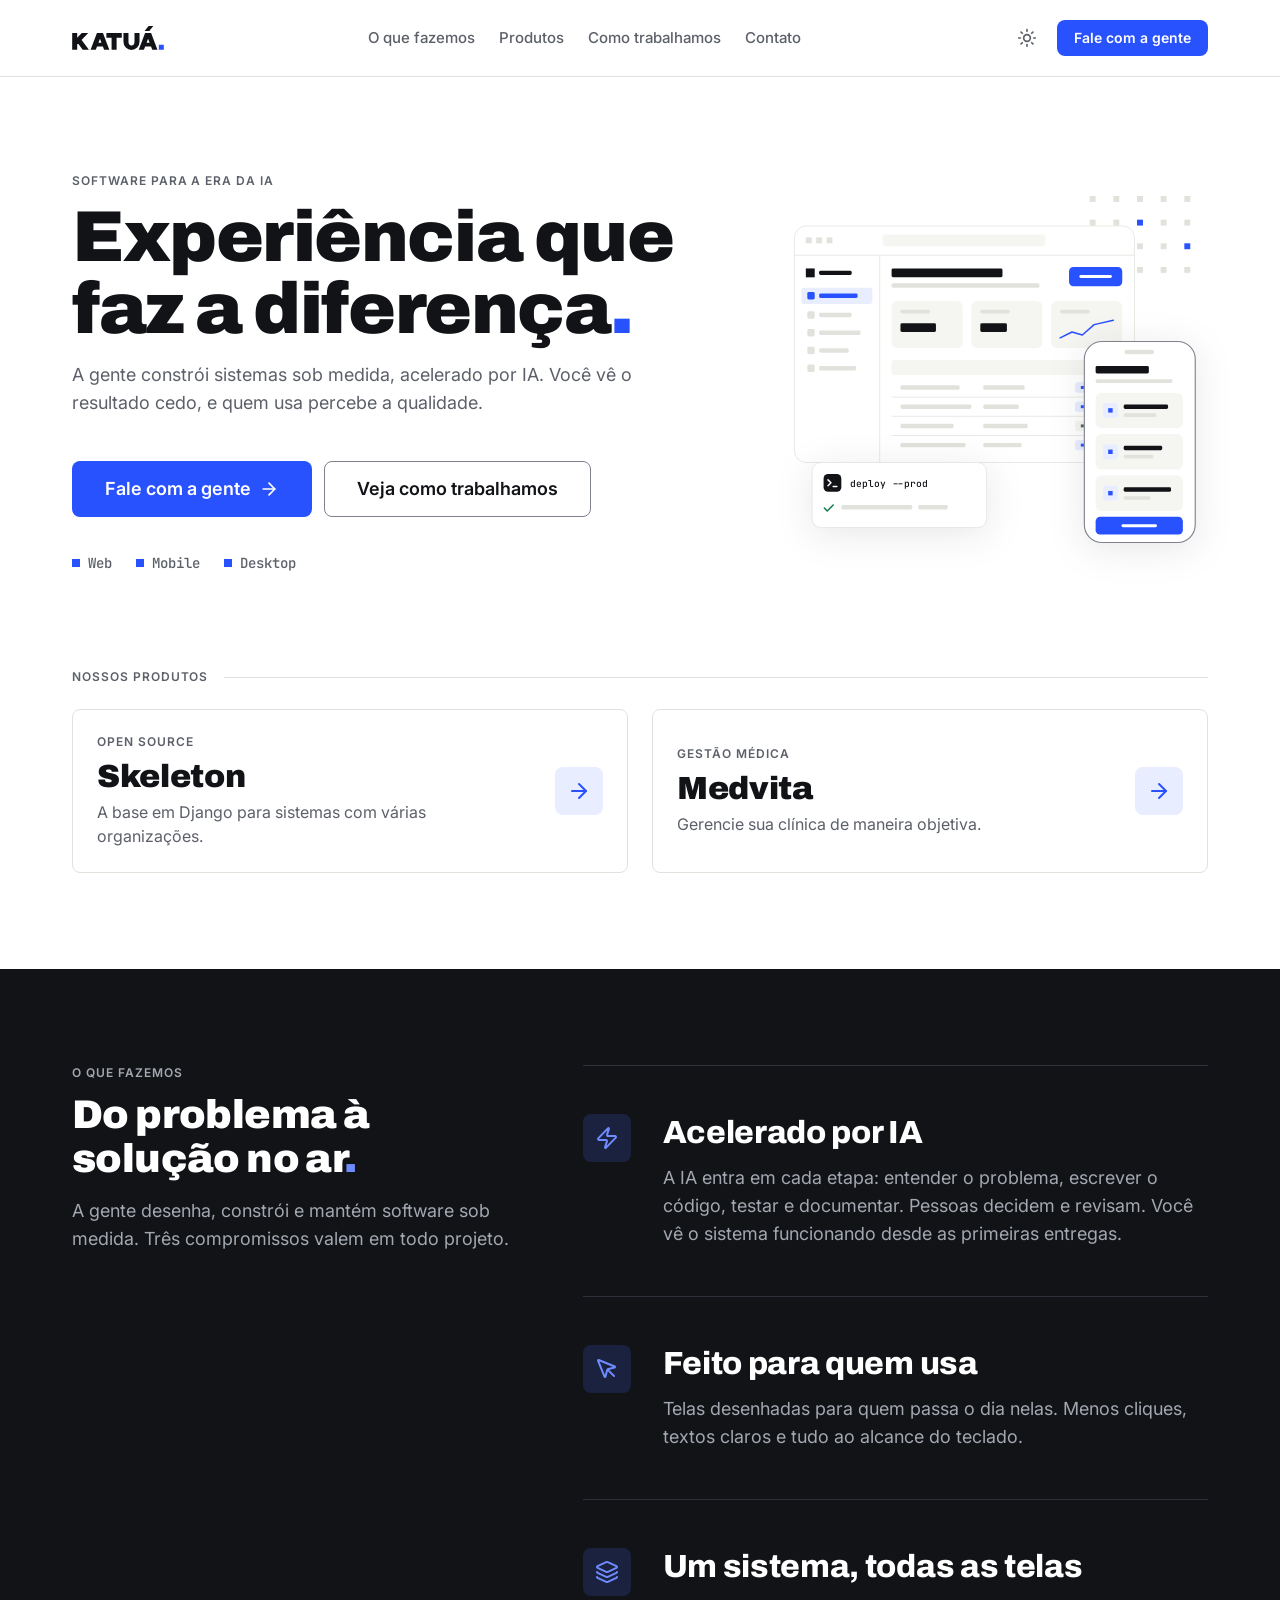
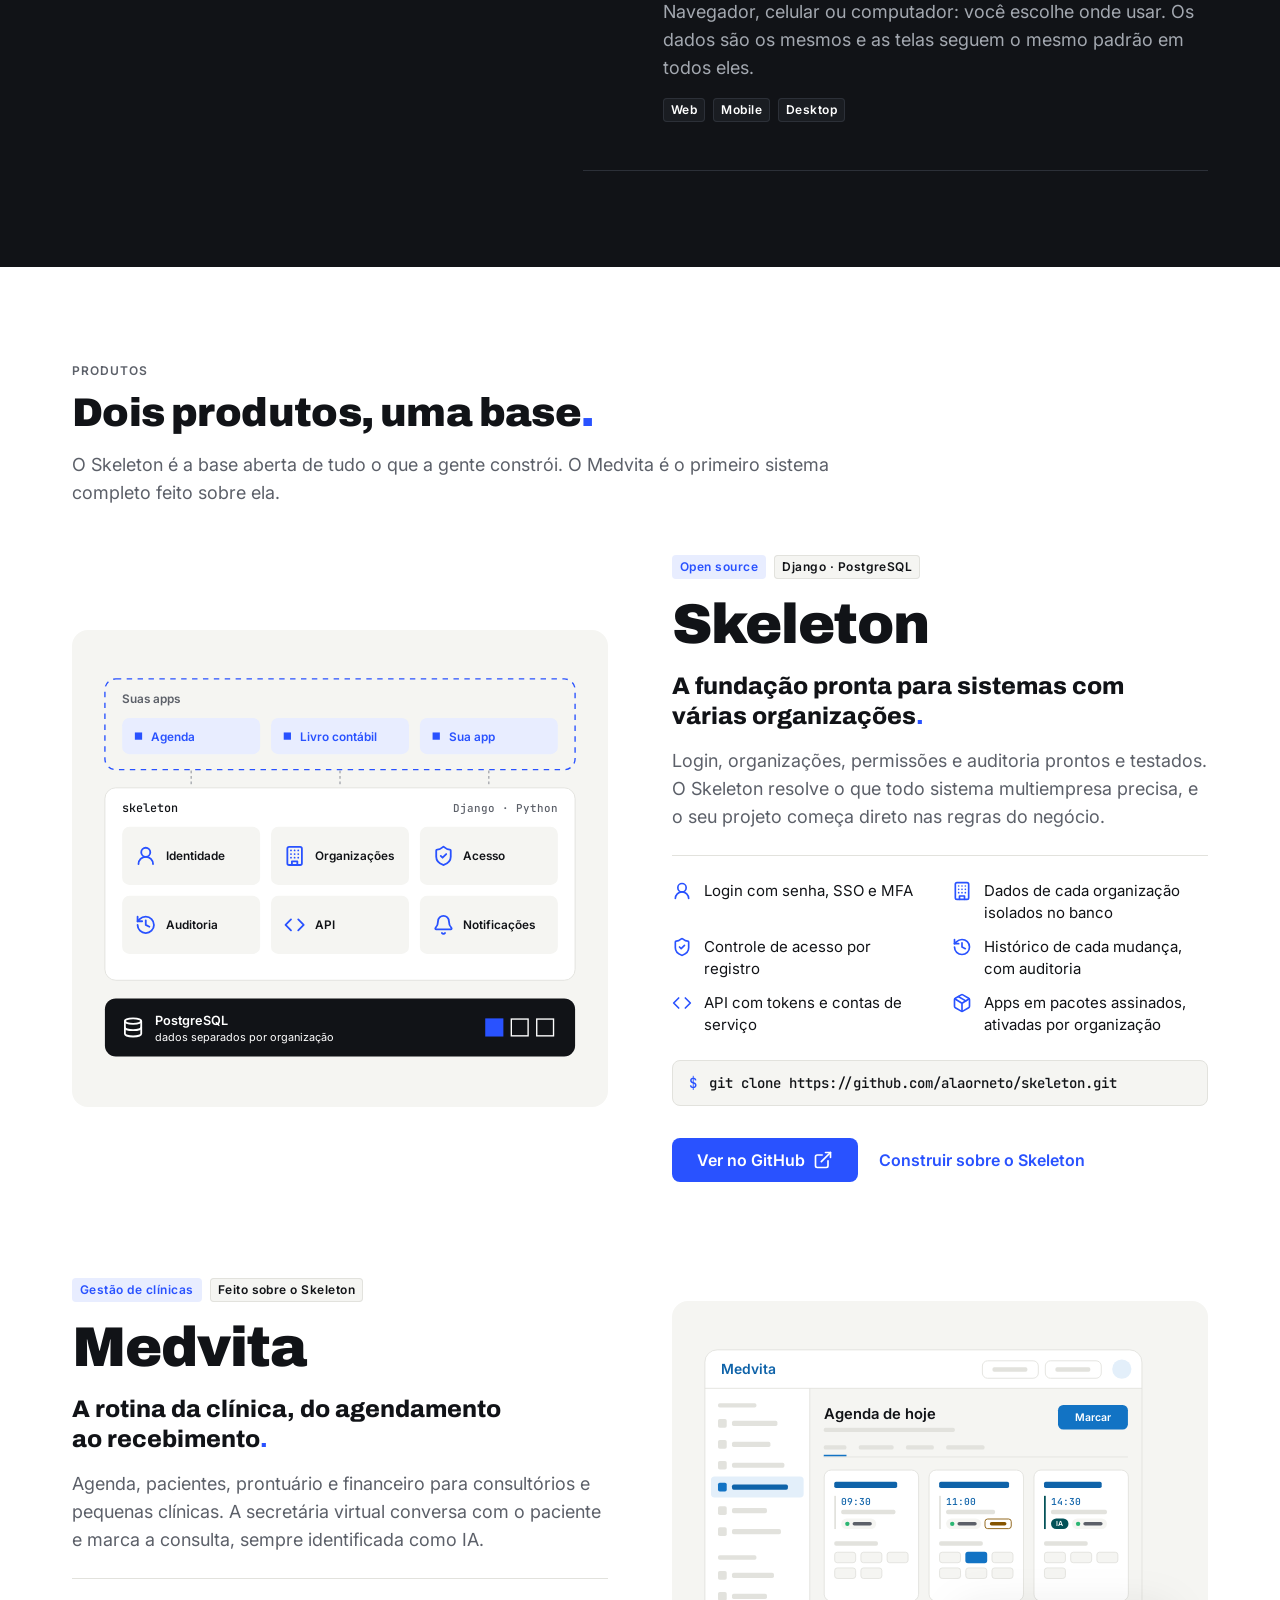
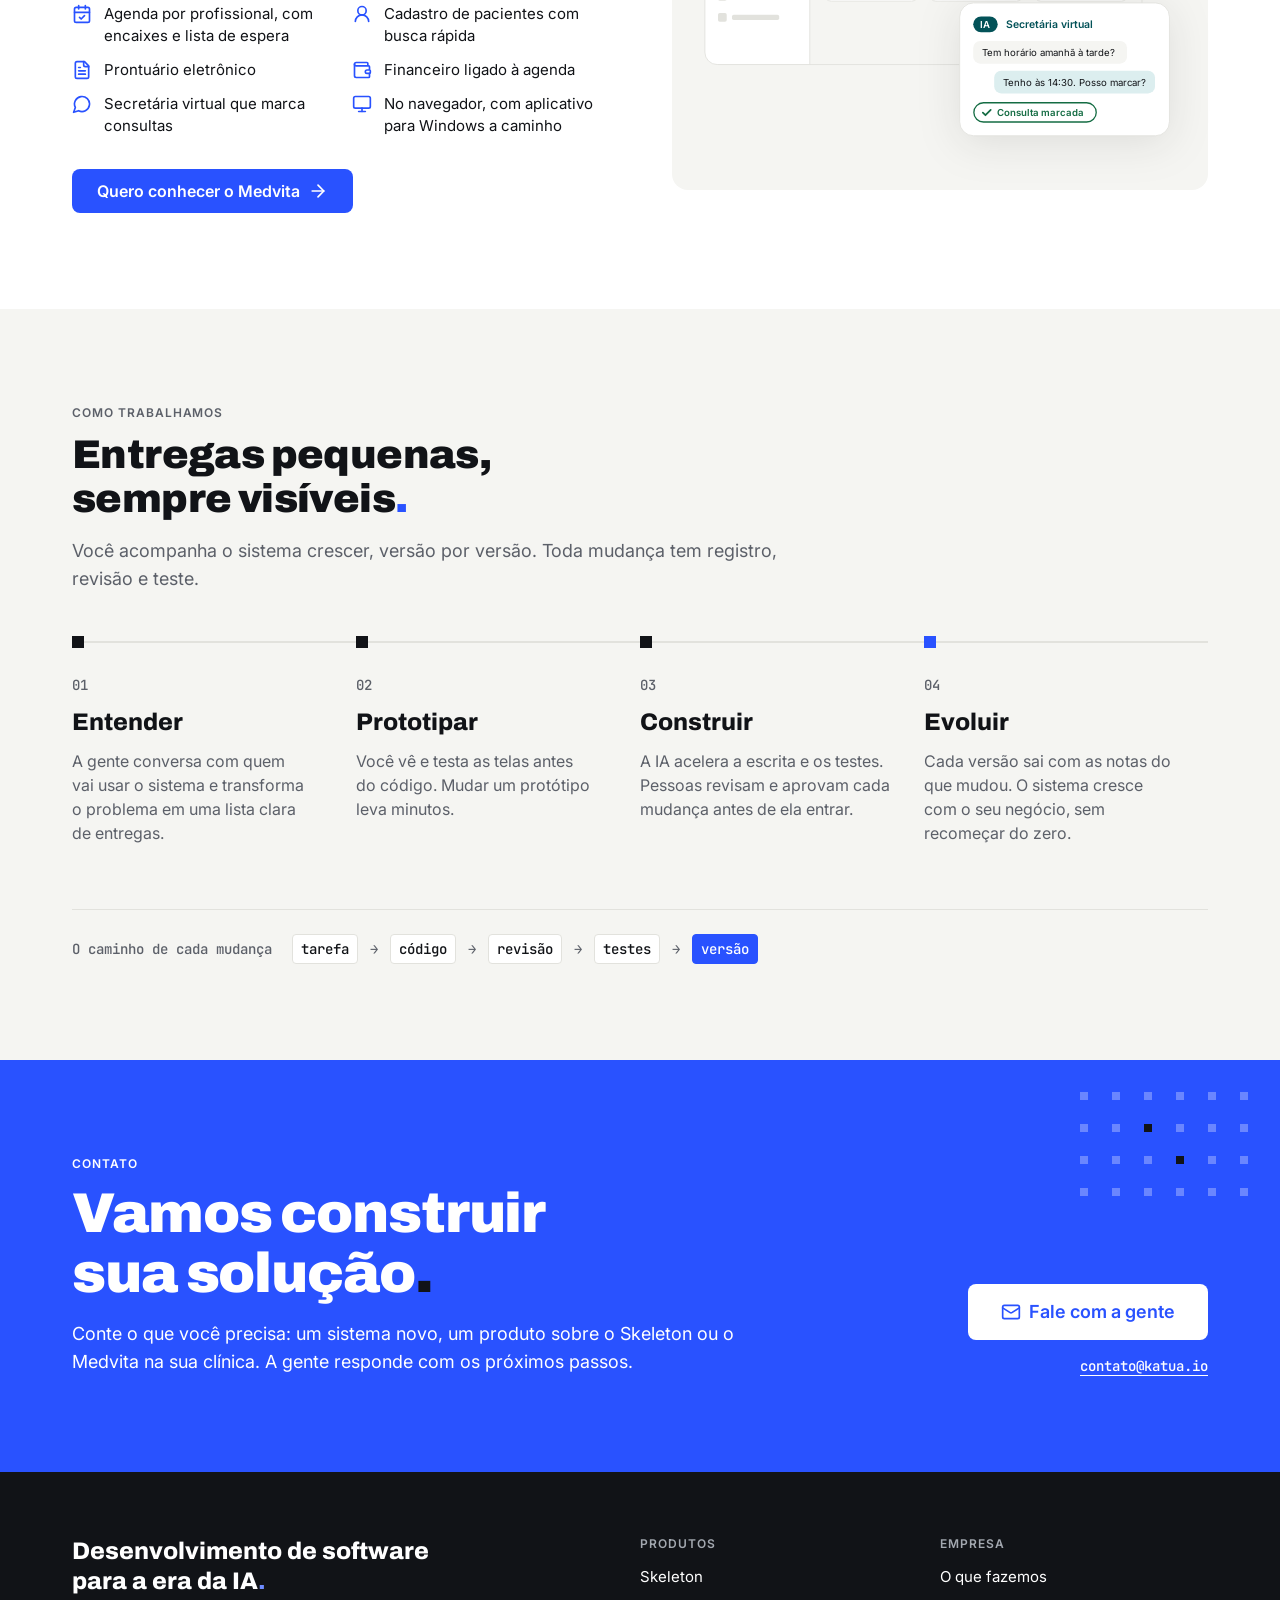
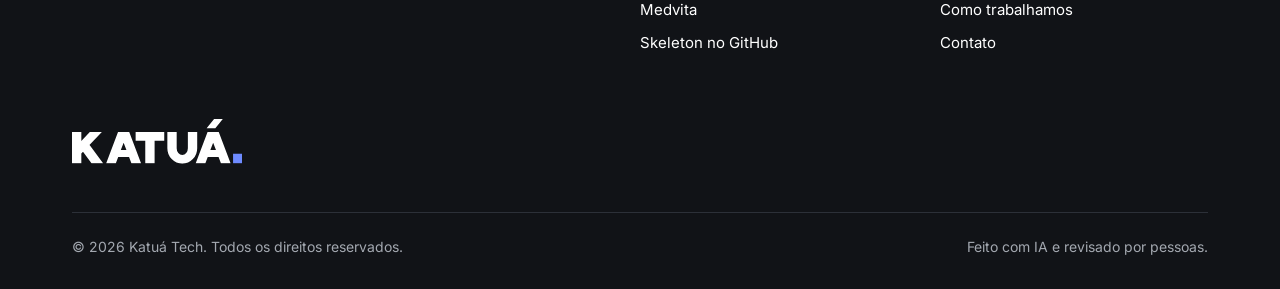
==== commit 75e040cb: "feat: revisar textos e definir o e-mail de contato Textos revisados pelo responsável: novo título da" ====
--- a/index.html
+++ b/index.html
@@ -95,10 +95,9 @@
         <div class="kt-st hero-copy">
           <div class="kt-eyebrow">Software para a era da IA</div>
           <h1 class="hero-title" id="hero-title">
-            <span>Software rápido<span class="kt-period" aria-hidden="true">.</span></span>
-            <span>Experiência clara<span class="kt-period" aria-hidden="true">.</span></span>
+            <span>Experiência que faz a diferença<span class="kt-period" aria-hidden="true">.</span></span>
           </h1>
-          <p class="kt-lead">A gente constrói sistemas sob medida, com IA em cada etapa. Você vê o sistema funcionando cedo, e quem usa não precisa de manual.</p>
+          <p class="kt-lead">A gente constrói sistemas sob medida, acelerado por IA. Você vê o resultado cedo, e quem usa percebe a qualidade.</p>
           <div class="hero-actions">
             <a class="kt-btn kt-btn-primary kt-btn-lg" href="#contato">Fale com a gente <svg class="icon icon-sm icon-move" aria-hidden="true"><use href="#i-arrow"/></svg></a>
             <a class="kt-btn kt-btn-secondary kt-btn-lg" href="#como-trabalhamos">Veja como trabalhamos</a>
@@ -211,9 +210,9 @@
           </a>
           <a class="teaser" href="#medvita">
             <span class="teaser-body">
-              <span class="kt-eyebrow">Gestão de clínicas</span>
+              <span class="kt-eyebrow">Gestão médica</span>
               <span class="teaser-name">Medvita</span>
-              <span class="teaser-text">Agenda, pacientes, prontuário e financeiro da sua clínica.</span>
+              <span class="teaser-text">Gerencie sua clínica de maneira objetiva.</span>
             </span>
             <span class="teaser-arrow" aria-hidden="true"><svg class="icon"><use href="#i-arrow"/></svg></span>
           </a>
@@ -227,7 +226,7 @@
       <div class="container pillars-grid">
         <div class="kt-st pillars-head">
           <div class="kt-eyebrow">O que fazemos</div>
-          <h2 class="kt-st-title kt-h1" id="fazemos-title">Do problema ao sistema no ar<span class="kt-period" aria-hidden="true">.</span></h2>
+          <h2 class="kt-st-title kt-h1" id="fazemos-title">Do problema à solução no ar<span class="kt-period" aria-hidden="true">.</span></h2>
           <p class="kt-lead">A gente desenha, constrói e mantém software sob medida. Três compromissos valem em todo projeto.</p>
         </div>
         <ul class="pillar-list">
@@ -525,15 +524,14 @@
     <div class="container cta-grid">
       <div class="kt-st">
         <div class="kt-eyebrow">Contato</div>
-        <h2 class="kt-st-title cta-title" id="contato-title">Vamos construir o seu sistema<span class="kt-period" aria-hidden="true">.</span></h2>
+        <h2 class="kt-st-title cta-title" id="contato-title">Vamos construir sua solução<span class="kt-period" aria-hidden="true">.</span></h2>
         <p class="kt-lead">Conte o que você precisa: um sistema novo, um produto sobre o Skeleton ou o Medvita na sua clínica. A gente responde com os próximos passos.</p>
       </div>
       <div class="cta-actions">
-        <!-- PENDENTE: confirmar o e-mail de contato oficial antes de publicar -->
-        <a class="kt-btn kt-btn-on-azul kt-btn-lg" href="mailto:contato@katua.tech?subject=Quero%20falar%20com%20a%20Katu%C3%A1">
+        <a class="kt-btn kt-btn-on-azul kt-btn-lg" href="mailto:contato@katua.io?subject=Quero%20falar%20com%20a%20Katu%C3%A1">
           <svg class="icon icon-sm" aria-hidden="true"><use href="#i-mail"/></svg> Fale com a gente
         </a>
-        <a class="cta-mail" href="mailto:contato@katua.tech">contato@katua.tech</a>
+        <a class="cta-mail" href="mailto:contato@katua.io">contato@katua.io</a>
       </div>
     </div>
   </section>
--- a/assets/css/site.css
+++ b/assets/css/site.css
@@ -330,5 +330,5 @@
 .footer-col ul { list-style: none; margin: 0; padding: 0; display: grid; gap: var(--space-2); }
 .footer-col a { color: var(--ink); text-decoration: none; font-size: 15px; }
 .footer-col a:hover { color: var(--azul); text-decoration: underline; text-underline-offset: 4px; }
-.footer-wordmark { display: block; width: 100%; height: auto; aspect-ratio: 547.9 / 143.5; margin-top: var(--space-16); color: var(--ink); }
+.footer-wordmark { display: block; width: 15%; height: auto; aspect-ratio: 547.9 / 143.5; margin-top: var(--space-16); color: var(--ink); }
 .footer-bottom { margin-top: var(--space-12); padding-top: var(--space-6); border-top: 1px solid var(--line); display: flex; flex-wrap: wrap; justify-content: space-between; gap: var(--space-3); font-size: 14px; line-height: 20px; color: var(--ink-muted); }
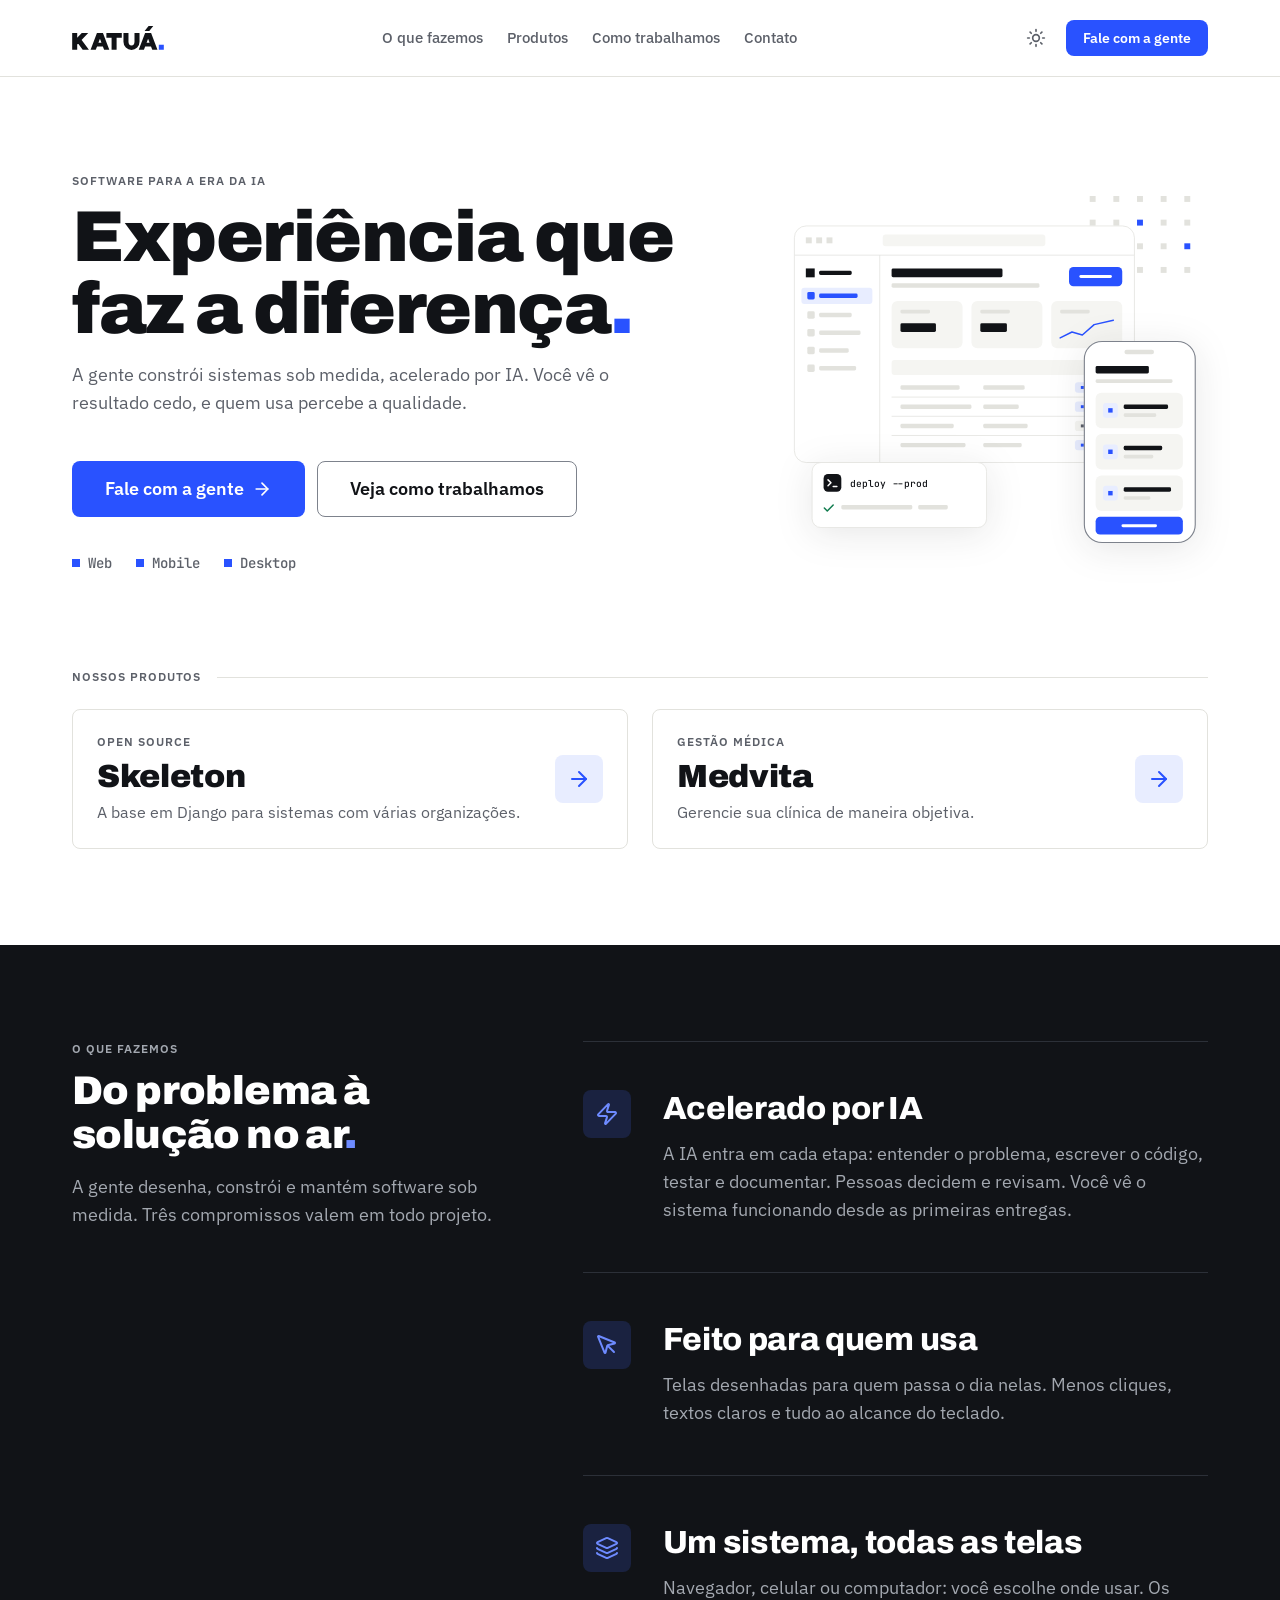
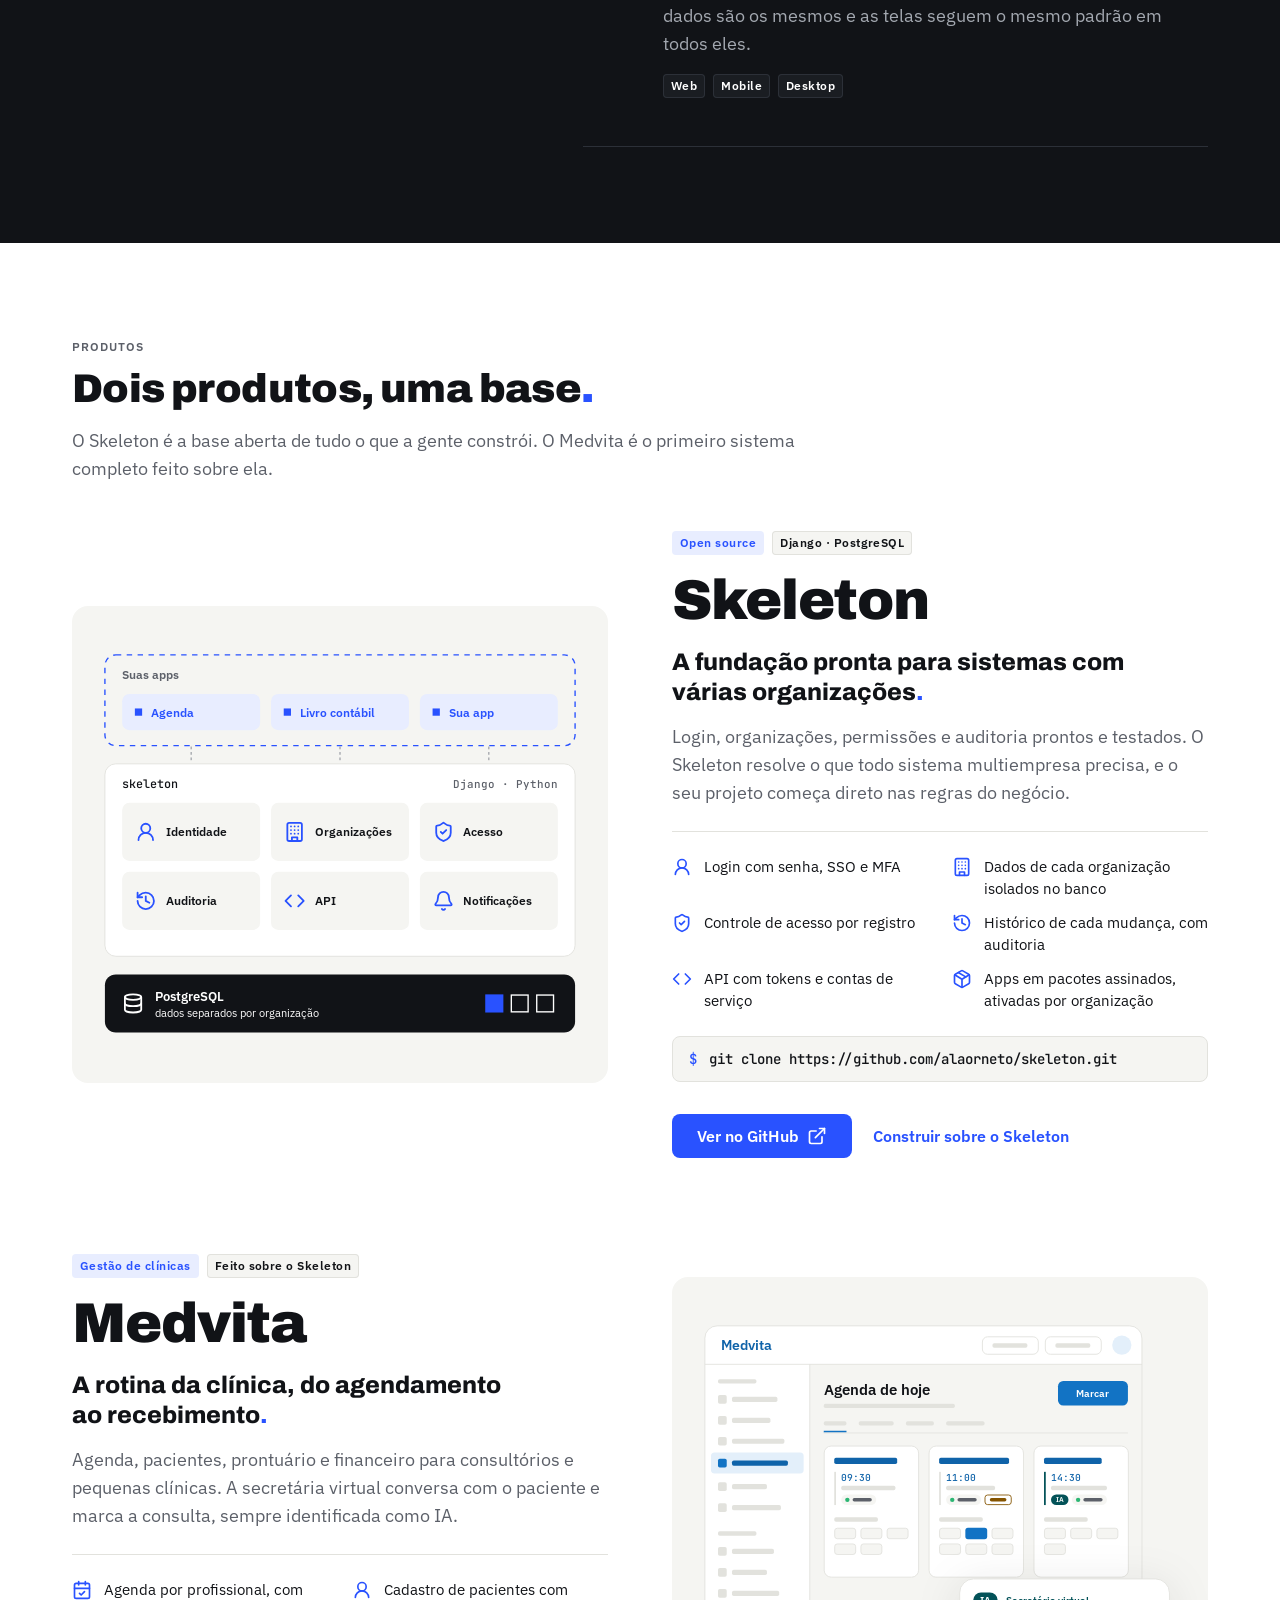
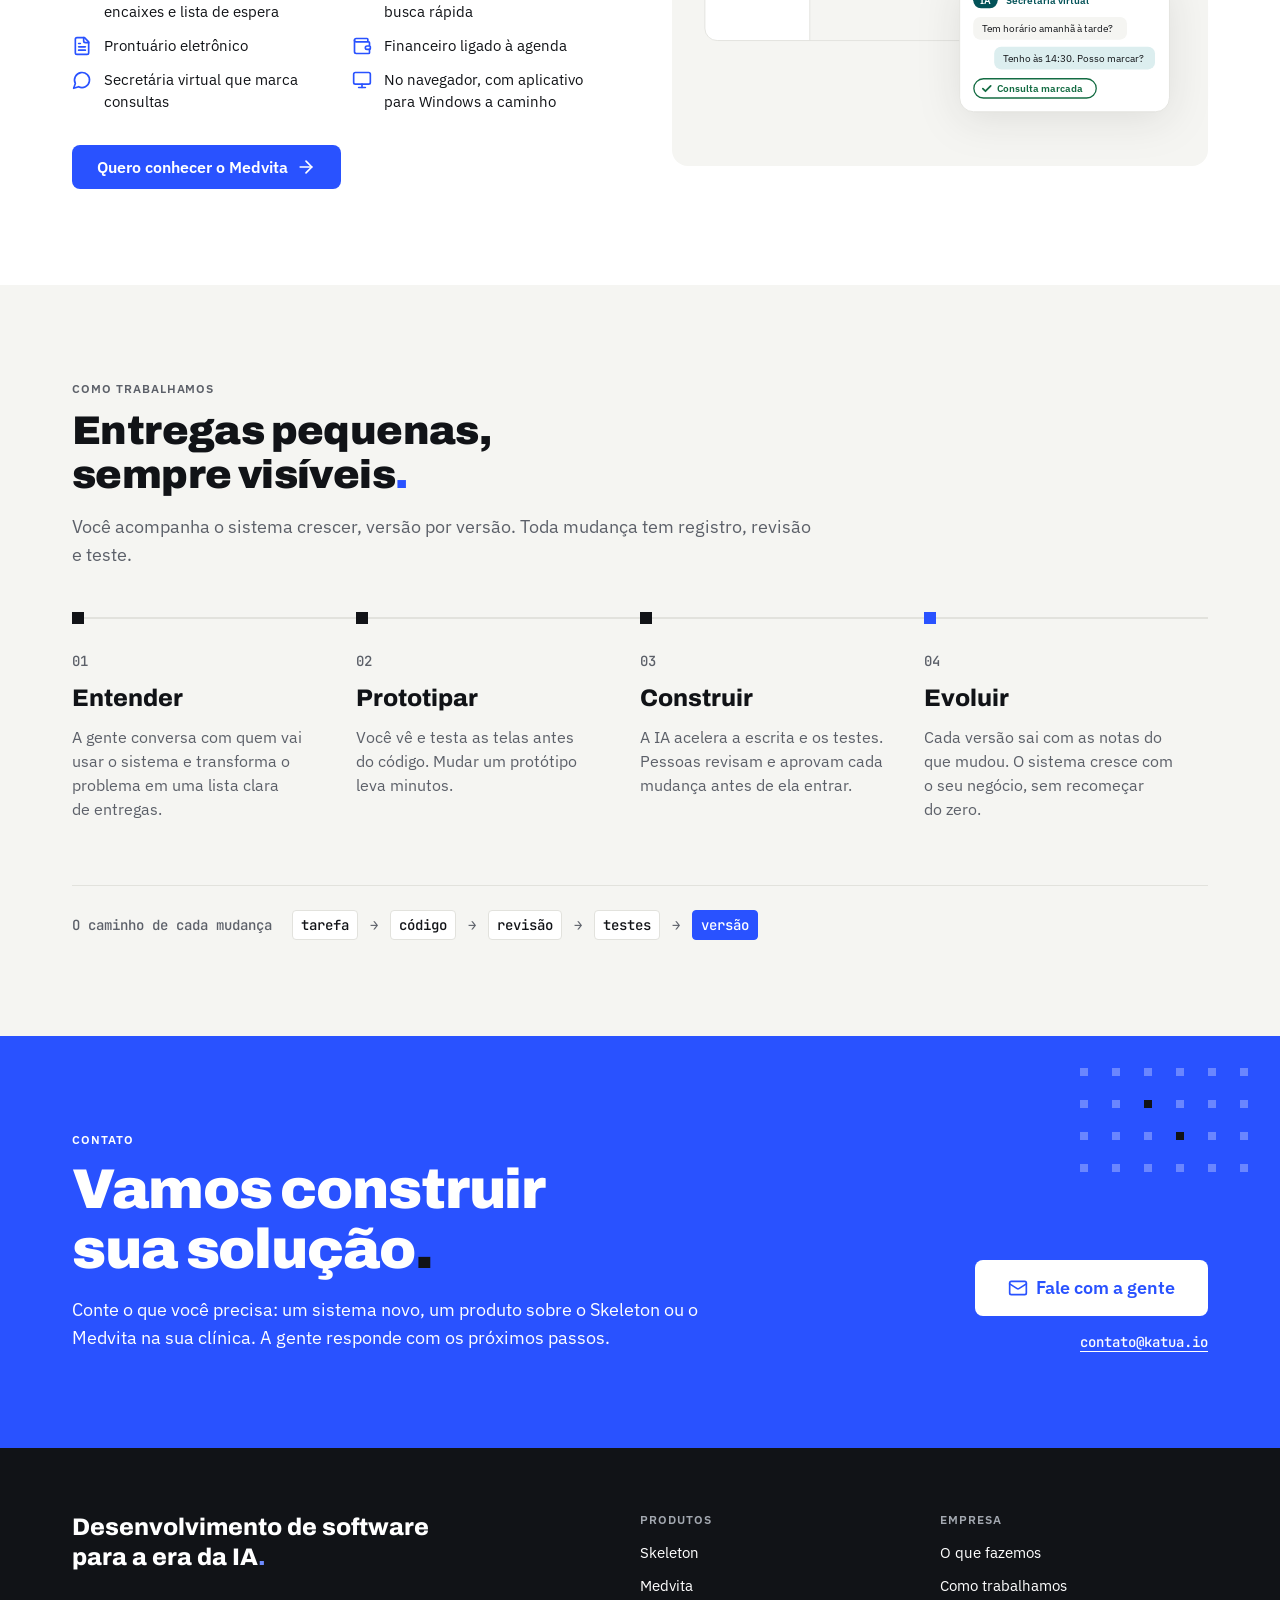
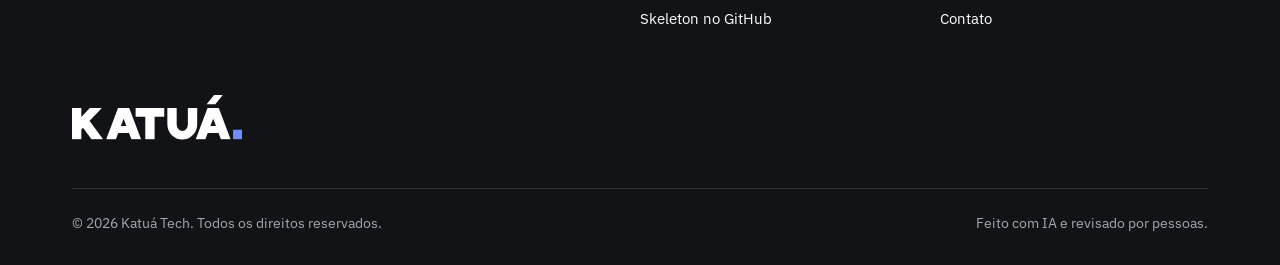
==== commit 10dbe1dc: "feat: trocar a fonte de texto para IBM Plex Sans O texto do site (fora títulos e código) passa a usa" ====
--- a/index.html
+++ b/index.html
@@ -18,7 +18,7 @@
   </script>
   <link rel="preconnect" href="https://fonts.googleapis.com">
   <link rel="preconnect" href="https://fonts.gstatic.com" crossorigin>
-  <link rel="stylesheet" href="https://fonts.googleapis.com/css2?family=Archivo:wght@800;900&family=Inter:wght@400;500;600;700&family=JetBrains+Mono:wght@500&display=swap">
+  <link rel="stylesheet" href="https://fonts.googleapis.com/css2?family=Archivo:wght@800;900&family=IBM+Plex+Sans:wght@400;500;600;700&family=JetBrains+Mono:wght@500&display=swap">
   <link rel="stylesheet" href="assets/css/tokens.css">
   <link rel="stylesheet" href="assets/css/components.css">
   <link rel="stylesheet" href="assets/css/site.css">
--- a/assets/css/tokens.css
+++ b/assets/css/tokens.css
@@ -30,7 +30,7 @@
 
   /* Tipografia */
   --font-display: Archivo, system-ui, sans-serif;
-  --font-sans: Inter, system-ui, -apple-system, "Segoe UI", sans-serif;
+  --font-sans: "IBM Plex Sans", system-ui, -apple-system, "Segoe UI", sans-serif;
   --font-mono: "JetBrains Mono", ui-monospace, Menlo, monospace;
 
   /* Espaçamento (base 4px) */
--- a/assets/css/site.css
+++ b/assets/css/site.css
@@ -330,5 +330,5 @@
 .footer-col ul { list-style: none; margin: 0; padding: 0; display: grid; gap: var(--space-2); }
 .footer-col a { color: var(--ink); text-decoration: none; font-size: 15px; }
 .footer-col a:hover { color: var(--azul); text-decoration: underline; text-underline-offset: 4px; }
-.footer-wordmark { display: block; width: 15%; height: auto; aspect-ratio: 547.9 / 143.5; margin-top: var(--space-16); color: var(--ink); }
+.footer-wordmark { display: block; width: max(15%, 96px); height: auto; aspect-ratio: 547.9 / 143.5; margin-top: var(--space-16); color: var(--ink); }
 .footer-bottom { margin-top: var(--space-12); padding-top: var(--space-6); border-top: 1px solid var(--line); display: flex; flex-wrap: wrap; justify-content: space-between; gap: var(--space-3); font-size: 14px; line-height: 20px; color: var(--ink-muted); }
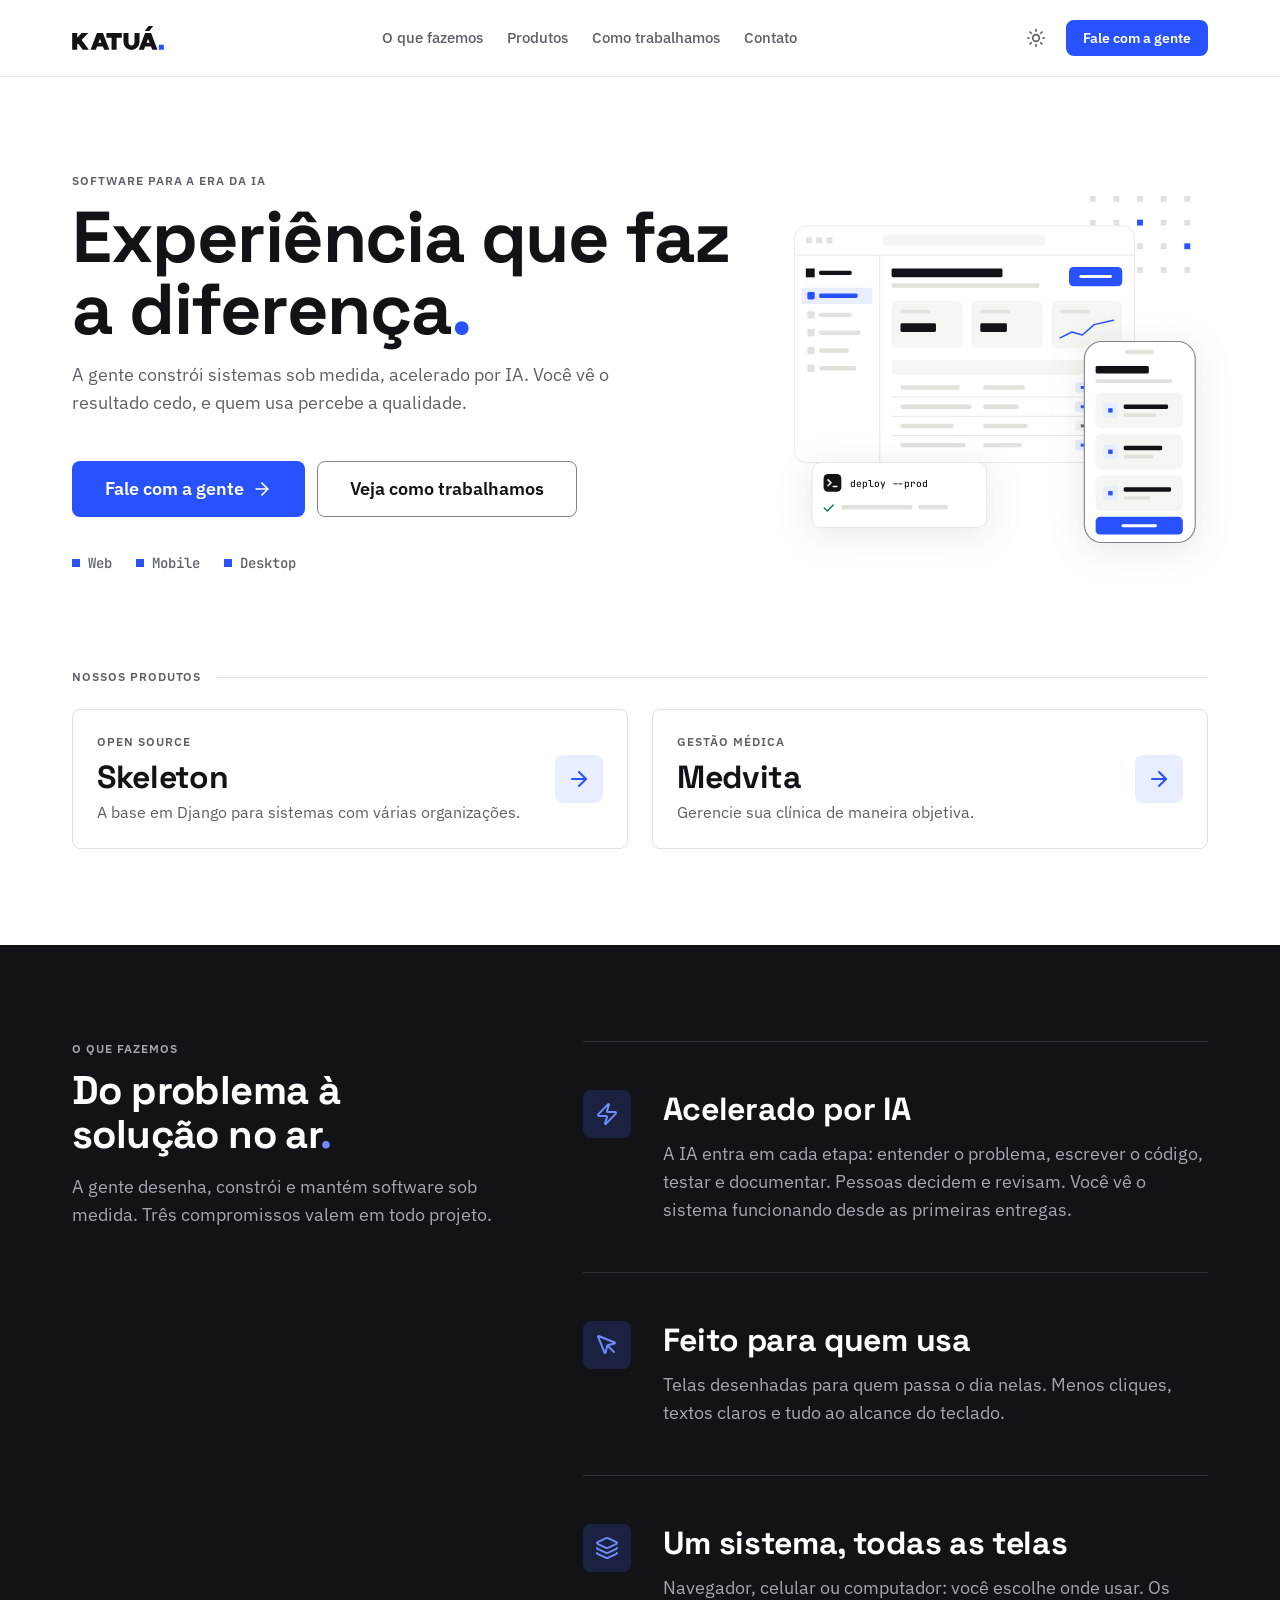
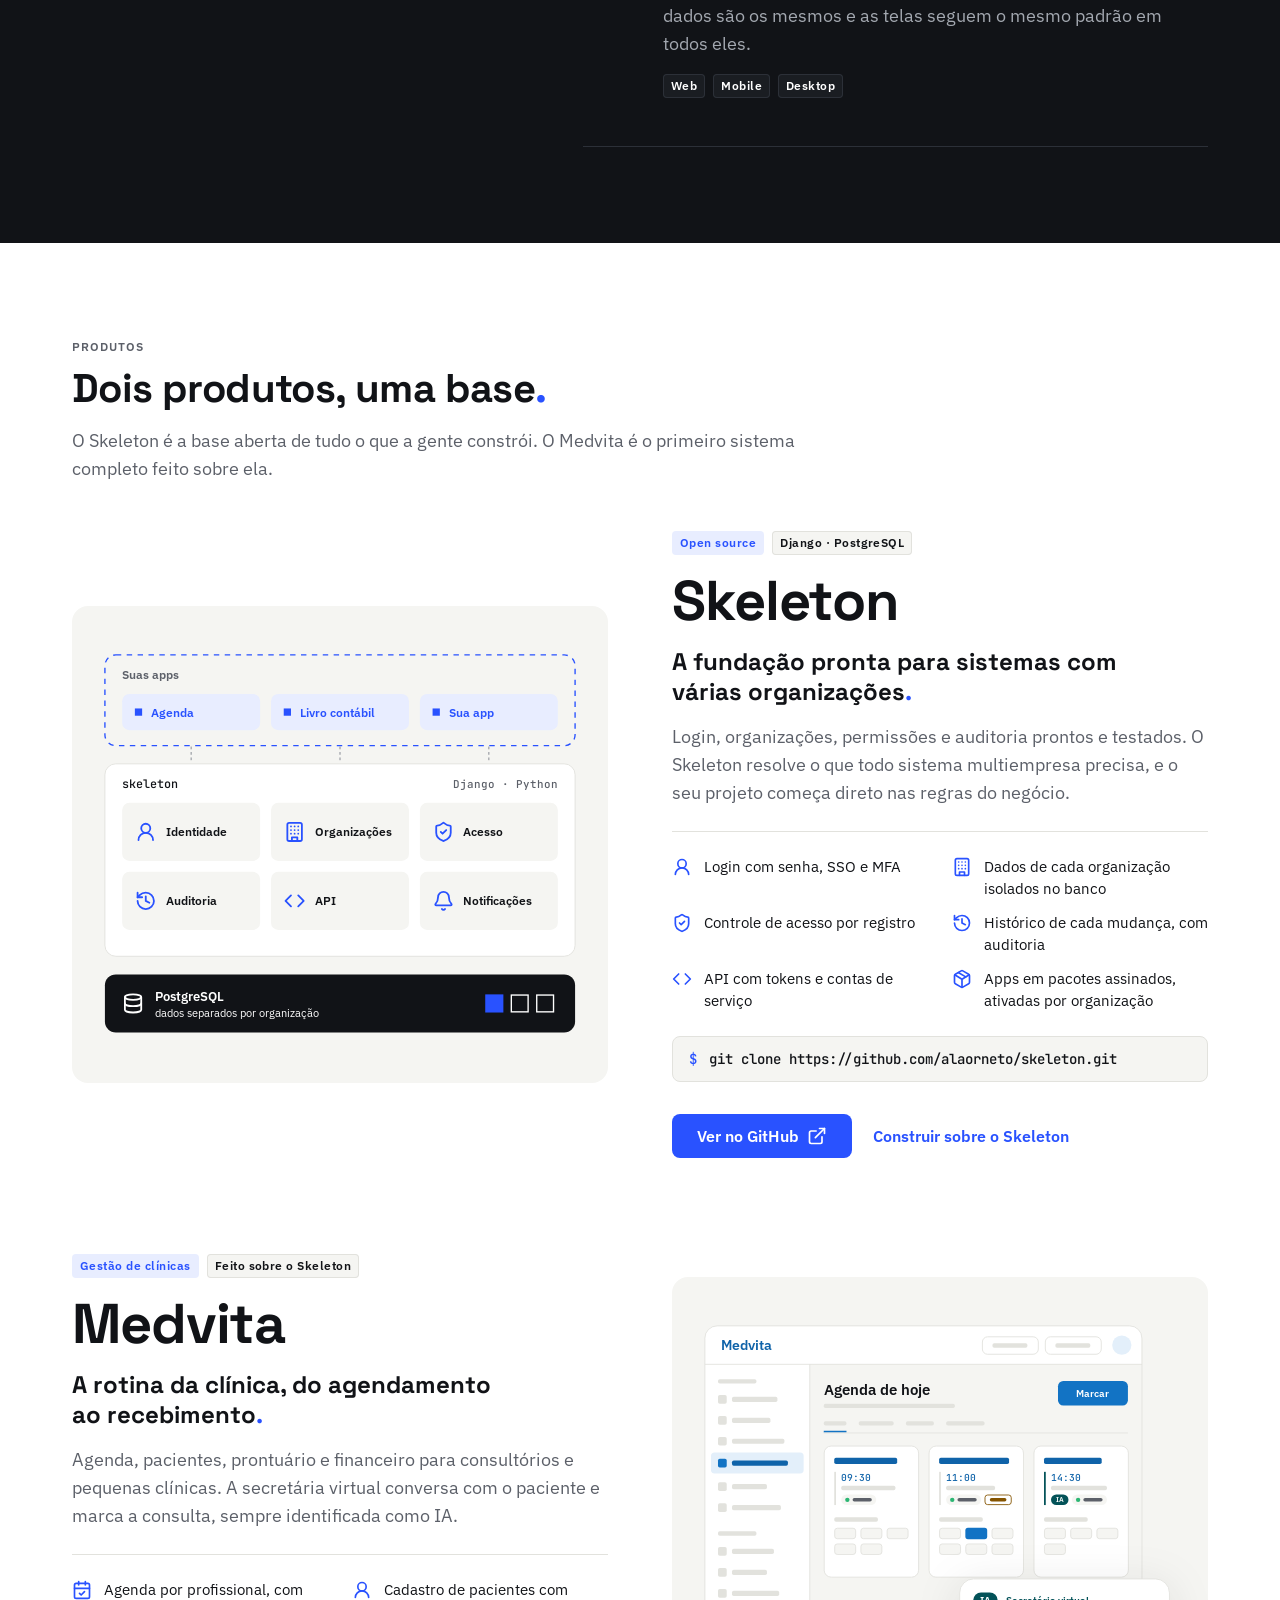
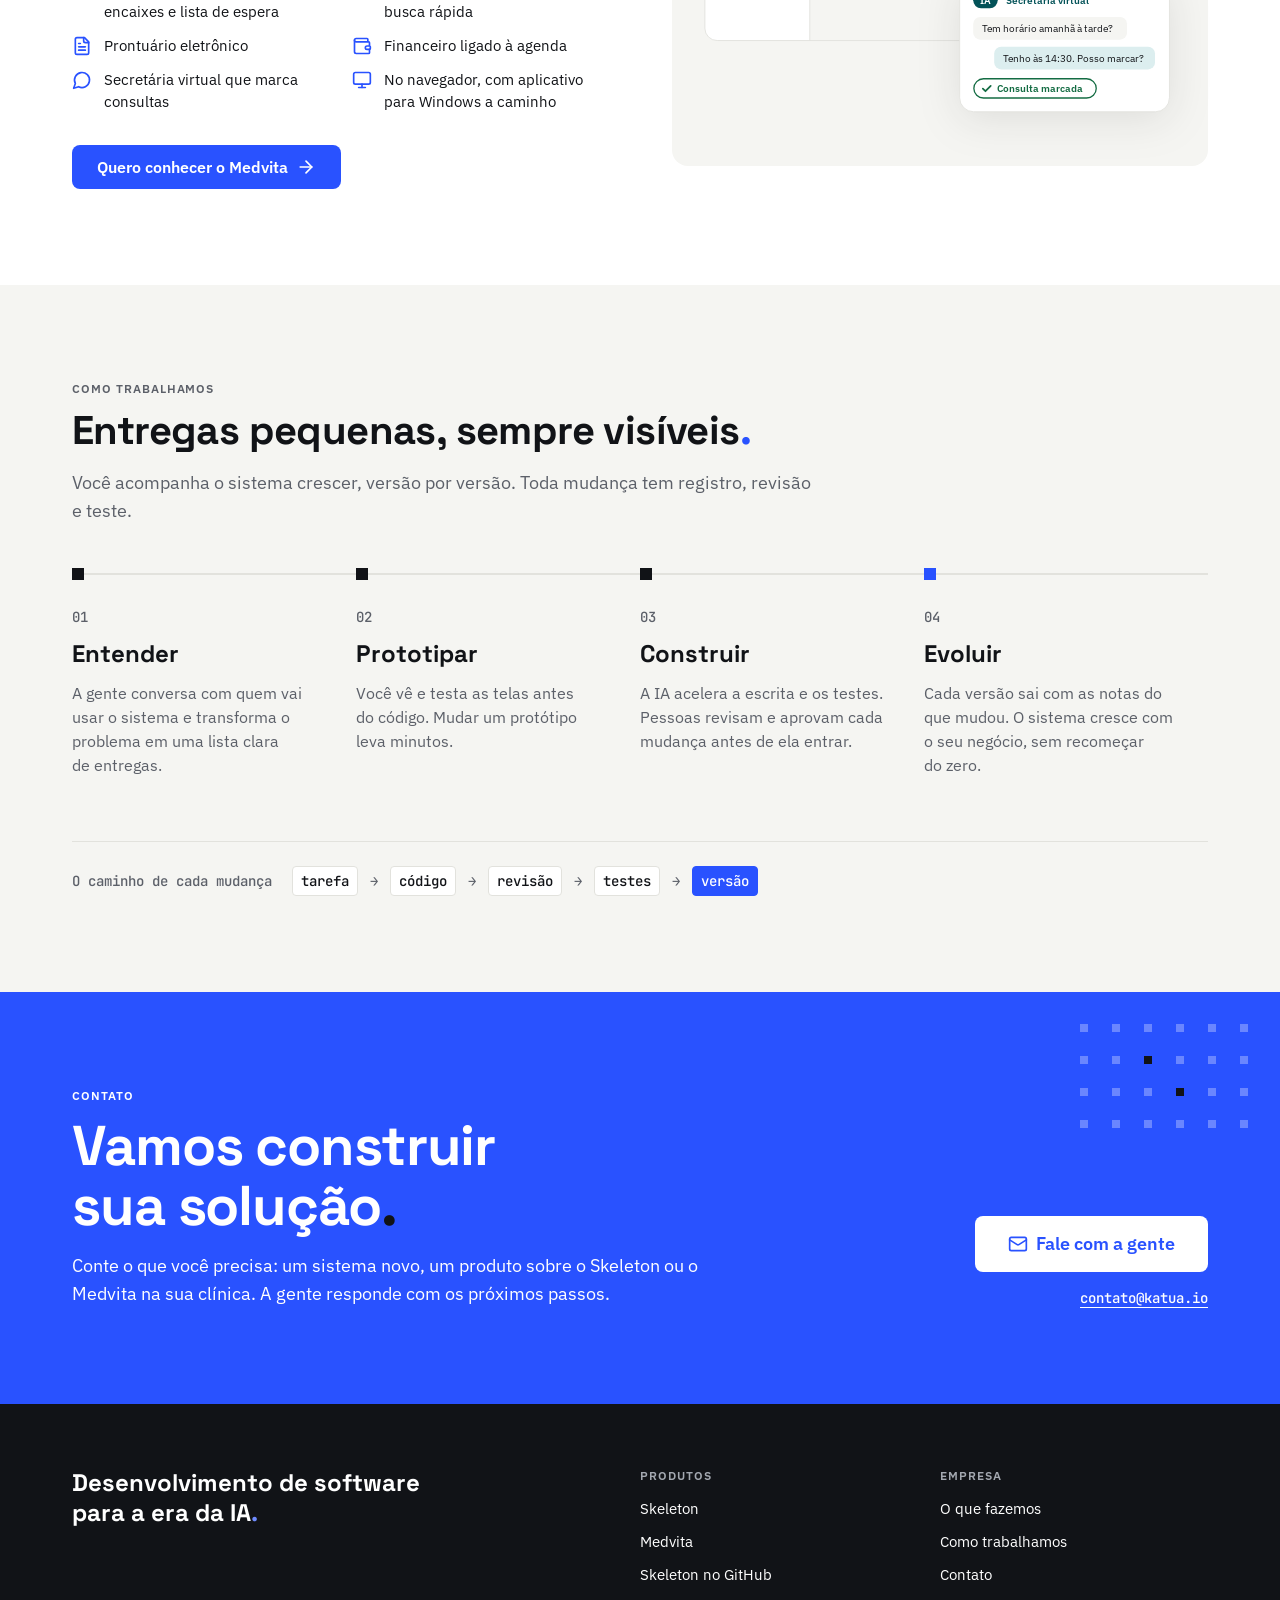
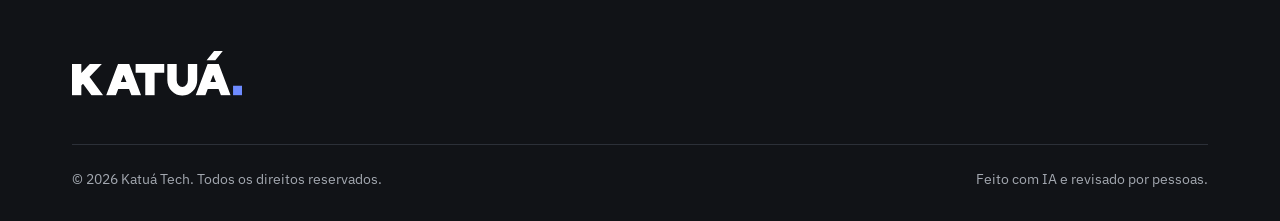
==== commit b2a15026: "feat: trocar a fonte dos títulos para Space Grotesk A Archivo, larga e arredondada, não combinava co" ====
--- a/index.html
+++ b/index.html
@@ -18,7 +18,7 @@
   </script>
   <link rel="preconnect" href="https://fonts.googleapis.com">
   <link rel="preconnect" href="https://fonts.gstatic.com" crossorigin>
-  <link rel="stylesheet" href="https://fonts.googleapis.com/css2?family=Archivo:wght@800;900&family=IBM+Plex+Sans:wght@400;500;600;700&family=JetBrains+Mono:wght@500&display=swap">
+  <link rel="stylesheet" href="https://fonts.googleapis.com/css2?family=Space+Grotesk:wght@700&family=IBM+Plex+Sans:wght@400;500;600;700&family=JetBrains+Mono:wght@500&display=swap">
   <link rel="stylesheet" href="assets/css/tokens.css">
   <link rel="stylesheet" href="assets/css/components.css">
   <link rel="stylesheet" href="assets/css/site.css">
--- a/assets/css/tokens.css
+++ b/assets/css/tokens.css
@@ -29,7 +29,7 @@
   --shadow-md: 0 8px 24px rgba(17, 19, 23, 0.10);
 
   /* Tipografia */
-  --font-display: Archivo, system-ui, sans-serif;
+  --font-display: "Space Grotesk", system-ui, sans-serif;
   --font-sans: "IBM Plex Sans", system-ui, -apple-system, "Segoe UI", sans-serif;
   --font-mono: "JetBrains Mono", ui-monospace, Menlo, monospace;
 
--- a/assets/css/components.css
+++ b/assets/css/components.css
@@ -31,8 +31,8 @@
 .kt-st-center { align-items: center; text-align: center; margin-left: auto; margin-right: auto; }
 .kt-eyebrow { font-size: 12px; line-height: 16px; font-weight: 600; letter-spacing: .08em; text-transform: uppercase; color: var(--ink-muted); }
 .kt-st-title { margin: 0; font-family: var(--font-display); color: var(--ink); }
-.kt-display { font-size: 56px; line-height: 60px; font-weight: 900; letter-spacing: -.02em; }
-.kt-h1 { font-size: 40px; line-height: 44px; font-weight: 900; letter-spacing: -.015em; }
+.kt-display { font-size: 56px; line-height: 60px; font-weight: 700; letter-spacing: -.02em; }
+.kt-h1 { font-size: 40px; line-height: 44px; font-weight: 700; letter-spacing: -.015em; }
 @media (min-width: 1024px) { .kt-display { font-size: 72px; line-height: 72px; } }
 @media (max-width: 600px) { .kt-h1 { font-size: 32px; line-height: 38px; } .kt-display { font-size: 44px; line-height: 48px; } }
 .kt-period { color: var(--azul); }
@@ -41,7 +41,7 @@
 /* Card */
 .kt-card { display: flex; flex-direction: column; gap: var(--space-3); box-sizing: border-box; padding: var(--space-6); background: var(--surface-raised); border: 1px solid var(--line); border-radius: var(--radius-md); color: var(--ink); text-decoration: none; transition: box-shadow .15s ease, border-color .15s ease; }
 .kt-card-link:hover { border-color: var(--line-strong); box-shadow: var(--shadow-md); }
-.kt-card-title { margin: 0; font-family: var(--font-display); font-size: 24px; line-height: 30px; font-weight: 800; }
+.kt-card-title { margin: 0; font-family: var(--font-display); font-size: 24px; line-height: 30px; font-weight: 700; }
 .kt-card-body { color: var(--ink-muted); font-size: 16px; line-height: 24px; }
 .kt-card-cta { margin-top: auto; padding-top: var(--space-2); color: var(--azul); font-weight: 600; }
 
--- a/assets/css/site.css
+++ b/assets/css/site.css
@@ -175,7 +175,7 @@
 @media (min-width: 1280px) { .hero-grid { grid-template-columns: minmax(0, 690px) minmax(0, 1fr); } }
 .hero-copy { max-width: none; }
 .hero-copy .kt-lead { max-width: 560px; }
-.hero-title { margin: 0; font-family: var(--font-display); font-weight: 900; letter-spacing: -.02em; font-size: 44px; line-height: 48px; color: var(--ink); text-wrap: initial; }
+.hero-title { margin: 0; font-family: var(--font-display); font-weight: 700; letter-spacing: -.02em; font-size: 44px; line-height: 48px; color: var(--ink); text-wrap: initial; }
 @media (min-width: 601px) { .hero-title { font-size: 56px; line-height: 60px; } }
 @media (min-width: 1280px) { .hero-title { font-size: 72px; line-height: 72px; } }
 .hero-title > span { display: block; }
@@ -196,7 +196,7 @@
 .teaser { display: grid; grid-template-columns: 1fr auto; align-items: center; gap: var(--space-6); padding: var(--space-6); background: var(--surface-raised); border: 1px solid var(--line); border-radius: var(--radius-md); color: var(--ink); text-decoration: none; transition: box-shadow .15s ease, border-color .15s ease; }
 .teaser:hover { color: var(--ink); border-color: var(--line-strong); box-shadow: var(--shadow-md); }
 .teaser-body { display: flex; flex-direction: column; gap: var(--space-1); }
-.teaser-name { font-family: var(--font-display); font-weight: 900; font-size: 32px; line-height: 38px; letter-spacing: -.01em; margin-top: var(--space-1); }
+.teaser-name { font-family: var(--font-display); font-weight: 700; font-size: 32px; line-height: 38px; letter-spacing: -.01em; margin-top: var(--space-1); }
 .teaser-text { color: var(--ink-muted); font-size: 16px; line-height: 24px; }
 .teaser-arrow { display: inline-flex; align-items: center; justify-content: center; width: 48px; height: 48px; border-radius: var(--radius-md); background: var(--azul-suave); color: var(--azul); transition: background-color .15s ease, color .15s ease; }
 .teaser:hover .teaser-arrow { background: var(--azul); color: var(--on-azul); }
@@ -212,7 +212,7 @@
 .pillar:last-child { border-bottom: 1px solid var(--line); }
 @media (min-width: 768px) { .pillar { gap: var(--space-8); padding: var(--space-12) 0; } }
 .pillar-icon { display: inline-flex; align-items: center; justify-content: center; width: 48px; height: 48px; border-radius: var(--radius-md); background: var(--azul-suave); color: var(--azul); }
-.pillar h3 { margin: 0; font-family: var(--font-display); font-weight: 800; font-size: 24px; line-height: 30px; }
+.pillar h3 { margin: 0; font-family: var(--font-display); font-weight: 700; font-size: 24px; line-height: 30px; }
 @media (min-width: 768px) { .pillar h3 { font-size: 32px; line-height: 38px; letter-spacing: -.01em; } }
 .pillar p { margin-top: var(--space-3); color: var(--ink-muted); font-size: 18px; line-height: 28px; max-width: 560px; }
 .platforms { display: flex; flex-wrap: wrap; gap: var(--space-2); margin-top: var(--space-4); }
@@ -226,9 +226,9 @@
 }
 .product-copy { display: flex; flex-direction: column; gap: var(--space-4); }
 .product-tags { display: flex; flex-wrap: wrap; gap: var(--space-2); }
-.product-name { margin: 0; font-family: var(--font-display); font-weight: 900; font-size: 40px; line-height: 44px; letter-spacing: -.015em; }
+.product-name { margin: 0; font-family: var(--font-display); font-weight: 700; font-size: 40px; line-height: 44px; letter-spacing: -.015em; }
 @media (min-width: 768px) { .product-name { font-size: 56px; line-height: 60px; letter-spacing: -.02em; } }
-.product-tagline { margin: 0; font-family: var(--font-display); font-weight: 800; font-size: 24px; line-height: 30px; }
+.product-tagline { margin: 0; font-family: var(--font-display); font-weight: 700; font-size: 24px; line-height: 30px; }
 .product-body { color: var(--ink-muted); font-size: 18px; line-height: 28px; max-width: 560px; }
 .features { list-style: none; margin: var(--space-2) 0 0; padding: var(--space-6) 0 0; border-top: 1px solid var(--line); display: grid; gap: var(--space-3) var(--space-6); }
 @media (min-width: 600px) { .features { grid-template-columns: 1fr 1fr; } }
@@ -262,7 +262,7 @@
 .il-icon-inverse { stroke: var(--on-inverse); }
 .il-text { font-family: var(--font-sans); font-weight: 600; }
 .il-text-mono { font-family: var(--font-mono); font-weight: 500; }
-.il-text-display { font-family: var(--font-display); font-weight: 800; }
+.il-text-display { font-family: var(--font-display); font-weight: 700; }
 .il-shadow { filter: drop-shadow(var(--shadow-md)); }
 .mv-blue { fill: var(--mv-blue); }
 .mv-blue-soft { fill: var(--mv-blue-soft); }
@@ -286,7 +286,7 @@
 .step::before { content: ""; position: absolute; top: -7px; left: 0; width: 12px; height: 12px; background: var(--ink); }
 .step:last-child::before { background: var(--azul); }
 .step-num { font-family: var(--font-mono); font-size: 14px; line-height: 20px; font-weight: 500; color: var(--ink-muted); }
-.step h3 { margin: 0; font-family: var(--font-display); font-size: 24px; line-height: 30px; font-weight: 800; }
+.step h3 { margin: 0; font-family: var(--font-display); font-size: 24px; line-height: 30px; font-weight: 700; }
 .step p { color: var(--ink-muted); }
 .flow { margin-top: var(--space-16); padding-top: var(--space-6); border-top: 1px solid var(--line); display: flex; flex-wrap: wrap; align-items: center; gap: var(--space-2) var(--space-3); font-family: var(--font-mono); font-size: 14px; line-height: 20px; font-weight: 500; color: var(--ink-muted); }
 .flow-label { margin-right: var(--space-2); }
@@ -308,7 +308,7 @@
 .cta-grid { position: relative; display: grid; gap: var(--space-8); align-items: end; }
 @media (min-width: 1024px) { .cta-grid { grid-template-columns: 3fr 2fr; } }
 .cta .kt-period { color: var(--cta-period); }
-.cta-title { font-size: 40px; line-height: 44px; font-weight: 900; letter-spacing: -.015em; }
+.cta-title { font-size: 40px; line-height: 44px; font-weight: 700; letter-spacing: -.015em; }
 @media (min-width: 768px) { .cta-title { font-size: 56px; line-height: 60px; letter-spacing: -.02em; } }
 .cta-actions { display: flex; flex-direction: column; gap: var(--space-4); align-items: flex-start; }
 @media (min-width: 1024px) { .cta-actions { align-items: flex-end; } }
@@ -325,7 +325,7 @@
 .site-footer { padding: var(--space-16) 0 var(--space-8); }
 .footer-grid { display: grid; gap: var(--space-8); }
 @media (min-width: 768px) { .footer-grid { grid-template-columns: 2fr 1fr 1fr; } }
-.footer-brand p { font-family: var(--font-display); font-weight: 800; font-size: 24px; line-height: 30px; max-width: 360px; }
+.footer-brand p { font-family: var(--font-display); font-weight: 700; font-size: 24px; line-height: 30px; max-width: 360px; }
 .footer-col h2 { margin: 0 0 var(--space-3); font-size: 12px; line-height: 16px; font-weight: 600; letter-spacing: .08em; text-transform: uppercase; color: var(--ink-muted); }
 .footer-col ul { list-style: none; margin: 0; padding: 0; display: grid; gap: var(--space-2); }
 .footer-col a { color: var(--ink); text-decoration: none; font-size: 15px; }
